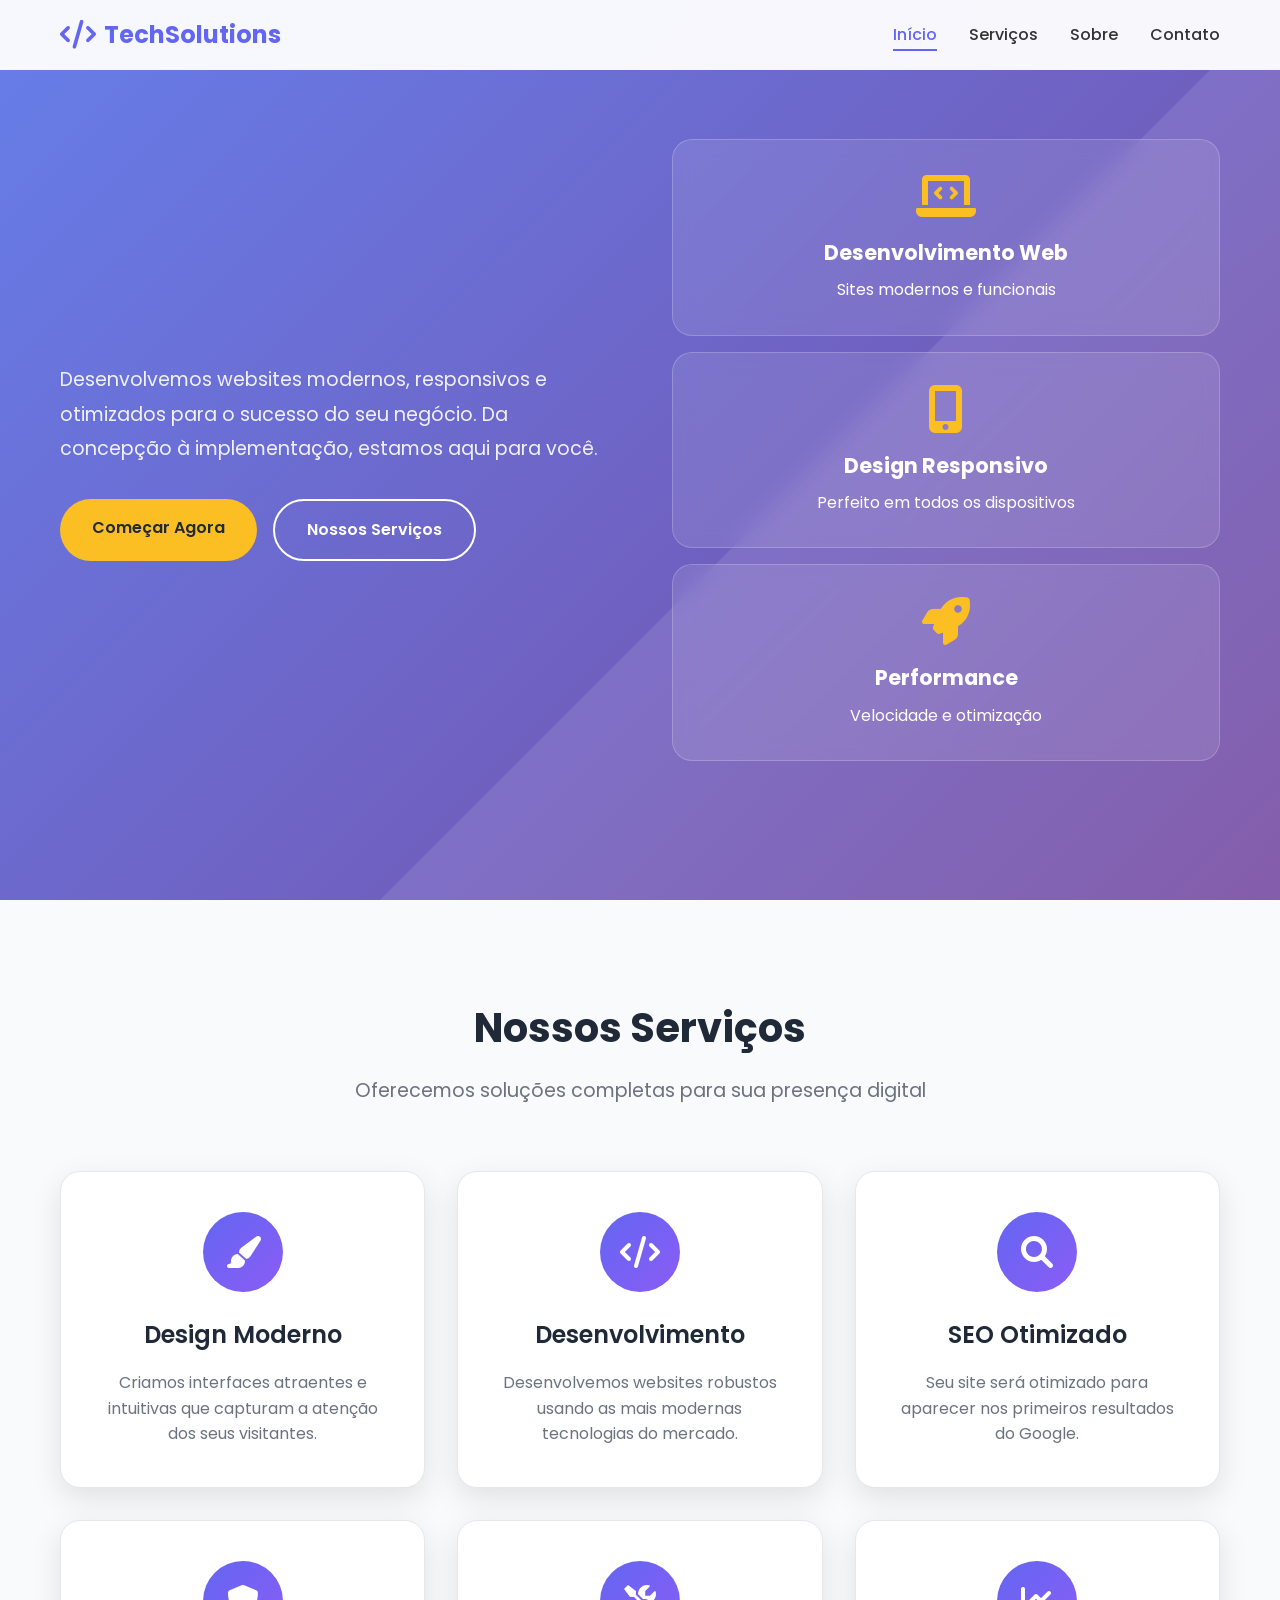
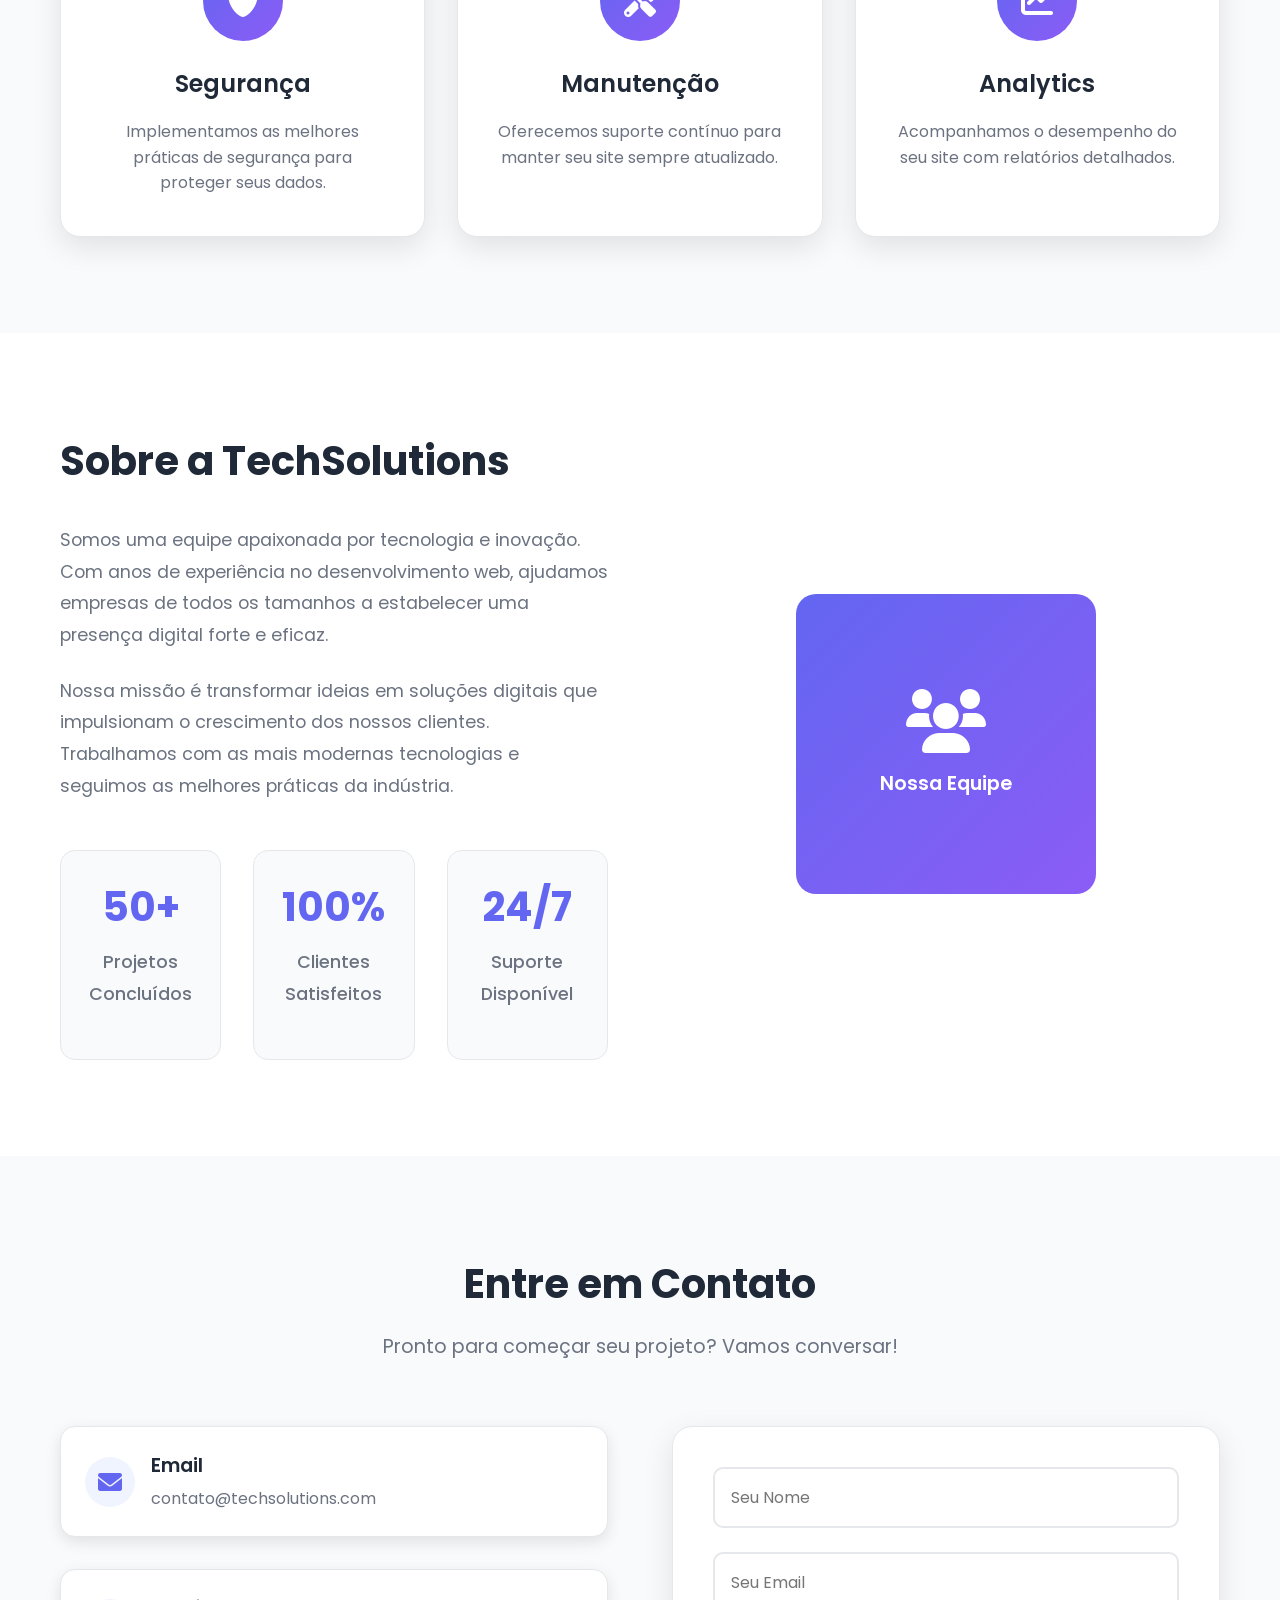
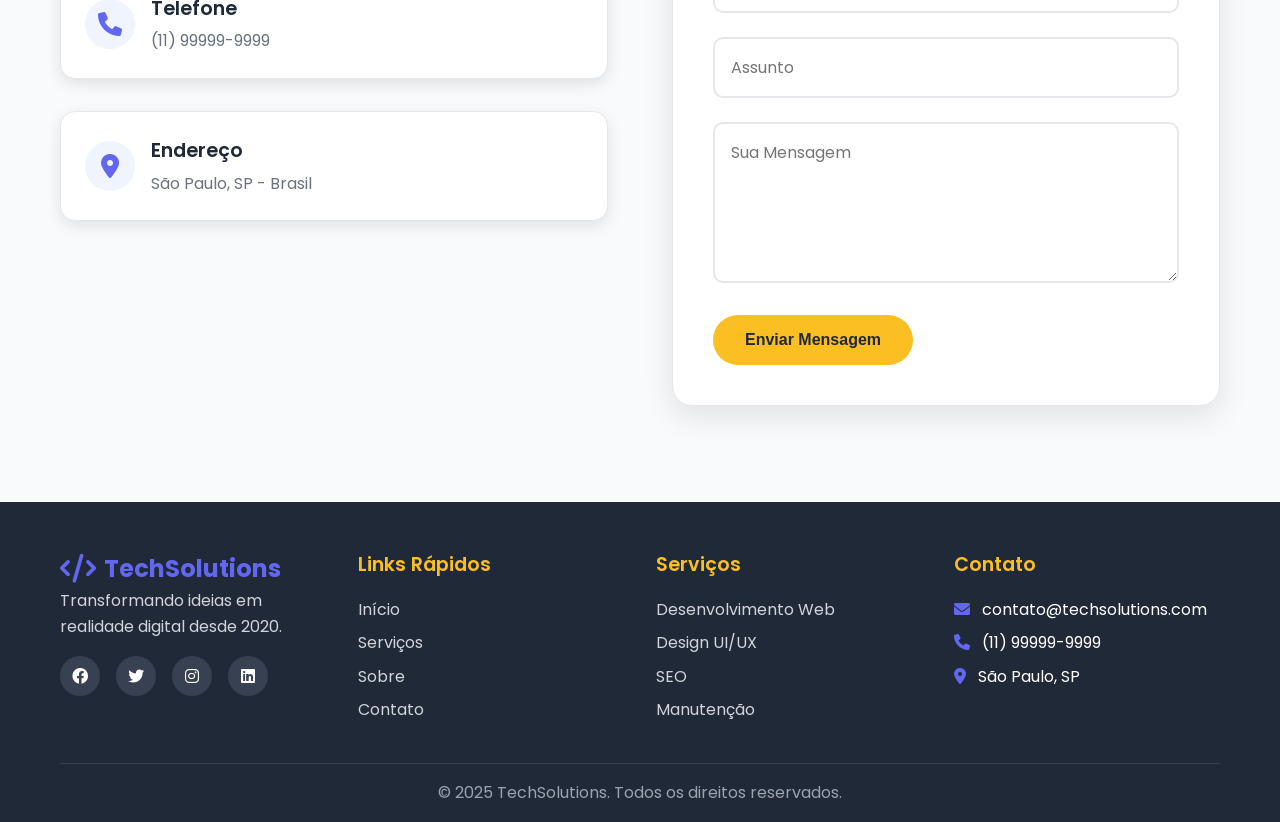
==== index.html @ 88d7b14b "Add files via upload" ====
<!DOCTYPE html>
<html lang="pt-BR">
<head>
    <meta charset="UTF-8">
    <meta name="viewport" content="width=device-width, initial-scale=1.0">
    <title>TechSolutions - Desenvolvimento Web Profissional</title>
    <link rel="stylesheet" href="styles.css">
    <link href="https://cdnjs.cloudflare.com/ajax/libs/font-awesome/6.0.0/css/all.min.css" rel="stylesheet">
    <link href="https://fonts.googleapis.com/css2?family=Poppins:wght@300;400;600;700&display=swap" rel="stylesheet">
</head>
<body>
    <!-- Header -->
    <header class="header">
        <nav class="navbar">
            <div class="nav-container">
                <div class="logo">
                    <i class="fas fa-code"></i>
                    <span>TechSolutions</span>
                </div>
                <ul class="nav-menu">
                    <li><a href="#home">Início</a></li>
                    <li><a href="#services">Serviços</a></li>
                    <li><a href="#about">Sobre</a></li>
                    <li><a href="#contact">Contato</a></li>
                </ul>
                <div class="hamburger">
                    <span></span>
                    <span></span>
                    <span></span>
                </div>
            </div>
        </nav>
    </header>

    <!-- Hero Section -->
    <section id="home" class="hero">
        <div class="hero-container">
            <div class="hero-content">
                <h1 class="hero-title">
                    Transformamos suas <span class="highlight">ideias</span> em realidade digital
                </h1>
                <p class="hero-description">
                    Desenvolvemos websites modernos, responsivos e otimizados para o sucesso do seu negócio. 
                    Da concepção à implementação, estamos aqui para você.
                </p>
                <div class="hero-buttons">
                    <a href="#contact" class="btn btn-primary">Começar Agora</a>
                    <a href="#services" class="btn btn-secondary">Nossos Serviços</a>
                </div>
            </div>
            <div class="hero-image">
                <div class="floating-card">
                    <i class="fas fa-laptop-code"></i>
                    <h3>Desenvolvimento Web</h3>
                    <p>Sites modernos e funcionais</p>
                </div>
                <div class="floating-card">
                    <i class="fas fa-mobile-alt"></i>
                    <h3>Design Responsivo</h3>
                    <p>Perfeito em todos os dispositivos</p>
                </div>
                <div class="floating-card">
                    <i class="fas fa-rocket"></i>
                    <h3>Performance</h3>
                    <p>Velocidade e otimização</p>
                </div>
            </div>
        </div>
    </section>

    <!-- Services Section -->
    <section id="services" class="services">
        <div class="container">
            <div class="section-header">
                <h2>Nossos Serviços</h2>
                <p>Oferecemos soluções completas para sua presença digital</p>
            </div>
            <div class="services-grid">
                <div class="service-card">
                    <div class="service-icon">
                        <i class="fas fa-paint-brush"></i>
                    </div>
                    <h3>Design Moderno</h3>
                    <p>Criamos interfaces atraentes e intuitivas que capturam a atenção dos seus visitantes.</p>
                </div>
                <div class="service-card">
                    <div class="service-icon">
                        <i class="fas fa-code"></i>
                    </div>
                    <h3>Desenvolvimento</h3>
                    <p>Desenvolvemos websites robustos usando as mais modernas tecnologias do mercado.</p>
                </div>
                <div class="service-card">
                    <div class="service-icon">
                        <i class="fas fa-search"></i>
                    </div>
                    <h3>SEO Otimizado</h3>
                    <p>Seu site será otimizado para aparecer nos primeiros resultados do Google.</p>
                </div>
                <div class="service-card">
                    <div class="service-icon">
                        <i class="fas fa-shield-alt"></i>
                    </div>
                    <h3>Segurança</h3>
                    <p>Implementamos as melhores práticas de segurança para proteger seus dados.</p>
                </div>
                <div class="service-card">
                    <div class="service-icon">
                        <i class="fas fa-tools"></i>
                    </div>
                    <h3>Manutenção</h3>
                    <p>Oferecemos suporte contínuo para manter seu site sempre atualizado.</p>
                </div>
                <div class="service-card">
                    <div class="service-icon">
                        <i class="fas fa-chart-line"></i>
                    </div>
                    <h3>Analytics</h3>
                    <p>Acompanhamos o desempenho do seu site com relatórios detalhados.</p>
                </div>
            </div>
        </div>
    </section>

    <!-- About Section -->
    <section id="about" class="about">
        <div class="container">
            <div class="about-content">
                <div class="about-text">
                    <h2>Sobre a TechSolutions</h2>
                    <p>
                        Somos uma equipe apaixonada por tecnologia e inovação. Com anos de experiência 
                        no desenvolvimento web, ajudamos empresas de todos os tamanhos a estabelecer 
                        uma presença digital forte e eficaz.
                    </p>
                    <p>
                        Nossa missão é transformar ideias em soluções digitais que impulsionam o 
                        crescimento dos nossos clientes. Trabalhamos com as mais modernas tecnologias 
                        e seguimos as melhores práticas da indústria.
                    </p>
                    <div class="stats">
                        <div class="stat">
                            <h3>50+</h3>
                            <p>Projetos Concluídos</p>
                        </div>
                        <div class="stat">
                            <h3>100%</h3>
                            <p>Clientes Satisfeitos</p>
                        </div>
                        <div class="stat">
                            <h3>24/7</h3>
                            <p>Suporte Disponível</p>
                        </div>
                    </div>
                </div>
                <div class="about-image">
                    <div class="image-placeholder">
                        <i class="fas fa-users"></i>
                        <p>Nossa Equipe</p>
                    </div>
                </div>
            </div>
        </div>
    </section>

    <!-- Contact Section -->
    <section id="contact" class="contact">
        <div class="container">
            <div class="section-header">
                <h2>Entre em Contato</h2>
                <p>Pronto para começar seu projeto? Vamos conversar!</p>
            </div>
            <div class="contact-content">
                <div class="contact-info">
                    <div class="contact-item">
                        <i class="fas fa-envelope"></i>
                        <div>
                            <h4>Email</h4>
                            <p>contato@techsolutions.com</p>
                        </div>
                    </div>
                    <div class="contact-item">
                        <i class="fas fa-phone"></i>
                        <div>
                            <h4>Telefone</h4>
                            <p>(11) 99999-9999</p>
                        </div>
                    </div>
                    <div class="contact-item">
                        <i class="fas fa-map-marker-alt"></i>
                        <div>
                            <h4>Endereço</h4>
                            <p>São Paulo, SP - Brasil</p>
                        </div>
                    </div>
                </div>
                <form class="contact-form">
                    <div class="form-group">
                        <input type="text" id="name" name="name" placeholder="Seu Nome" required>
                    </div>
                    <div class="form-group">
                        <input type="email" id="email" name="email" placeholder="Seu Email" required>
                    </div>
                    <div class="form-group">
                        <input type="text" id="subject" name="subject" placeholder="Assunto" required>
                    </div>
                    <div class="form-group">
                        <textarea id="message" name="message" placeholder="Sua Mensagem" rows="5" required></textarea>
                    </div>
                    <button type="submit" class="btn btn-primary">Enviar Mensagem</button>
                </form>
            </div>
        </div>
    </section>

    <!-- Footer -->
    <footer class="footer">
        <div class="container">
            <div class="footer-content">
                <div class="footer-section">
                    <div class="logo">
                        <i class="fas fa-code"></i>
                        <span>TechSolutions</span>
                    </div>
                    <p>Transformando ideias em realidade digital desde 2020.</p>
                    <div class="social-links">
                        <a href="#"><i class="fab fa-facebook"></i></a>
                        <a href="#"><i class="fab fa-twitter"></i></a>
                        <a href="#"><i class="fab fa-instagram"></i></a>
                        <a href="#"><i class="fab fa-linkedin"></i></a>
                    </div>
                </div>
                <div class="footer-section">
                    <h4>Links Rápidos</h4>
                    <ul>
                        <li><a href="#home">Início</a></li>
                        <li><a href="#services">Serviços</a></li>
                        <li><a href="#about">Sobre</a></li>
                        <li><a href="#contact">Contato</a></li>
                    </ul>
                </div>
                <div class="footer-section">
                    <h4>Serviços</h4>
                    <ul>
                        <li><a href="#">Desenvolvimento Web</a></li>
                        <li><a href="#">Design UI/UX</a></li>
                        <li><a href="#">SEO</a></li>
                        <li><a href="#">Manutenção</a></li>
                    </ul>
                </div>
                <div class="footer-section">
                    <h4>Contato</h4>
                    <ul>
                        <li><i class="fas fa-envelope"></i> contato@techsolutions.com</li>
                        <li><i class="fas fa-phone"></i> (11) 99999-9999</li>
                        <li><i class="fas fa-map-marker-alt"></i> São Paulo, SP</li>
                    </ul>
                </div>
            </div>
            <div class="footer-bottom">
                <p>&copy; 2025 TechSolutions. Todos os direitos reservados.</p>
            </div>
        </div>
    </footer>

    <script src="script.js"></script>
</body>
</html>
---- styles.css ----
/* Reset e configurações básicas */
* {
    margin: 0;
    padding: 0;
    box-sizing: border-box;
}

body {
    font-family: 'Poppins', sans-serif;
    line-height: 1.6;
    color: #333;
    overflow-x: hidden;
}

.container {
    max-width: 1200px;
    margin: 0 auto;
    padding: 0 20px;
}

/* Header */
.header {
    position: fixed;
    top: 0;
    width: 100%;
    background: rgba(255, 255, 255, 0.95);
    backdrop-filter: blur(10px);
    z-index: 1000;
    transition: all 0.3s ease;
}

.navbar {
    padding: 1rem 0;
}

.nav-container {
    max-width: 1200px;
    margin: 0 auto;
    padding: 0 20px;
    display: flex;
    justify-content: space-between;
    align-items: center;
}

.logo {
    display: flex;
    align-items: center;
    font-size: 1.5rem;
    font-weight: 700;
    color: #6366f1;
}

.logo i {
    margin-right: 0.5rem;
    font-size: 1.8rem;
}

.nav-menu {
    display: flex;
    list-style: none;
    gap: 2rem;
}

.nav-menu a {
    text-decoration: none;
    color: #333;
    font-weight: 500;
    transition: color 0.3s ease;
    position: relative;
}

.nav-menu a:hover {
    color: #6366f1;
}

.nav-menu a::after {
    content: '';
    position: absolute;
    bottom: -5px;
    left: 0;
    width: 0;
    height: 2px;
    background: #6366f1;
    transition: width 0.3s ease;
}

.nav-menu a:hover::after {
    width: 100%;
}

.hamburger {
    display: none;
    flex-direction: column;
    cursor: pointer;
}

.hamburger span {
    width: 25px;
    height: 3px;
    background: #333;
    margin: 3px 0;
    transition: 0.3s;
}

/* Hero Section */
.hero {
    min-height: 100vh;
    display: flex;
    align-items: center;
    background: linear-gradient(135deg, #667eea 0%, #764ba2 100%);
    color: white;
    position: relative;
    overflow: hidden;
}

.hero::before {
    content: '';
    position: absolute;
    top: 0;
    left: 0;
    right: 0;
    bottom: 0;
    background: url('data:image/svg+xml,<svg xmlns="http://www.w3.org/2000/svg" viewBox="0 0 1000 1000"><polygon fill="rgba(255,255,255,0.1)" points="0,1000 1000,0 1000,1000"/></svg>');
    background-size: cover;
}

.hero-container {
    max-width: 1200px;
    margin: 0 auto;
    padding: 0 20px;
    display: grid;
    grid-template-columns: 1fr 1fr;
    gap: 4rem;
    align-items: center;
    position: relative;
    z-index: 2;
}

.hero-content {
    animation: slideInLeft 1s ease-out;
}

.hero-title {
    font-size: 3.5rem;
    font-weight: 700;
    margin-bottom: 1.5rem;
    line-height: 1.2;
}

.highlight {
    color: #fbbf24;
    position: relative;
}

.highlight::after {
    content: '';
    position: absolute;
    bottom: 0;
    left: 0;
    width: 100%;
    height: 3px;
    background: #fbbf24;
    border-radius: 2px;
}

.hero-description {
    font-size: 1.2rem;
    margin-bottom: 2rem;
    opacity: 0.9;
    line-height: 1.8;
}

.hero-buttons {
    display: flex;
    gap: 1rem;
    flex-wrap: wrap;
}

.btn {
    padding: 1rem 2rem;
    border: none;
    border-radius: 50px;
    font-size: 1rem;
    font-weight: 600;
    text-decoration: none;
    display: inline-block;
    transition: all 0.3s ease;
    cursor: pointer;
    position: relative;
    overflow: hidden;
}

.btn-primary {
    background: #fbbf24;
    color: #1f2937;
}

.btn-primary:hover {
    background: #f59e0b;
    transform: translateY(-2px);
    box-shadow: 0 10px 25px rgba(251, 191, 36, 0.3);
}

.btn-secondary {
    background: transparent;
    color: white;
    border: 2px solid white;
}

.btn-secondary:hover {
    background: white;
    color: #6366f1;
    transform: translateY(-2px);
}

.hero-image {
    position: relative;
    animation: slideInRight 1s ease-out;
}

.floating-card {
    background: rgba(255, 255, 255, 0.1);
    backdrop-filter: blur(10px);
    border: 1px solid rgba(255, 255, 255, 0.2);
    border-radius: 20px;
    padding: 2rem;
    margin: 1rem 0;
    text-align: center;
    transition: all 0.3s ease;
    animation: float 3s ease-in-out infinite;
}

.floating-card:nth-child(2) {
    animation-delay: 1s;
}

.floating-card:nth-child(3) {
    animation-delay: 2s;
}

.floating-card:hover {
    transform: translateY(-10px);
    background: rgba(255, 255, 255, 0.2);
}

.floating-card i {
    font-size: 3rem;
    margin-bottom: 1rem;
    color: #fbbf24;
}

.floating-card h3 {
    font-size: 1.3rem;
    margin-bottom: 0.5rem;
}

/* Services Section */
.services {
    padding: 6rem 0;
    background: #f8fafc;
}

.section-header {
    text-align: center;
    margin-bottom: 4rem;
}

.section-header h2 {
    font-size: 2.5rem;
    font-weight: 700;
    color: #1f2937;
    margin-bottom: 1rem;
}

.section-header p {
    font-size: 1.2rem;
    color: #6b7280;
    max-width: 600px;
    margin: 0 auto;
}

.services-grid {
    display: grid;
    grid-template-columns: repeat(auto-fit, minmax(300px, 1fr));
    gap: 2rem;
}

.service-card {
    background: white;
    padding: 2.5rem;
    border-radius: 20px;
    text-align: center;
    box-shadow: 0 10px 30px rgba(0, 0, 0, 0.1);
    transition: all 0.3s ease;
    border: 1px solid #e5e7eb;
}

.service-card:hover {
    transform: translateY(-10px);
    box-shadow: 0 20px 40px rgba(0, 0, 0, 0.15);
}

.service-icon {
    width: 80px;
    height: 80px;
    background: linear-gradient(135deg, #6366f1, #8b5cf6);
    border-radius: 50%;
    display: flex;
    align-items: center;
    justify-content: center;
    margin: 0 auto 1.5rem;
}

.service-icon i {
    font-size: 2rem;
    color: white;
}

.service-card h3 {
    font-size: 1.5rem;
    font-weight: 600;
    margin-bottom: 1rem;
    color: #1f2937;
}

.service-card p {
    color: #6b7280;
    line-height: 1.6;
}

/* About Section */
.about {
    padding: 6rem 0;
    background: white;
}

.about-content {
    display: grid;
    grid-template-columns: 1fr 1fr;
    gap: 4rem;
    align-items: center;
}

.about-text h2 {
    font-size: 2.5rem;
    font-weight: 700;
    color: #1f2937;
    margin-bottom: 2rem;
}

.about-text p {
    font-size: 1.1rem;
    color: #6b7280;
    margin-bottom: 1.5rem;
    line-height: 1.8;
}

.stats {
    display: grid;
    grid-template-columns: repeat(3, 1fr);
    gap: 2rem;
    margin-top: 3rem;
}

.stat {
    text-align: center;
    padding: 1.5rem;
    background: #f8fafc;
    border-radius: 15px;
    border: 1px solid #e5e7eb;
}

.stat h3 {
    font-size: 2.5rem;
    font-weight: 700;
    color: #6366f1;
    margin-bottom: 0.5rem;
}

.stat p {
    color: #6b7280;
    font-weight: 500;
}

.about-image {
    display: flex;
    justify-content: center;
    align-items: center;
}

.image-placeholder {
    width: 300px;
    height: 300px;
    background: linear-gradient(135deg, #6366f1, #8b5cf6);
    border-radius: 20px;
    display: flex;
    flex-direction: column;
    align-items: center;
    justify-content: center;
    color: white;
    text-align: center;
}

.image-placeholder i {
    font-size: 4rem;
    margin-bottom: 1rem;
}

.image-placeholder p {
    font-size: 1.2rem;
    font-weight: 600;
}

/* Contact Section */
.contact {
    padding: 6rem 0;
    background: #f8fafc;
}

.contact-content {
    display: grid;
    grid-template-columns: 1fr 1fr;
    gap: 4rem;
    margin-top: 3rem;
}

.contact-info {
    display: flex;
    flex-direction: column;
    gap: 2rem;
}

.contact-item {
    display: flex;
    align-items: center;
    gap: 1rem;
    padding: 1.5rem;
    background: white;
    border-radius: 15px;
    box-shadow: 0 5px 15px rgba(0, 0, 0, 0.1);
    border: 1px solid #e5e7eb;
}

.contact-item i {
    font-size: 1.5rem;
    color: #6366f1;
    width: 50px;
    height: 50px;
    background: #f0f4ff;
    border-radius: 50%;
    display: flex;
    align-items: center;
    justify-content: center;
}

.contact-item h4 {
    font-size: 1.2rem;
    font-weight: 600;
    color: #1f2937;
    margin-bottom: 0.25rem;
}

.contact-item p {
    color: #6b7280;
}

.contact-form {
    background: white;
    padding: 2.5rem;
    border-radius: 20px;
    box-shadow: 0 10px 30px rgba(0, 0, 0, 0.1);
    border: 1px solid #e5e7eb;
}

.form-group {
    margin-bottom: 1.5rem;
}

.form-group input,
.form-group textarea {
    width: 100%;
    padding: 1rem;
    border: 2px solid #e5e7eb;
    border-radius: 10px;
    font-size: 1rem;
    font-family: inherit;
    transition: border-color 0.3s ease;
}

.form-group input:focus,
.form-group textarea:focus {
    outline: none;
    border-color: #6366f1;
}

.form-group textarea {
    resize: vertical;
    min-height: 120px;
}

/* Footer */
.footer {
    background: #1f2937;
    color: white;
    padding: 3rem 0 1rem;
}

.footer-content {
    display: grid;
    grid-template-columns: repeat(auto-fit, minmax(250px, 1fr));
    gap: 2rem;
    margin-bottom: 2rem;
}

.footer-section h4 {
    font-size: 1.2rem;
    font-weight: 600;
    margin-bottom: 1rem;
    color: #fbbf24;
}

.footer-section p {
    color: #d1d5db;
    margin-bottom: 1rem;
    line-height: 1.6;
}

.footer-section ul {
    list-style: none;
}

.footer-section ul li {
    margin-bottom: 0.5rem;
}

.footer-section ul li a {
    color: #d1d5db;
    text-decoration: none;
    transition: color 0.3s ease;
}

.footer-section ul li a:hover {
    color: #fbbf24;
}

.footer-section ul li i {
    margin-right: 0.5rem;
    color: #6366f1;
}

.social-links {
    display: flex;
    gap: 1rem;
    margin-top: 1rem;
}

.social-links a {
    width: 40px;
    height: 40px;
    background: #374151;
    border-radius: 50%;
    display: flex;
    align-items: center;
    justify-content: center;
    color: white;
    text-decoration: none;
    transition: all 0.3s ease;
}

.social-links a:hover {
    background: #6366f1;
    transform: translateY(-2px);
}

.footer-bottom {
    border-top: 1px solid #374151;
    padding-top: 1rem;
    text-align: center;
    color: #9ca3af;
}

/* Animações */
@keyframes slideInLeft {
    from {
        opacity: 0;
        transform: translateX(-50px);
    }
    to {
        opacity: 1;
        transform: translateX(0);
    }
}

@keyframes slideInRight {
    from {
        opacity: 0;
        transform: translateX(50px);
    }
    to {
        opacity: 1;
        transform: translateX(0);
    }
}

@keyframes float {
    0%, 100% {
        transform: translateY(0px);
    }
    50% {
        transform: translateY(-20px);
    }
}

/* Responsividade */
@media (max-width: 768px) {
    .hamburger {
        display: flex;
    }
    
    .nav-menu {
        position: fixed;
        left: -100%;
        top: 70px;
        flex-direction: column;
        background-color: white;
        width: 100%;
        text-align: center;
        transition: 0.3s;
        box-shadow: 0 10px 27px rgba(0, 0, 0, 0.05);
        padding: 2rem 0;
    }
    
    .nav-menu.active {
        left: 0;
    }
    
    .hero-container {
        grid-template-columns: 1fr;
        text-align: center;
        gap: 2rem;
    }
    
    .hero-title {
        font-size: 2.5rem;
    }
    
    .hero-buttons {
        justify-content: center;
    }
    
    .about-content {
        grid-template-columns: 1fr;
        gap: 2rem;
    }
    
    .contact-content {
        grid-template-columns: 1fr;
        gap: 2rem;
    }
    
    .stats {
        grid-template-columns: 1fr;
        gap: 1rem;
    }
    
    .services-grid {
        grid-template-columns: 1fr;
    }
    
    .footer-content {
        grid-template-columns: 1fr;
        text-align: center;
    }
}

@media (max-width: 480px) {
    .hero-title {
        font-size: 2rem;
    }
    
    .hero-description {
        font-size: 1rem;
    }
    
    .btn {
        padding: 0.8rem 1.5rem;
        font-size: 0.9rem;
    }
    
    .section-header h2 {
        font-size: 2rem;
    }
    
    .service-card {
        padding: 2rem;
    }
    
    .contact-form {
        padding: 2rem;
    }
}
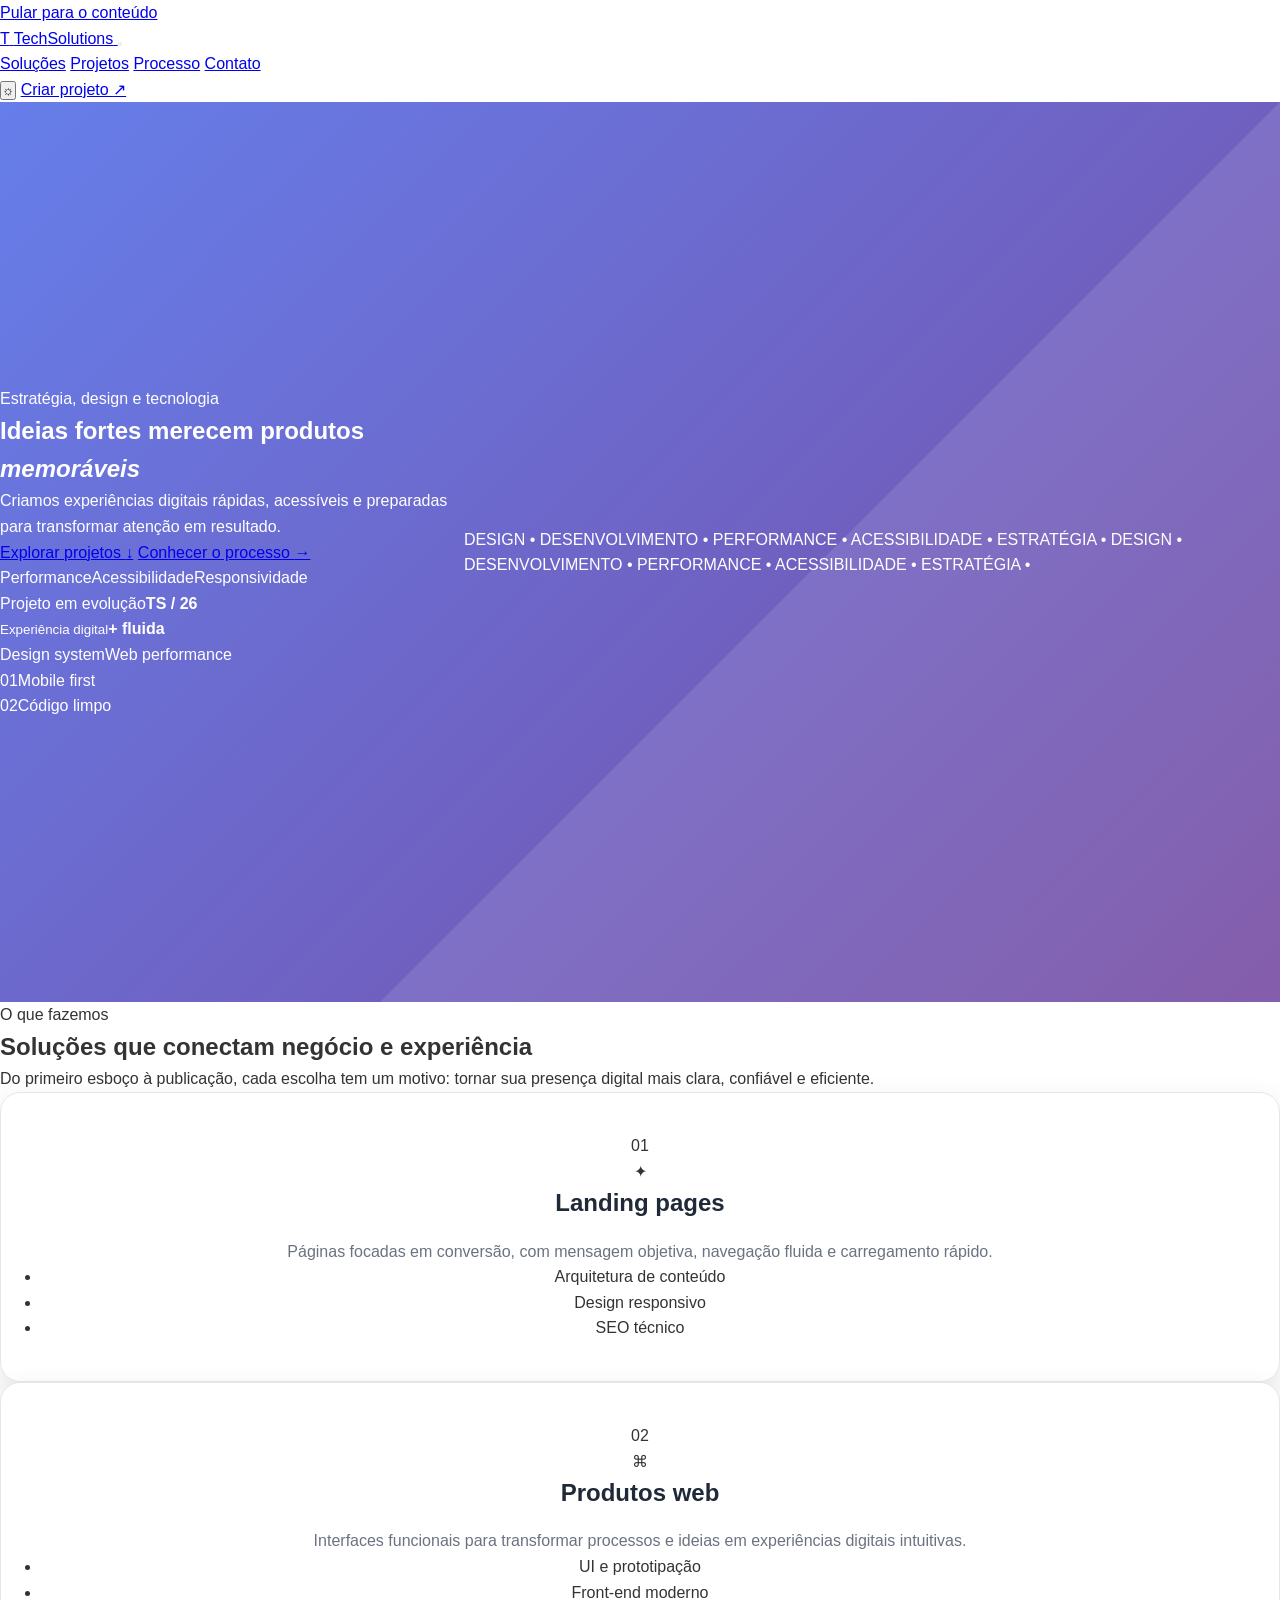
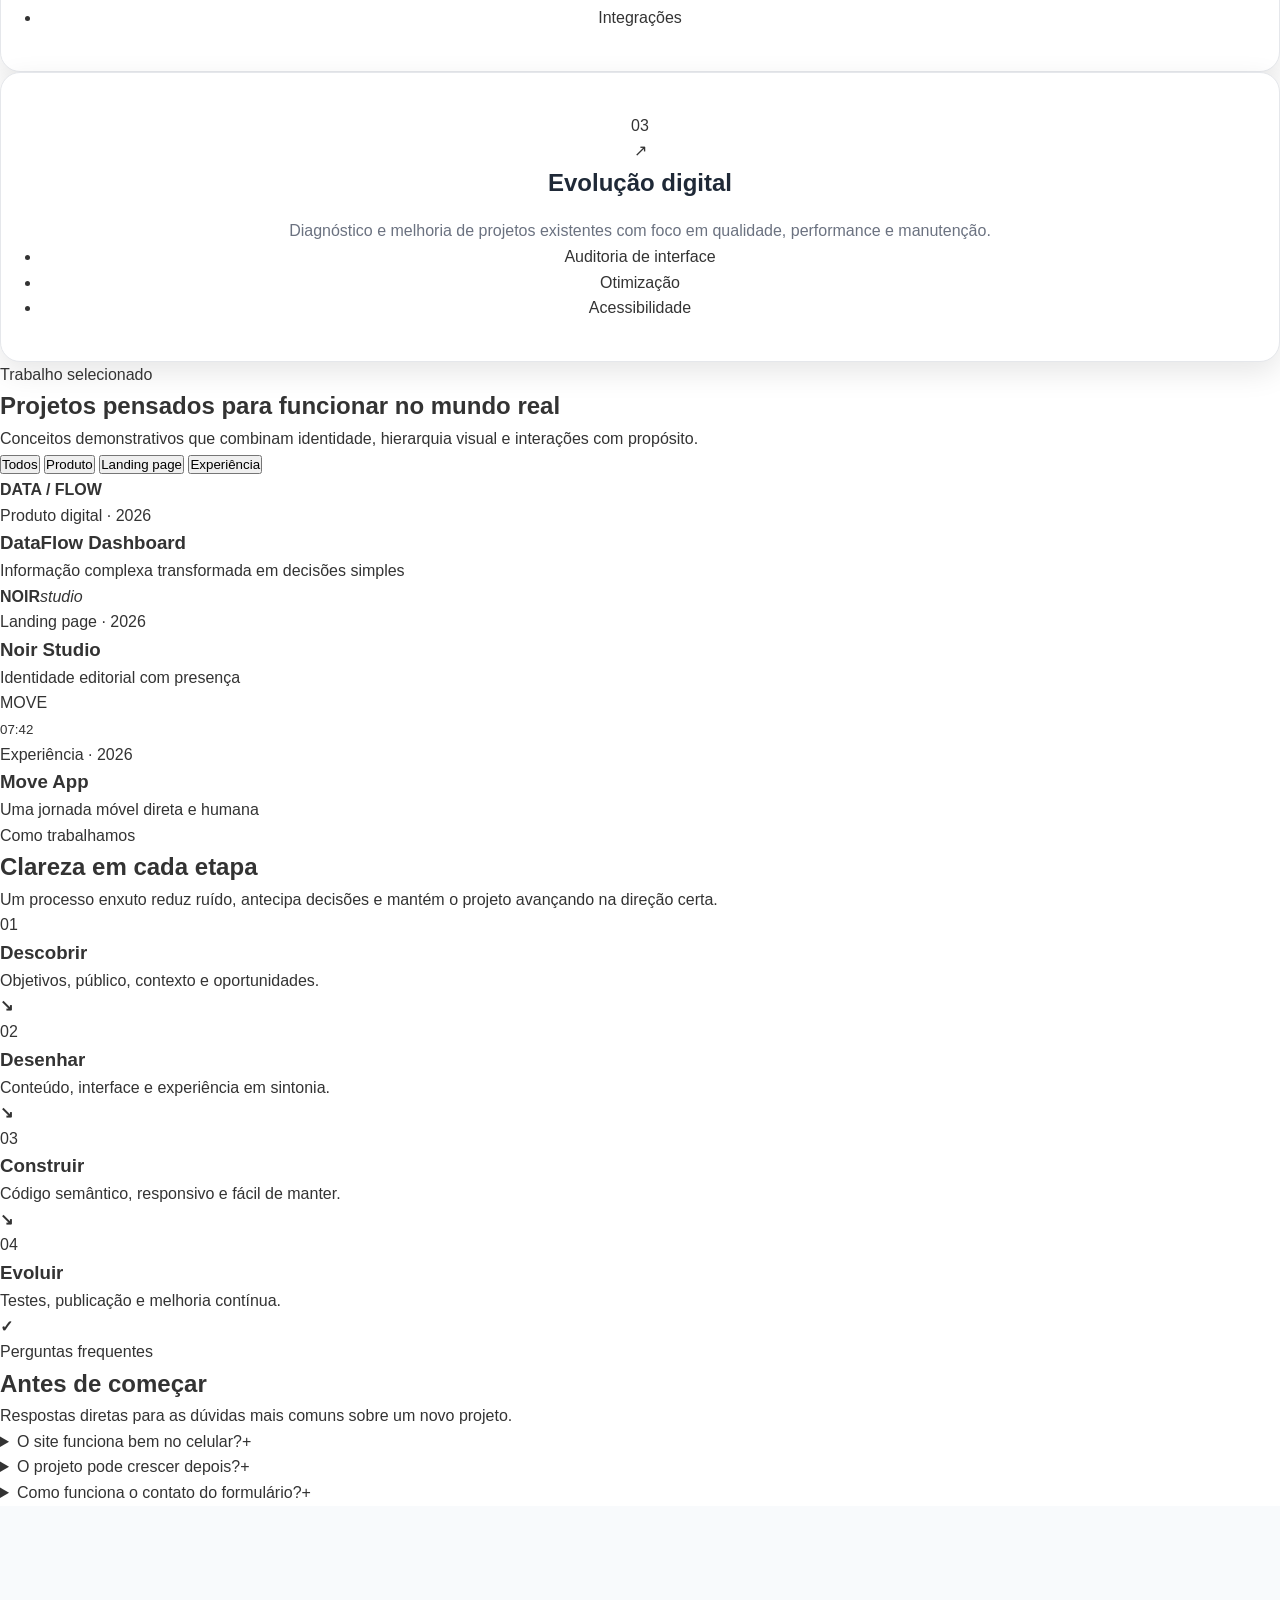
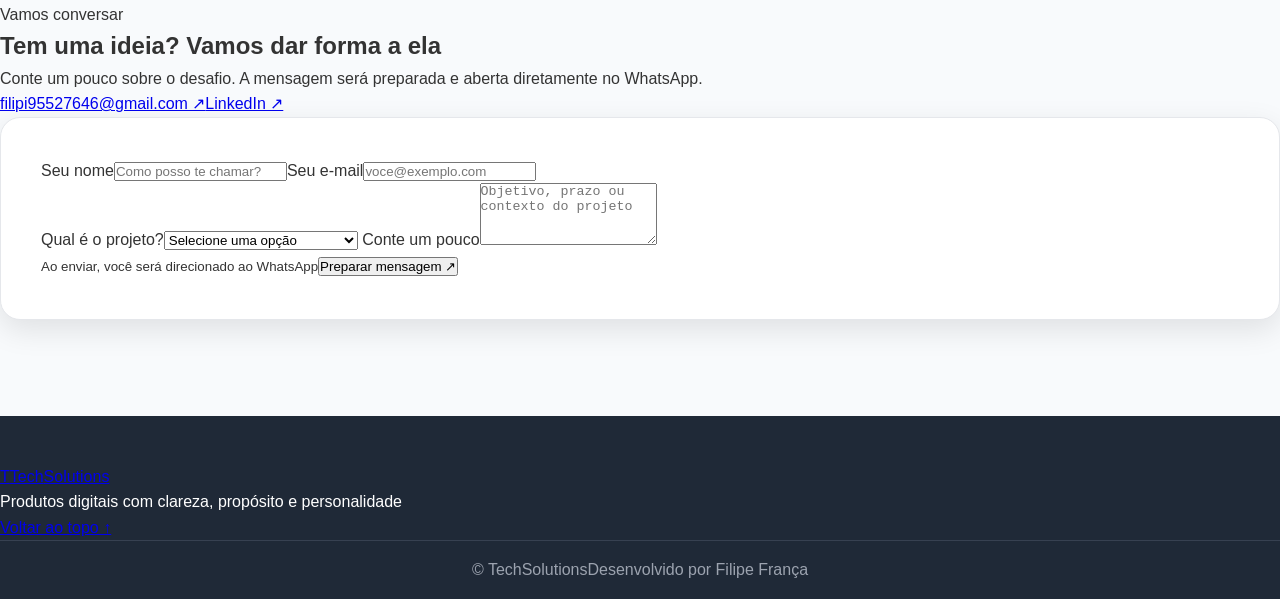
==== commit 501ce8b3: "Moderniza index.html da TechSolutions" ====
--- a/index.html
+++ b/index.html
@@ -1,268 +1,161 @@
-<!DOCTYPE html>
-<html lang="pt-BR">
-<head>
-    <meta charset="UTF-8">
-    <meta name="viewport" content="width=device-width, initial-scale=1.0">
-    <title>TechSolutions - Desenvolvimento Web Profissional</title>
-    <link rel="stylesheet" href="styles.css">
-    <link href="https://cdnjs.cloudflare.com/ajax/libs/font-awesome/6.0.0/css/all.min.css" rel="stylesheet">
-    <link href="https://fonts.googleapis.com/css2?family=Poppins:wght@300;400;600;700&display=swap" rel="stylesheet">
-</head>
-<body>
-    <!-- Header -->
-    <header class="header">
-        <nav class="navbar">
-            <div class="nav-container">
-                <div class="logo">
-                    <i class="fas fa-code"></i>
-                    <span>TechSolutions</span>
-                </div>
-                <ul class="nav-menu">
-                    <li><a href="#home">Início</a></li>
-                    <li><a href="#services">Serviços</a></li>
-                    <li><a href="#about">Sobre</a></li>
-                    <li><a href="#contact">Contato</a></li>
-                </ul>
-                <div class="hamburger">
-                    <span></span>
-                    <span></span>
-                    <span></span>
-                </div>
-            </div>
-        </nav>
-    </header>
-
-    <!-- Hero Section -->
-    <section id="home" class="hero">
-        <div class="hero-container">
-            <div class="hero-content">
-                <h1 class="hero-title">
-                    Transformamos suas <span class="highlight">ideias</span> em realidade digital
-                </h1>
-                <p class="hero-description">
-                    Desenvolvemos websites modernos, responsivos e otimizados para o sucesso do seu negócio. 
-                    Da concepção à implementação, estamos aqui para você.
-                </p>
-                <div class="hero-buttons">
-                    <a href="#contact" class="btn btn-primary">Começar Agora</a>
-                    <a href="#services" class="btn btn-secondary">Nossos Serviços</a>
-                </div>
-            </div>
-            <div class="hero-image">
-                <div class="floating-card">
-                    <i class="fas fa-laptop-code"></i>
-                    <h3>Desenvolvimento Web</h3>
-                    <p>Sites modernos e funcionais</p>
-                </div>
-                <div class="floating-card">
-                    <i class="fas fa-mobile-alt"></i>
-                    <h3>Design Responsivo</h3>
-                    <p>Perfeito em todos os dispositivos</p>
-                </div>
-                <div class="floating-card">
-                    <i class="fas fa-rocket"></i>
-                    <h3>Performance</h3>
-                    <p>Velocidade e otimização</p>
-                </div>
-            </div>
-        </div>
-    </section>
-
-    <!-- Services Section -->
-    <section id="services" class="services">
-        <div class="container">
-            <div class="section-header">
-                <h2>Nossos Serviços</h2>
-                <p>Oferecemos soluções completas para sua presença digital</p>
-            </div>
-            <div class="services-grid">
-                <div class="service-card">
-                    <div class="service-icon">
-                        <i class="fas fa-paint-brush"></i>
-                    </div>
-                    <h3>Design Moderno</h3>
-                    <p>Criamos interfaces atraentes e intuitivas que capturam a atenção dos seus visitantes.</p>
-                </div>
-                <div class="service-card">
-                    <div class="service-icon">
-                        <i class="fas fa-code"></i>
-                    </div>
-                    <h3>Desenvolvimento</h3>
-                    <p>Desenvolvemos websites robustos usando as mais modernas tecnologias do mercado.</p>
-                </div>
-                <div class="service-card">
-                    <div class="service-icon">
-                        <i class="fas fa-search"></i>
-                    </div>
-                    <h3>SEO Otimizado</h3>
-                    <p>Seu site será otimizado para aparecer nos primeiros resultados do Google.</p>
-                </div>
-                <div class="service-card">
-                    <div class="service-icon">
-                        <i class="fas fa-shield-alt"></i>
-                    </div>
-                    <h3>Segurança</h3>
-                    <p>Implementamos as melhores práticas de segurança para proteger seus dados.</p>
-                </div>
-                <div class="service-card">
-                    <div class="service-icon">
-                        <i class="fas fa-tools"></i>
-                    </div>
-                    <h3>Manutenção</h3>
-                    <p>Oferecemos suporte contínuo para manter seu site sempre atualizado.</p>
-                </div>
-                <div class="service-card">
-                    <div class="service-icon">
-                        <i class="fas fa-chart-line"></i>
-                    </div>
-                    <h3>Analytics</h3>
-                    <p>Acompanhamos o desempenho do seu site com relatórios detalhados.</p>
-                </div>
-            </div>
-        </div>
-    </section>
-
-    <!-- About Section -->
-    <section id="about" class="about">
-        <div class="container">
-            <div class="about-content">
-                <div class="about-text">
-                    <h2>Sobre a TechSolutions</h2>
-                    <p>
-                        Somos uma equipe apaixonada por tecnologia e inovação. Com anos de experiência 
-                        no desenvolvimento web, ajudamos empresas de todos os tamanhos a estabelecer 
-                        uma presença digital forte e eficaz.
-                    </p>
-                    <p>
-                        Nossa missão é transformar ideias em soluções digitais que impulsionam o 
-                        crescimento dos nossos clientes. Trabalhamos com as mais modernas tecnologias 
-                        e seguimos as melhores práticas da indústria.
-                    </p>
-                    <div class="stats">
-                        <div class="stat">
-                            <h3>50+</h3>
-                            <p>Projetos Concluídos</p>
-                        </div>
-                        <div class="stat">
-                            <h3>100%</h3>
-                            <p>Clientes Satisfeitos</p>
-                        </div>
-                        <div class="stat">
-                            <h3>24/7</h3>
-                            <p>Suporte Disponível</p>
-                        </div>
-                    </div>
-                </div>
-                <div class="about-image">
-                    <div class="image-placeholder">
-                        <i class="fas fa-users"></i>
-                        <p>Nossa Equipe</p>
-                    </div>
-                </div>
-            </div>
-        </div>
-    </section>
-
-    <!-- Contact Section -->
-    <section id="contact" class="contact">
-        <div class="container">
-            <div class="section-header">
-                <h2>Entre em Contato</h2>
-                <p>Pronto para começar seu projeto? Vamos conversar!</p>
-            </div>
-            <div class="contact-content">
-                <div class="contact-info">
-                    <div class="contact-item">
-                        <i class="fas fa-envelope"></i>
-                        <div>
-                            <h4>Email</h4>
-                            <p>contato@techsolutions.com</p>
-                        </div>
-                    </div>
-                    <div class="contact-item">
-                        <i class="fas fa-phone"></i>
-                        <div>
-                            <h4>Telefone</h4>
-                            <p>(11) 99999-9999</p>
-                        </div>
-                    </div>
-                    <div class="contact-item">
-                        <i class="fas fa-map-marker-alt"></i>
-                        <div>
-                            <h4>Endereço</h4>
-                            <p>São Paulo, SP - Brasil</p>
-                        </div>
-                    </div>
-                </div>
-                <form class="contact-form">
-                    <div class="form-group">
-                        <input type="text" id="name" name="name" placeholder="Seu Nome" required>
-                    </div>
-                    <div class="form-group">
-                        <input type="email" id="email" name="email" placeholder="Seu Email" required>
-                    </div>
-                    <div class="form-group">
-                        <input type="text" id="subject" name="subject" placeholder="Assunto" required>
-                    </div>
-                    <div class="form-group">
-                        <textarea id="message" name="message" placeholder="Sua Mensagem" rows="5" required></textarea>
-                    </div>
-                    <button type="submit" class="btn btn-primary">Enviar Mensagem</button>
-                </form>
-            </div>
-        </div>
-    </section>
-
-    <!-- Footer -->
-    <footer class="footer">
-        <div class="container">
-            <div class="footer-content">
-                <div class="footer-section">
-                    <div class="logo">
-                        <i class="fas fa-code"></i>
-                        <span>TechSolutions</span>
-                    </div>
-                    <p>Transformando ideias em realidade digital desde 2020.</p>
-                    <div class="social-links">
-                        <a href="#"><i class="fab fa-facebook"></i></a>
-                        <a href="#"><i class="fab fa-twitter"></i></a>
-                        <a href="#"><i class="fab fa-instagram"></i></a>
-                        <a href="#"><i class="fab fa-linkedin"></i></a>
-                    </div>
-                </div>
-                <div class="footer-section">
-                    <h4>Links Rápidos</h4>
-                    <ul>
-                        <li><a href="#home">Início</a></li>
-                        <li><a href="#services">Serviços</a></li>
-                        <li><a href="#about">Sobre</a></li>
-                        <li><a href="#contact">Contato</a></li>
-                    </ul>
-                </div>
-                <div class="footer-section">
-                    <h4>Serviços</h4>
-                    <ul>
-                        <li><a href="#">Desenvolvimento Web</a></li>
-                        <li><a href="#">Design UI/UX</a></li>
-                        <li><a href="#">SEO</a></li>
-                        <li><a href="#">Manutenção</a></li>
-                    </ul>
-                </div>
-                <div class="footer-section">
-                    <h4>Contato</h4>
-                    <ul>
-                        <li><i class="fas fa-envelope"></i> contato@techsolutions.com</li>
-                        <li><i class="fas fa-phone"></i> (11) 99999-9999</li>
-                        <li><i class="fas fa-map-marker-alt"></i> São Paulo, SP</li>
-                    </ul>
-                </div>
-            </div>
-            <div class="footer-bottom">
-                <p>&copy; 2025 TechSolutions. Todos os direitos reservados.</p>
-            </div>
-        </div>
-    </footer>
-
-    <script src="script.js"></script>
-</body>
-</html>
+<!doctype html>
+<html lang="pt-BR" data-theme="dark">
+<head>
+  <meta charset="utf-8">
+  <meta name="viewport" content="width=device-width, initial-scale=1">
+  <meta name="description" content="TechSolutions: experiências digitais rápidas, acessíveis e orientadas a resultados.">
+  <meta name="theme-color" content="#080b14">
+  <title>TechSolutions | Produtos digitais que movem negócios</title>
+  <link rel="preconnect" href="https://fonts.googleapis.com">
+  <link rel="preconnect" href="https://fonts.gstatic.com" crossorigin>
+  <link href="https://fonts.googleapis.com/css2?family=Manrope:wght@400;500;600;700;800&family=Space+Grotesk:wght@500;600;700&display=swap" rel="stylesheet">
+  <link rel="stylesheet" href="styles.css">
+  <script src="script.js" defer></script>
+</head>
+<body>
+  <a class="skip-link" href="#conteudo">Pular para o conteúdo</a>
+  <div class="cursor-glow" aria-hidden="true"></div>
+
+  <header class="site-header" data-header>
+    <nav class="nav shell" aria-label="Navegação principal">
+      <a class="brand" href="#inicio" aria-label="TechSolutions — início">
+        <span class="brand-mark" aria-hidden="true">T</span>
+        <span>Tech<span>Solutions</span></span>
+      </a>
+
+      <button class="menu-toggle" type="button" aria-expanded="false" aria-controls="nav-links" aria-label="Abrir menu">
+        <span></span><span></span>
+      </button>
+
+      <div class="nav-links" id="nav-links">
+        <a href="#servicos">Soluções</a>
+        <a href="#projetos">Projetos</a>
+        <a href="#processo">Processo</a>
+        <a href="#contato">Contato</a>
+      </div>
+
+      <div class="nav-actions">
+        <button class="theme-toggle" type="button" aria-label="Alternar tema" title="Alternar tema">
+          <span class="theme-icon" aria-hidden="true">☼</span>
+        </button>
+        <a class="button button-small" href="#contato">Criar projeto <span aria-hidden="true">↗</span></a>
+      </div>
+    </nav>
+  </header>
+
+  <main id="conteudo">
+    <section class="hero" id="inicio">
+      <div class="hero-grid shell">
+        <div class="hero-copy reveal">
+          <p class="eyebrow"><span></span> Estratégia, design e tecnologia</p>
+          <h1>Ideias fortes merecem produtos <em>memoráveis</em></h1>
+          <p class="hero-text">Criamos experiências digitais rápidas, acessíveis e preparadas para transformar atenção em resultado.</p>
+          <div class="hero-actions">
+            <a class="button" href="#projetos">Explorar projetos <span aria-hidden="true">↓</span></a>
+            <a class="text-link" href="#processo">Conhecer o processo <span aria-hidden="true">→</span></a>
+          </div>
+          <div class="trust-row" aria-label="Características da entrega">
+            <span>Performance</span><i></i><span>Acessibilidade</span><i></i><span>Responsividade</span>
+          </div>
+        </div>
+
+        <div class="hero-visual reveal" aria-label="Painel ilustrativo de projeto digital">
+          <div class="orb orb-one"></div><div class="orb orb-two"></div>
+          <div class="dashboard-card">
+            <div class="dash-top"><span class="status-dot"></span><span>Projeto em evolução</span><b>TS / 26</b></div>
+            <div class="metric"><small>Experiência digital</small><strong>+ fluida</strong></div>
+            <div class="chart" aria-hidden="true">
+              <span style="--h:38%"></span><span style="--h:55%"></span><span style="--h:48%"></span><span style="--h:72%"></span><span style="--h:66%"></span><span style="--h:92%"></span>
+            </div>
+            <div class="dash-footer"><span>Design system</span><span>Web performance</span></div>
+          </div>
+          <div class="floating-note note-one"><span>01</span>Mobile first</div>
+          <div class="floating-note note-two"><span>02</span>Código limpo</div>
+        </div>
+      </div>
+      <div class="marquee" aria-hidden="true"><div>DESIGN • DESENVOLVIMENTO • PERFORMANCE • ACESSIBILIDADE • ESTRATÉGIA • DESIGN • DESENVOLVIMENTO • PERFORMANCE • ACESSIBILIDADE • ESTRATÉGIA •</div></div>
+    </section>
+
+    <section class="section shell" id="servicos">
+      <div class="section-heading reveal">
+        <div><p class="eyebrow"><span></span> O que fazemos</p><h2>Soluções que conectam negócio e experiência</h2></div>
+        <p>Do primeiro esboço à publicação, cada escolha tem um motivo: tornar sua presença digital mais clara, confiável e eficiente.</p>
+      </div>
+      <div class="service-grid">
+        <article class="service-card reveal"><span class="card-number">01</span><div class="service-symbol">✦</div><h3>Landing pages</h3><p>Páginas focadas em conversão, com mensagem objetiva, navegação fluida e carregamento rápido.</p><ul><li>Arquitetura de conteúdo</li><li>Design responsivo</li><li>SEO técnico</li></ul></article>
+        <article class="service-card featured reveal"><span class="card-number">02</span><div class="service-symbol">⌘</div><h3>Produtos web</h3><p>Interfaces funcionais para transformar processos e ideias em experiências digitais intuitivas.</p><ul><li>UI e prototipação</li><li>Front-end moderno</li><li>Integrações</li></ul></article>
+        <article class="service-card reveal"><span class="card-number">03</span><div class="service-symbol">↗</div><h3>Evolução digital</h3><p>Diagnóstico e melhoria de projetos existentes com foco em qualidade, performance e manutenção.</p><ul><li>Auditoria de interface</li><li>Otimização</li><li>Acessibilidade</li></ul></article>
+      </div>
+    </section>
+
+    <section class="section projects" id="projetos">
+      <div class="shell">
+        <div class="section-heading reveal">
+          <div><p class="eyebrow"><span></span> Trabalho selecionado</p><h2>Projetos pensados para funcionar no mundo real</h2></div>
+          <p>Conceitos demonstrativos que combinam identidade, hierarquia visual e interações com propósito.</p>
+        </div>
+        <div class="filter-row reveal" role="group" aria-label="Filtrar projetos">
+          <button class="filter active" type="button" data-filter="all">Todos</button>
+          <button class="filter" type="button" data-filter="produto">Produto</button>
+          <button class="filter" type="button" data-filter="landing">Landing page</button>
+          <button class="filter" type="button" data-filter="experiencia">Experiência</button>
+        </div>
+        <div class="project-grid">
+          <article class="project-card project-large reveal" data-category="produto">
+            <div class="project-art art-one"><div class="mock-window"><div></div><strong>DATA / FLOW</strong><span></span><span></span><span></span></div></div>
+            <div class="project-info"><div><span>Produto digital · 2026</span><h3>DataFlow Dashboard</h3></div><p>Informação complexa transformada em decisões simples</p></div>
+          </article>
+          <article class="project-card reveal" data-category="landing">
+            <div class="project-art art-two"><b>NOIR</b><i>studio</i></div>
+            <div class="project-info"><div><span>Landing page · 2026</span><h3>Noir Studio</h3></div><p>Identidade editorial com presença</p></div>
+          </article>
+          <article class="project-card reveal" data-category="experiencia">
+            <div class="project-art art-three"><div class="phone"><span>MOVE</span><div></div><small>07:42</small></div></div>
+            <div class="project-info"><div><span>Experiência · 2026</span><h3>Move App</h3></div><p>Uma jornada móvel direta e humana</p></div>
+          </article>
+        </div>
+      </div>
+    </section>
+
+    <section class="section shell process" id="processo">
+      <div class="section-heading reveal">
+        <div><p class="eyebrow"><span></span> Como trabalhamos</p><h2>Clareza em cada etapa</h2></div>
+        <p>Um processo enxuto reduz ruído, antecipa decisões e mantém o projeto avançando na direção certa.</p>
+      </div>
+      <ol class="process-list">
+        <li class="reveal"><span>01</span><div><h3>Descobrir</h3><p>Objetivos, público, contexto e oportunidades.</p></div><b>↘</b></li>
+        <li class="reveal"><span>02</span><div><h3>Desenhar</h3><p>Conteúdo, interface e experiência em sintonia.</p></div><b>↘</b></li>
+        <li class="reveal"><span>03</span><div><h3>Construir</h3><p>Código semântico, responsivo e fácil de manter.</p></div><b>↘</b></li>
+        <li class="reveal"><span>04</span><div><h3>Evoluir</h3><p>Testes, publicação e melhoria contínua.</p></div><b>✓</b></li>
+      </ol>
+    </section>
+
+    <section class="section shell faq-section">
+      <div class="faq-intro reveal"><p class="eyebrow"><span></span> Perguntas frequentes</p><h2>Antes de começar</h2><p>Respostas diretas para as dúvidas mais comuns sobre um novo projeto.</p></div>
+      <div class="faq-list">
+        <details class="reveal"><summary>O site funciona bem no celular?<span>+</span></summary><p>Sim. A interface é criada com abordagem mobile first e testada em diferentes larguras de tela.</p></details>
+        <details class="reveal"><summary>O projeto pode crescer depois?<span>+</span></summary><p>Sim. A estrutura modular facilita a inclusão de novas páginas, seções e integrações.</p></details>
+        <details class="reveal"><summary>Como funciona o contato do formulário?<span>+</span></summary><p>Ao enviar, a página abre uma mensagem pronta no WhatsApp. Nenhum dado é armazenado no site.</p></details>
+      </div>
+    </section>
+
+    <section class="contact" id="contato">
+      <div class="shell contact-grid">
+        <div class="contact-copy reveal"><p class="eyebrow"><span></span> Vamos conversar</p><h2>Tem uma ideia? Vamos dar forma a ela</h2><p>Conte um pouco sobre o desafio. A mensagem será preparada e aberta diretamente no WhatsApp.</p><div class="direct-links"><a href="mailto:filipi95527646@gmail.com">filipi95527646@gmail.com ↗</a><a href="https://www.linkedin.com/in/filipe-fran%C3%A7a-de-oliveira" target="_blank" rel="noreferrer">LinkedIn ↗</a></div></div>
+        <form class="contact-form reveal" data-contact-form novalidate>
+          <div class="field-row"><label>Seu nome<input name="name" autocomplete="name" required placeholder="Como posso te chamar?"></label><label>Seu e-mail<input type="email" name="email" autocomplete="email" required placeholder="voce@exemplo.com"></label></div>
+          <label>Qual é o projeto?<select name="project" required><option value="">Selecione uma opção</option><option>Landing page</option><option>Site institucional</option><option>Produto web</option><option>Melhoria de projeto existente</option><option>Outro desafio</option></select></label>
+          <label>Conte um pouco<textarea name="message" rows="4" required placeholder="Objetivo, prazo ou contexto do projeto"></textarea></label>
+          <div class="form-footer"><small>Ao enviar, você será direcionado ao WhatsApp</small><button class="button" type="submit">Preparar mensagem <span>↗</span></button></div>
+          <p class="form-status" role="status" aria-live="polite"></p>
+        </form>
+      </div>
+    </section>
+  </main>
+
+  <footer class="footer">
+    <div class="shell footer-top"><a class="brand" href="#inicio"><span class="brand-mark">T</span><span>Tech<span>Solutions</span></span></a><p>Produtos digitais com clareza, propósito e personalidade</p><a href="#inicio">Voltar ao topo ↑</a></div>
+    <div class="shell footer-bottom"><span>© <span data-year></span> TechSolutions</span><span>Desenvolvido por Filipe França</span></div>
+  </footer>
+</body>
+</html>
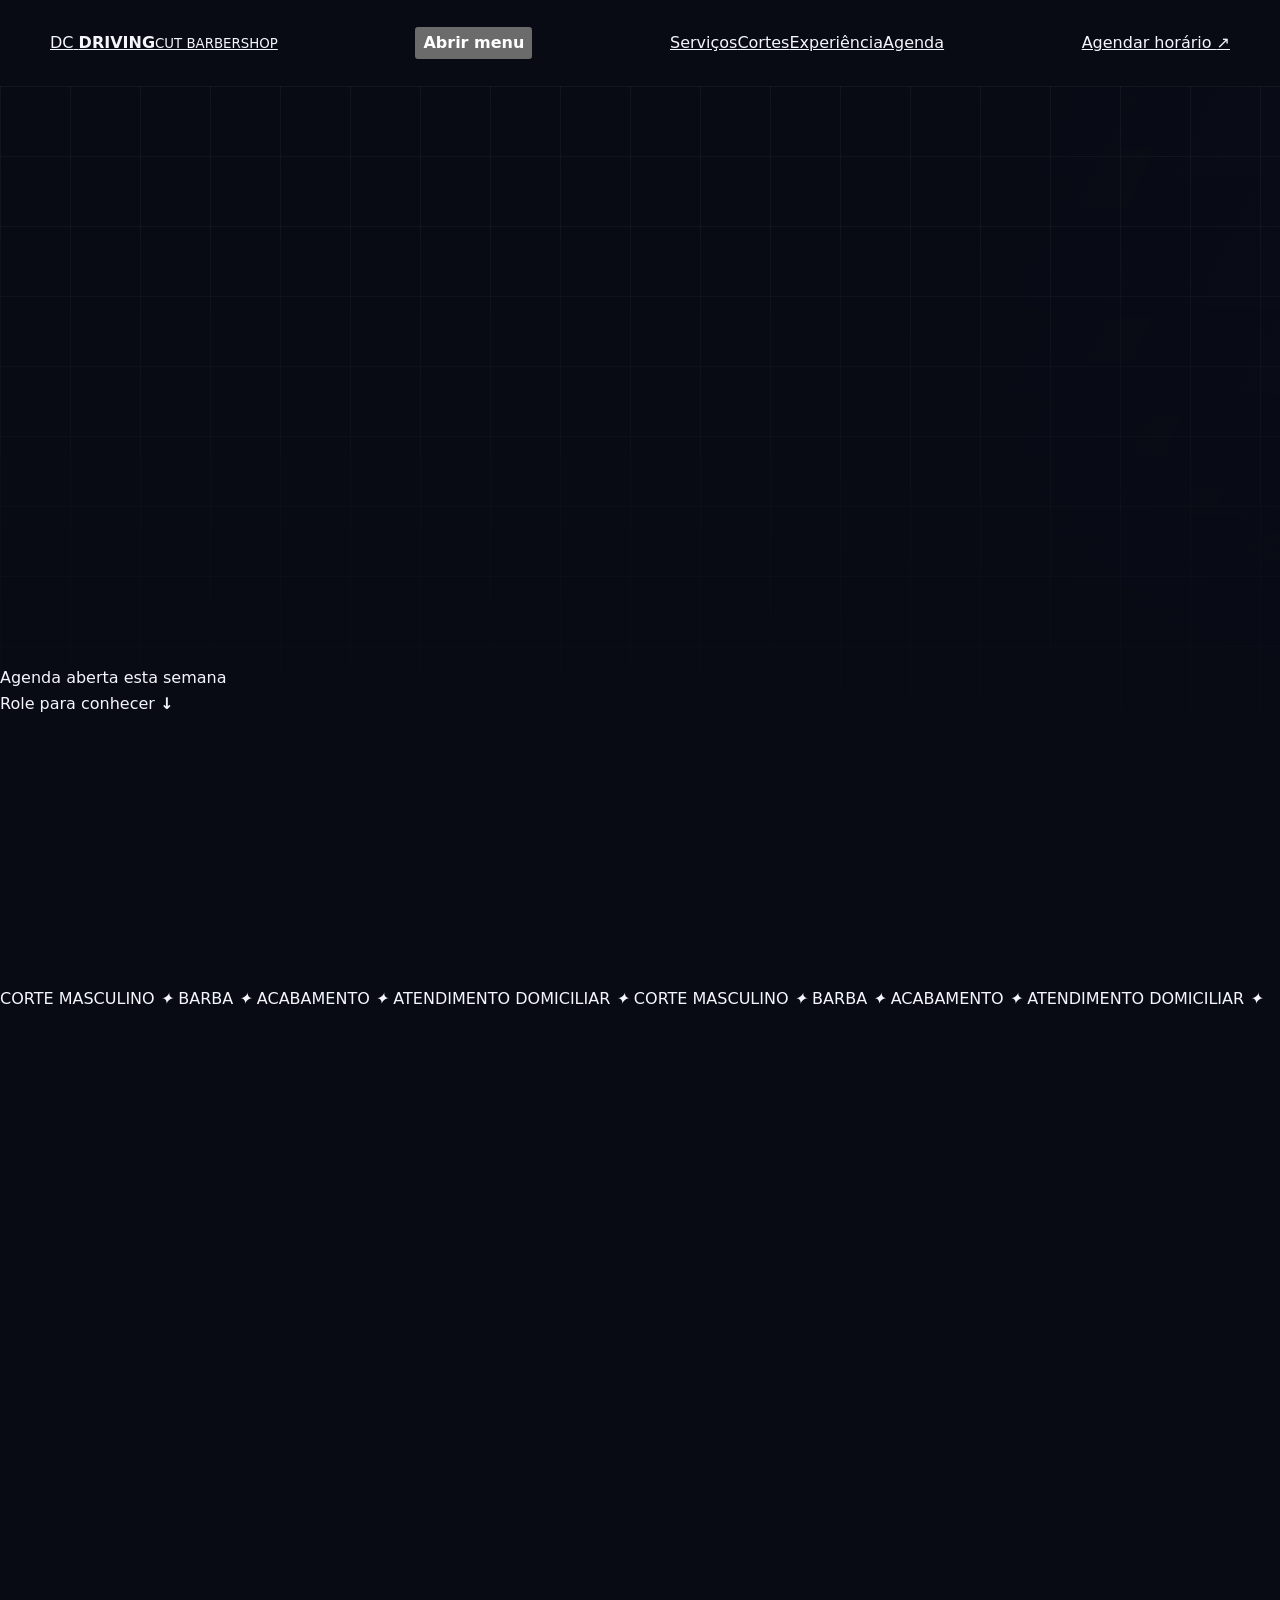
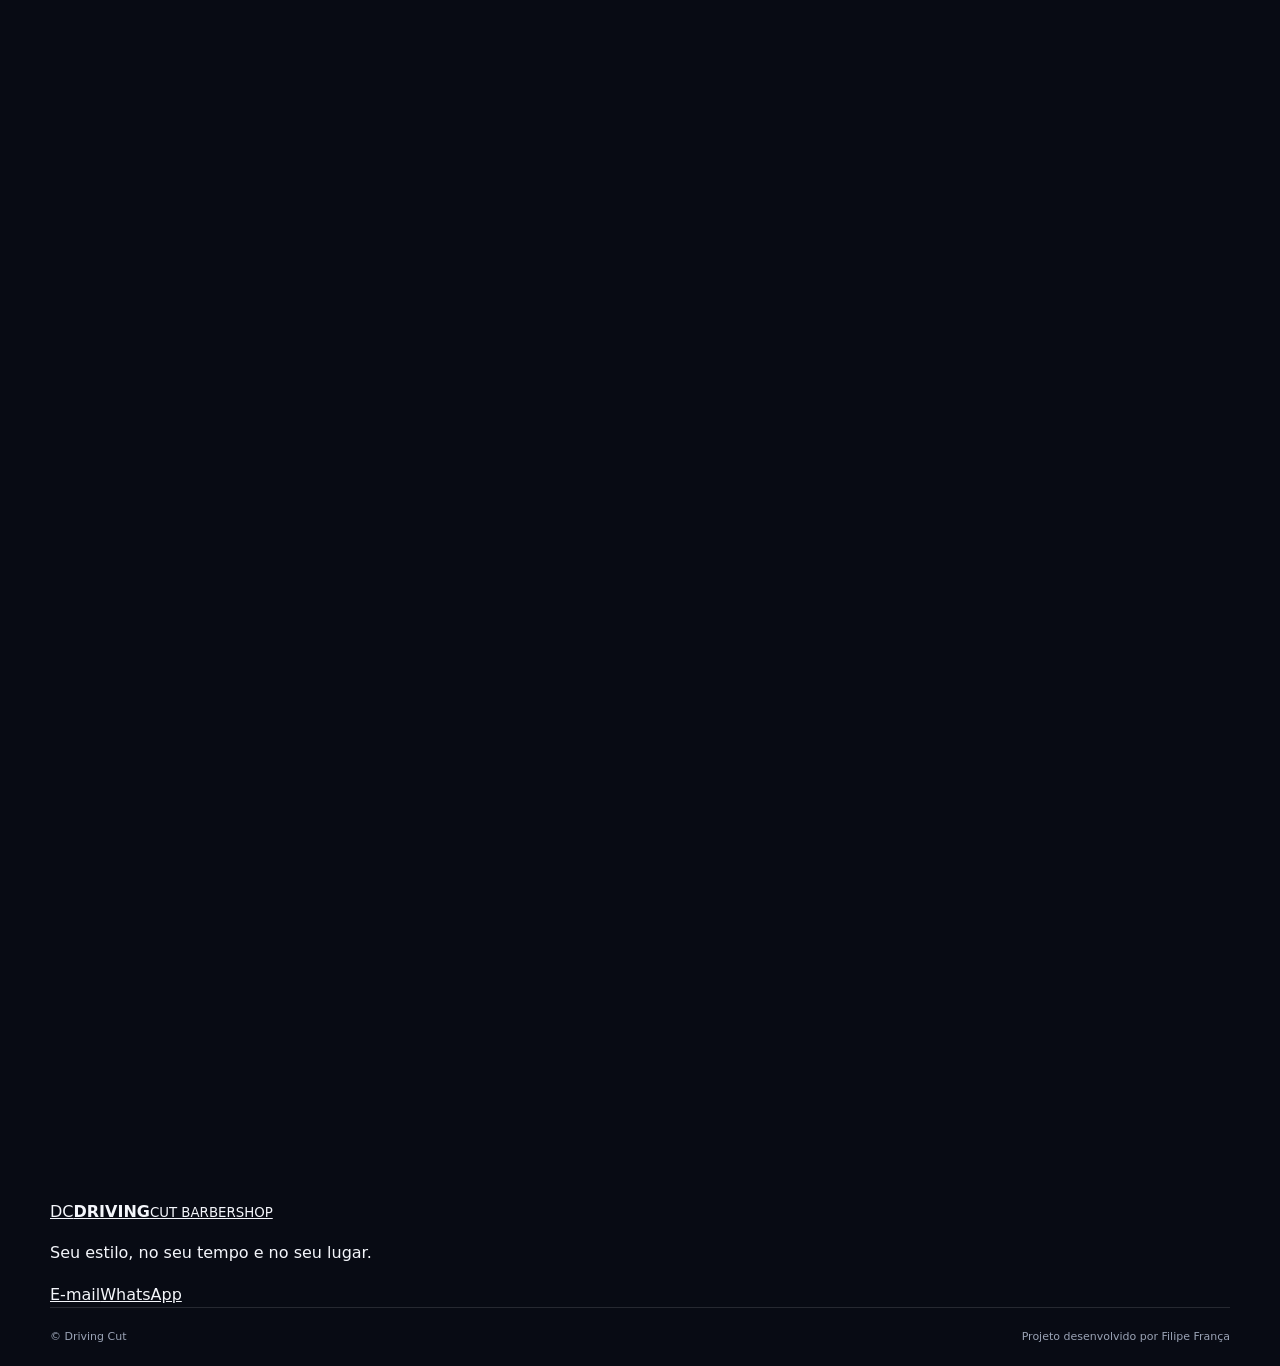
==== commit b41fe68e: "Converte index.html para experiência Driving Cut" ====
--- a/index.html
+++ b/index.html
@@ -1,161 +1,101 @@
 <!doctype html>
-<html lang="pt-BR" data-theme="dark">
+<html lang="pt-BR">
 <head>
   <meta charset="utf-8">
-  <meta name="viewport" content="width=device-width, initial-scale=1">
-  <meta name="description" content="TechSolutions: experiências digitais rápidas, acessíveis e orientadas a resultados.">
-  <meta name="theme-color" content="#080b14">
-  <title>TechSolutions | Produtos digitais que movem negócios</title>
+  <meta name="viewport" content="width=device-width,initial-scale=1">
+  <meta name="description" content="Driving Cut: barbearia móvel no P. Sul, Ceilândia. Escolha seu serviço e agende pelo WhatsApp.">
+  <meta name="theme-color" content="#181612">
+  <title>Driving Cut | Barbearia móvel em Ceilândia</title>
   <link rel="preconnect" href="https://fonts.googleapis.com">
   <link rel="preconnect" href="https://fonts.gstatic.com" crossorigin>
-  <link href="https://fonts.googleapis.com/css2?family=Manrope:wght@400;500;600;700;800&family=Space+Grotesk:wght@500;600;700&display=swap" rel="stylesheet">
+  <link href="https://fonts.googleapis.com/css2?family=DM+Sans:wght@400;500;600;700&family=Oswald:wght@400;500;600;700&display=swap" rel="stylesheet">
   <link rel="stylesheet" href="styles.css">
   <script src="script.js" defer></script>
 </head>
 <body>
   <a class="skip-link" href="#conteudo">Pular para o conteúdo</a>
-  <div class="cursor-glow" aria-hidden="true"></div>
 
-  <header class="site-header" data-header>
+  <header class="header" data-header>
     <nav class="nav shell" aria-label="Navegação principal">
-      <a class="brand" href="#inicio" aria-label="TechSolutions — início">
-        <span class="brand-mark" aria-hidden="true">T</span>
-        <span>Tech<span>Solutions</span></span>
+      <a class="logo" href="#inicio" aria-label="Driving Cut — início">
+        <span class="logo-mark" aria-hidden="true">DC</span>
+        <span><strong>DRIVING</strong><small>CUT BARBERSHOP</small></span>
       </a>
-
-      <button class="menu-toggle" type="button" aria-expanded="false" aria-controls="nav-links" aria-label="Abrir menu">
-        <span></span><span></span>
-      </button>
-
-      <div class="nav-links" id="nav-links">
-        <a href="#servicos">Soluções</a>
-        <a href="#projetos">Projetos</a>
-        <a href="#processo">Processo</a>
-        <a href="#contato">Contato</a>
+      <button class="menu-button" type="button" aria-expanded="false" aria-controls="menu"><span></span><span></span><span></span><b class="sr-only">Abrir menu</b></button>
+      <div class="menu" id="menu">
+        <a href="#servicos">Serviços</a><a href="#galeria">Cortes</a><a href="#experiencia">Experiência</a><a href="#agenda">Agenda</a>
       </div>
-
-      <div class="nav-actions">
-        <button class="theme-toggle" type="button" aria-label="Alternar tema" title="Alternar tema">
-          <span class="theme-icon" aria-hidden="true">☼</span>
-        </button>
-        <a class="button button-small" href="#contato">Criar projeto <span aria-hidden="true">↗</span></a>
-      </div>
+      <a class="nav-cta" href="#agenda">Agendar horário <span>↗</span></a>
     </nav>
   </header>
 
   <main id="conteudo">
     <section class="hero" id="inicio">
-      <div class="hero-grid shell">
-        <div class="hero-copy reveal">
-          <p class="eyebrow"><span></span> Estratégia, design e tecnologia</p>
-          <h1>Ideias fortes merecem produtos <em>memoráveis</em></h1>
-          <p class="hero-text">Criamos experiências digitais rápidas, acessíveis e preparadas para transformar atenção em resultado.</p>
-          <div class="hero-actions">
-            <a class="button" href="#projetos">Explorar projetos <span aria-hidden="true">↓</span></a>
-            <a class="text-link" href="#processo">Conhecer o processo <span aria-hidden="true">→</span></a>
-          </div>
-          <div class="trust-row" aria-label="Características da entrega">
-            <span>Performance</span><i></i><span>Acessibilidade</span><i></i><span>Responsividade</span>
-          </div>
-        </div>
-
-        <div class="hero-visual reveal" aria-label="Painel ilustrativo de projeto digital">
-          <div class="orb orb-one"></div><div class="orb orb-two"></div>
-          <div class="dashboard-card">
-            <div class="dash-top"><span class="status-dot"></span><span>Projeto em evolução</span><b>TS / 26</b></div>
-            <div class="metric"><small>Experiência digital</small><strong>+ fluida</strong></div>
-            <div class="chart" aria-hidden="true">
-              <span style="--h:38%"></span><span style="--h:55%"></span><span style="--h:48%"></span><span style="--h:72%"></span><span style="--h:66%"></span><span style="--h:92%"></span>
-            </div>
-            <div class="dash-footer"><span>Design system</span><span>Web performance</span></div>
-          </div>
-          <div class="floating-note note-one"><span>01</span>Mobile first</div>
-          <div class="floating-note note-two"><span>02</span>Código limpo</div>
+      <div class="hero-media" role="img" aria-label="Corte masculino clássico feito por barbeiro profissional"></div>
+      <div class="hero-shade"></div>
+      <div class="hero-content shell">
+        <p class="kicker reveal">Barbearia móvel · P. Sul, Ceilândia</p>
+        <h1 class="reveal">SEU ESTILO.<br><span>SEU HORÁRIO.</span><br>SEU LUGAR.</h1>
+        <div class="hero-bottom reveal">
+          <p>Corte e barba com atendimento profissional no conforto da sua casa. Você escolhe o serviço e nós levamos a experiência até você.</p>
+          <a class="button" href="#agenda">Reservar meu horário <span>→</span></a>
         </div>
       </div>
-      <div class="marquee" aria-hidden="true"><div>DESIGN • DESENVOLVIMENTO • PERFORMANCE • ACESSIBILIDADE • ESTRATÉGIA • DESIGN • DESENVOLVIMENTO • PERFORMANCE • ACESSIBILIDADE • ESTRATÉGIA •</div></div>
+      <div class="availability"><span></span> Agenda aberta esta semana</div>
+      <div class="scroll-note">Role para conhecer <b>↓</b></div>
     </section>
 
-    <section class="section shell" id="servicos">
-      <div class="section-heading reveal">
-        <div><p class="eyebrow"><span></span> O que fazemos</p><h2>Soluções que conectam negócio e experiência</h2></div>
-        <p>Do primeiro esboço à publicação, cada escolha tem um motivo: tornar sua presença digital mais clara, confiável e eficiente.</p>
-      </div>
-      <div class="service-grid">
-        <article class="service-card reveal"><span class="card-number">01</span><div class="service-symbol">✦</div><h3>Landing pages</h3><p>Páginas focadas em conversão, com mensagem objetiva, navegação fluida e carregamento rápido.</p><ul><li>Arquitetura de conteúdo</li><li>Design responsivo</li><li>SEO técnico</li></ul></article>
-        <article class="service-card featured reveal"><span class="card-number">02</span><div class="service-symbol">⌘</div><h3>Produtos web</h3><p>Interfaces funcionais para transformar processos e ideias em experiências digitais intuitivas.</p><ul><li>UI e prototipação</li><li>Front-end moderno</li><li>Integrações</li></ul></article>
-        <article class="service-card reveal"><span class="card-number">03</span><div class="service-symbol">↗</div><h3>Evolução digital</h3><p>Diagnóstico e melhoria de projetos existentes com foco em qualidade, performance e manutenção.</p><ul><li>Auditoria de interface</li><li>Otimização</li><li>Acessibilidade</li></ul></article>
+    <section class="ticker" aria-hidden="true"><div>CORTE MASCULINO <i>✦</i> BARBA <i>✦</i> ACABAMENTO <i>✦</i> ATENDIMENTO DOMICILIAR <i>✦</i> CORTE MASCULINO <i>✦</i> BARBA <i>✦</i> ACABAMENTO <i>✦</i> ATENDIMENTO DOMICILIAR <i>✦</i></div></section>
+
+    <section class="section services shell" id="servicos">
+      <div class="section-title reveal"><p>01 / Serviços</p><h2>ESCOLHA SEU <span>RITUAL</span></h2><p>Serviços diretos, preços claros e tempo estimado para você organizar o dia sem surpresa.</p></div>
+      <div class="service-list">
+        <article class="service reveal" data-service="Corte masculino" data-price="35" data-duration="30"><div class="service-index">01</div><div><h3>CORTE MASCULINO</h3><p>Consultoria rápida, corte personalizado e finalização.</p></div><div class="service-meta"><span>30 min</span><strong>R$ 35</strong></div><button type="button" class="select-service">Escolher <span>↗</span></button></article>
+        <article class="service reveal" data-service="Barba completa" data-price="25" data-duration="20"><div class="service-index">02</div><div><h3>BARBA COMPLETA</h3><p>Desenho, alinhamento, toalha quente e acabamento.</p></div><div class="service-meta"><span>20 min</span><strong>R$ 25</strong></div><button type="button" class="select-service">Escolher <span>↗</span></button></article>
+        <article class="service highlight reveal" data-service="Corte e barba" data-price="50" data-duration="50"><div class="service-index">03</div><div><h3>CORTE + BARBA</h3><p>Experiência completa para renovar todo o visual.</p><small>Mais escolhido</small></div><div class="service-meta"><span>50 min</span><strong>R$ 50</strong></div><button type="button" class="select-service">Escolher <span>↗</span></button></article>
+        <article class="service reveal" data-service="Corte infantil" data-price="25" data-duration="30"><div class="service-index">04</div><div><h3>CORTE INFANTIL</h3><p>Atendimento paciente e confortável para os pequenos.</p></div><div class="service-meta"><span>30 min</span><strong>R$ 25</strong></div><button type="button" class="select-service">Escolher <span>↗</span></button></article>
       </div>
     </section>
 
-    <section class="section projects" id="projetos">
-      <div class="shell">
-        <div class="section-heading reveal">
-          <div><p class="eyebrow"><span></span> Trabalho selecionado</p><h2>Projetos pensados para funcionar no mundo real</h2></div>
-          <p>Conceitos demonstrativos que combinam identidade, hierarquia visual e interações com propósito.</p>
-        </div>
-        <div class="filter-row reveal" role="group" aria-label="Filtrar projetos">
-          <button class="filter active" type="button" data-filter="all">Todos</button>
-          <button class="filter" type="button" data-filter="produto">Produto</button>
-          <button class="filter" type="button" data-filter="landing">Landing page</button>
-          <button class="filter" type="button" data-filter="experiencia">Experiência</button>
-        </div>
-        <div class="project-grid">
-          <article class="project-card project-large reveal" data-category="produto">
-            <div class="project-art art-one"><div class="mock-window"><div></div><strong>DATA / FLOW</strong><span></span><span></span><span></span></div></div>
-            <div class="project-info"><div><span>Produto digital · 2026</span><h3>DataFlow Dashboard</h3></div><p>Informação complexa transformada em decisões simples</p></div>
-          </article>
-          <article class="project-card reveal" data-category="landing">
-            <div class="project-art art-two"><b>NOIR</b><i>studio</i></div>
-            <div class="project-info"><div><span>Landing page · 2026</span><h3>Noir Studio</h3></div><p>Identidade editorial com presença</p></div>
-          </article>
-          <article class="project-card reveal" data-category="experiencia">
-            <div class="project-art art-three"><div class="phone"><span>MOVE</span><div></div><small>07:42</small></div></div>
-            <div class="project-info"><div><span>Experiência · 2026</span><h3>Move App</h3></div><p>Uma jornada móvel direta e humana</p></div>
-          </article>
-        </div>
+    <section class="section gallery" id="galeria">
+      <div class="shell section-title light reveal"><p>02 / Inspiração</p><h2>ENCONTRE O SEU <span>PRÓXIMO CORTE</span></h2></div>
+      <div class="gallery-track">
+        <figure class="reveal"><img src="Fotos/cortes-cabelo-masculino-classicos-01.webp" alt="Corte masculino social com acabamento clássico" loading="lazy"><figcaption><b>Social clássico</b><span>Elegante e versátil</span></figcaption></figure>
+        <figure class="reveal"><img src="Fotos/cortes-cabelo-masculino-classicos-07.webp" alt="Corte masculino com laterais baixas" loading="lazy"><figcaption><b>Low fade</b><span>Transição suave</span></figcaption></figure>
+        <figure class="reveal"><img src="Fotos/cortes-cabelo-masculino-classicos-13.webp" alt="Corte masculino moderno e texturizado" loading="lazy"><figcaption><b>Texturizado</b><span>Movimento e personalidade</span></figcaption></figure>
+        <figure class="reveal"><img src="Fotos/cortes-cabelo-masculino-classicos-16.webp" alt="Corte masculino premium com acabamento definido" loading="lazy"><figcaption><b>Executivo</b><span>Presença impecável</span></figcaption></figure>
       </div>
     </section>
 
-    <section class="section shell process" id="processo">
-      <div class="section-heading reveal">
-        <div><p class="eyebrow"><span></span> Como trabalhamos</p><h2>Clareza em cada etapa</h2></div>
-        <p>Um processo enxuto reduz ruído, antecipa decisões e mantém o projeto avançando na direção certa.</p>
-      </div>
-      <ol class="process-list">
-        <li class="reveal"><span>01</span><div><h3>Descobrir</h3><p>Objetivos, público, contexto e oportunidades.</p></div><b>↘</b></li>
-        <li class="reveal"><span>02</span><div><h3>Desenhar</h3><p>Conteúdo, interface e experiência em sintonia.</p></div><b>↘</b></li>
-        <li class="reveal"><span>03</span><div><h3>Construir</h3><p>Código semântico, responsivo e fácil de manter.</p></div><b>↘</b></li>
-        <li class="reveal"><span>04</span><div><h3>Evoluir</h3><p>Testes, publicação e melhoria contínua.</p></div><b>✓</b></li>
-      </ol>
+    <section class="section experience shell" id="experiencia">
+      <div class="experience-image reveal"><img src="Fotos/cortes-cabelo-masculino-classicos-04.webp" alt="Detalhe de corte masculino realizado pela Driving Cut" loading="lazy"><span>ATENDIMENTO<br>ONDE VOCÊ ESTIVER</span></div>
+      <div class="experience-copy reveal"><p class="chapter">03 / A experiência</p><h2>A BARBEARIA VAI ATÉ VOCÊ</h2><p>A Driving Cut nasceu para quem valoriza o próprio tempo sem abrir mão de um serviço bem-feito. Levamos equipamentos higienizados, técnica e cuidado até sua casa.</p><ul><li><span>01</span><div><b>Escolha seu serviço</b><small>Veja preço e duração antes de reservar.</small></div></li><li><span>02</span><div><b>Defina data e horário</b><small>Selecione a melhor opção para sua rotina.</small></div></li><li><span>03</span><div><b>Confirme pelo WhatsApp</b><small>Enviamos todos os detalhes em uma mensagem pronta.</small></div></li></ul><a href="#agenda">Quero agendar <span>→</span></a></div>
     </section>
 
-    <section class="section shell faq-section">
-      <div class="faq-intro reveal"><p class="eyebrow"><span></span> Perguntas frequentes</p><h2>Antes de começar</h2><p>Respostas diretas para as dúvidas mais comuns sobre um novo projeto.</p></div>
-      <div class="faq-list">
-        <details class="reveal"><summary>O site funciona bem no celular?<span>+</span></summary><p>Sim. A interface é criada com abordagem mobile first e testada em diferentes larguras de tela.</p></details>
-        <details class="reveal"><summary>O projeto pode crescer depois?<span>+</span></summary><p>Sim. A estrutura modular facilita a inclusão de novas páginas, seções e integrações.</p></details>
-        <details class="reveal"><summary>Como funciona o contato do formulário?<span>+</span></summary><p>Ao enviar, a página abre uma mensagem pronta no WhatsApp. Nenhum dado é armazenado no site.</p></details>
-      </div>
-    </section>
-
-    <section class="contact" id="contato">
-      <div class="shell contact-grid">
-        <div class="contact-copy reveal"><p class="eyebrow"><span></span> Vamos conversar</p><h2>Tem uma ideia? Vamos dar forma a ela</h2><p>Conte um pouco sobre o desafio. A mensagem será preparada e aberta diretamente no WhatsApp.</p><div class="direct-links"><a href="mailto:filipi95527646@gmail.com">filipi95527646@gmail.com ↗</a><a href="https://www.linkedin.com/in/filipe-fran%C3%A7a-de-oliveira" target="_blank" rel="noreferrer">LinkedIn ↗</a></div></div>
-        <form class="contact-form reveal" data-contact-form novalidate>
-          <div class="field-row"><label>Seu nome<input name="name" autocomplete="name" required placeholder="Como posso te chamar?"></label><label>Seu e-mail<input type="email" name="email" autocomplete="email" required placeholder="voce@exemplo.com"></label></div>
-          <label>Qual é o projeto?<select name="project" required><option value="">Selecione uma opção</option><option>Landing page</option><option>Site institucional</option><option>Produto web</option><option>Melhoria de projeto existente</option><option>Outro desafio</option></select></label>
-          <label>Conte um pouco<textarea name="message" rows="4" required placeholder="Objetivo, prazo ou contexto do projeto"></textarea></label>
-          <div class="form-footer"><small>Ao enviar, você será direcionado ao WhatsApp</small><button class="button" type="submit">Preparar mensagem <span>↗</span></button></div>
+    <section class="booking" id="agenda">
+      <div class="shell booking-grid">
+        <div class="booking-copy reveal"><p>04 / Agendamento</p><h2>RESERVE SEM<br>COMPLICAÇÃO</h2><p>Preencha seus dados, escolha o serviço e envie o pedido diretamente para o WhatsApp.</p><div class="booking-note"><span>⌖</span><div><b>Área de atendimento</b><small>P. Sul, Ceilândia e regiões próximas</small></div></div><div class="booking-note"><span>◷</span><div><b>Horários</b><small>Segunda a sábado, das 8h às 18h</small></div></div></div>
+        <form class="booking-card reveal" data-booking-form novalidate>
+          <div class="form-step"><span>PASSO 1</span><b>Escolha o serviço</b></div>
+          <div class="service-options">
+            <label><input type="radio" name="service" value="Corte masculino|35|30" required><span><b>Corte</b><small>30 min · R$ 35</small></span></label>
+            <label><input type="radio" name="service" value="Barba completa|25|20"><span><b>Barba</b><small>20 min · R$ 25</small></span></label>
+            <label><input type="radio" name="service" value="Corte e barba|50|50"><span><b>Corte + barba</b><small>50 min · R$ 50</small></span></label>
+            <label><input type="radio" name="service" value="Corte infantil|25|30"><span><b>Infantil</b><small>30 min · R$ 25</small></span></label>
+          </div>
+          <div class="form-step"><span>PASSO 2</span><b>Quando você prefere?</b></div>
+          <div class="date-row"><label>Data<input type="date" name="date" required></label><label>Horário<select name="time" required><option value="">Selecione</option><option>08:00</option><option>09:00</option><option>10:00</option><option>11:00</option><option>13:00</option><option>14:00</option><option>15:00</option><option>16:00</option><option>17:00</option></select></label></div>
+          <div class="form-step"><span>PASSO 3</span><b>Seus dados</b></div>
+          <div class="date-row"><label>Nome<input name="name" autocomplete="name" placeholder="Seu nome" required></label><label>Telefone<input name="phone" autocomplete="tel" inputmode="tel" placeholder="(61) 99999-9999" required></label></div>
+          <label>Endereço do atendimento<input name="address" autocomplete="street-address" placeholder="Quadra, conjunto e número" required></label>
+          <div class="booking-summary" aria-live="polite"><div><span>Serviço selecionado</span><b data-summary-service>Nenhum</b></div><strong data-summary-price>R$ 0</strong></div>
+          <button class="submit-button" type="submit">Finalizar pelo WhatsApp <span>↗</span></button>
           <p class="form-status" role="status" aria-live="polite"></p>
         </form>
       </div>
     </section>
   </main>
 
-  <footer class="footer">
-    <div class="shell footer-top"><a class="brand" href="#inicio"><span class="brand-mark">T</span><span>Tech<span>Solutions</span></span></a><p>Produtos digitais com clareza, propósito e personalidade</p><a href="#inicio">Voltar ao topo ↑</a></div>
-    <div class="shell footer-bottom"><span>© <span data-year></span> TechSolutions</span><span>Desenvolvido por Filipe França</span></div>
-  </footer>
+  <footer class="footer"><div class="shell footer-main"><a class="logo" href="#inicio"><span class="logo-mark">DC</span><span><strong>DRIVING</strong><small>CUT BARBERSHOP</small></span></a><p>Seu estilo, no seu tempo e no seu lugar.</p><div><a href="mailto:filipi95527646@gmail.com">E-mail</a><a href="https://wa.me/5561992087470" target="_blank" rel="noreferrer">WhatsApp</a></div></div><div class="shell footer-bottom"><span>© <span data-year></span> Driving Cut</span><span>Projeto desenvolvido por Filipe França</span></div></footer>
 </body>
 </html>
--- a/styles.css
+++ b/styles.css
@@ -1,701 +1,16 @@
-/* Reset e configurações básicas */
-* {
-    margin: 0;
-    padding: 0;
-    box-sizing: border-box;
-}
-
-body {
-    font-family: 'Poppins', sans-serif;
-    line-height: 1.6;
-    color: #333;
-    overflow-x: hidden;
-}
-
-.container {
-    max-width: 1200px;
-    margin: 0 auto;
-    padding: 0 20px;
-}
-
-/* Header */
-.header {
-    position: fixed;
-    top: 0;
-    width: 100%;
-    background: rgba(255, 255, 255, 0.95);
-    backdrop-filter: blur(10px);
-    z-index: 1000;
-    transition: all 0.3s ease;
-}
-
-.navbar {
-    padding: 1rem 0;
-}
-
-.nav-container {
-    max-width: 1200px;
-    margin: 0 auto;
-    padding: 0 20px;
-    display: flex;
-    justify-content: space-between;
-    align-items: center;
-}
-
-.logo {
-    display: flex;
-    align-items: center;
-    font-size: 1.5rem;
-    font-weight: 700;
-    color: #6366f1;
-}
-
-.logo i {
-    margin-right: 0.5rem;
-    font-size: 1.8rem;
-}
-
-.nav-menu {
-    display: flex;
-    list-style: none;
-    gap: 2rem;
-}
-
-.nav-menu a {
-    text-decoration: none;
-    color: #333;
-    font-weight: 500;
-    transition: color 0.3s ease;
-    position: relative;
-}
-
-.nav-menu a:hover {
-    color: #6366f1;
-}
-
-.nav-menu a::after {
-    content: '';
-    position: absolute;
-    bottom: -5px;
-    left: 0;
-    width: 0;
-    height: 2px;
-    background: #6366f1;
-    transition: width 0.3s ease;
-}
-
-.nav-menu a:hover::after {
-    width: 100%;
-}
-
-.hamburger {
-    display: none;
-    flex-direction: column;
-    cursor: pointer;
-}
-
-.hamburger span {
-    width: 25px;
-    height: 3px;
-    background: #333;
-    margin: 3px 0;
-    transition: 0.3s;
-}
-
-/* Hero Section */
-.hero {
-    min-height: 100vh;
-    display: flex;
-    align-items: center;
-    background: linear-gradient(135deg, #667eea 0%, #764ba2 100%);
-    color: white;
-    position: relative;
-    overflow: hidden;
-}
-
-.hero::before {
-    content: '';
-    position: absolute;
-    top: 0;
-    left: 0;
-    right: 0;
-    bottom: 0;
-    background: url('data:image/svg+xml,<svg xmlns="http://www.w3.org/2000/svg" viewBox="0 0 1000 1000"><polygon fill="rgba(255,255,255,0.1)" points="0,1000 1000,0 1000,1000"/></svg>');
-    background-size: cover;
-}
-
-.hero-container {
-    max-width: 1200px;
-    margin: 0 auto;
-    padding: 0 20px;
-    display: grid;
-    grid-template-columns: 1fr 1fr;
-    gap: 4rem;
-    align-items: center;
-    position: relative;
-    z-index: 2;
-}
-
-.hero-content {
-    animation: slideInLeft 1s ease-out;
-}
-
-.hero-title {
-    font-size: 3.5rem;
-    font-weight: 700;
-    margin-bottom: 1.5rem;
-    line-height: 1.2;
-}
-
-.highlight {
-    color: #fbbf24;
-    position: relative;
-}
-
-.highlight::after {
-    content: '';
-    position: absolute;
-    bottom: 0;
-    left: 0;
-    width: 100%;
-    height: 3px;
-    background: #fbbf24;
-    border-radius: 2px;
-}
-
-.hero-description {
-    font-size: 1.2rem;
-    margin-bottom: 2rem;
-    opacity: 0.9;
-    line-height: 1.8;
-}
-
-.hero-buttons {
-    display: flex;
-    gap: 1rem;
-    flex-wrap: wrap;
-}
-
-.btn {
-    padding: 1rem 2rem;
-    border: none;
-    border-radius: 50px;
-    font-size: 1rem;
-    font-weight: 600;
-    text-decoration: none;
-    display: inline-block;
-    transition: all 0.3s ease;
-    cursor: pointer;
-    position: relative;
-    overflow: hidden;
-}
-
-.btn-primary {
-    background: #fbbf24;
-    color: #1f2937;
-}
-
-.btn-primary:hover {
-    background: #f59e0b;
-    transform: translateY(-2px);
-    box-shadow: 0 10px 25px rgba(251, 191, 36, 0.3);
-}
-
-.btn-secondary {
-    background: transparent;
-    color: white;
-    border: 2px solid white;
-}
-
-.btn-secondary:hover {
-    background: white;
-    color: #6366f1;
-    transform: translateY(-2px);
-}
-
-.hero-image {
-    position: relative;
-    animation: slideInRight 1s ease-out;
-}
-
-.floating-card {
-    background: rgba(255, 255, 255, 0.1);
-    backdrop-filter: blur(10px);
-    border: 1px solid rgba(255, 255, 255, 0.2);
-    border-radius: 20px;
-    padding: 2rem;
-    margin: 1rem 0;
-    text-align: center;
-    transition: all 0.3s ease;
-    animation: float 3s ease-in-out infinite;
-}
-
-.floating-card:nth-child(2) {
-    animation-delay: 1s;
-}
-
-.floating-card:nth-child(3) {
-    animation-delay: 2s;
-}
-
-.floating-card:hover {
-    transform: translateY(-10px);
-    background: rgba(255, 255, 255, 0.2);
-}
-
-.floating-card i {
-    font-size: 3rem;
-    margin-bottom: 1rem;
-    color: #fbbf24;
-}
-
-.floating-card h3 {
-    font-size: 1.3rem;
-    margin-bottom: 0.5rem;
-}
-
-/* Services Section */
-.services {
-    padding: 6rem 0;
-    background: #f8fafc;
-}
-
-.section-header {
-    text-align: center;
-    margin-bottom: 4rem;
-}
-
-.section-header h2 {
-    font-size: 2.5rem;
-    font-weight: 700;
-    color: #1f2937;
-    margin-bottom: 1rem;
-}
-
-.section-header p {
-    font-size: 1.2rem;
-    color: #6b7280;
-    max-width: 600px;
-    margin: 0 auto;
-}
-
-.services-grid {
-    display: grid;
-    grid-template-columns: repeat(auto-fit, minmax(300px, 1fr));
-    gap: 2rem;
-}
-
-.service-card {
-    background: white;
-    padding: 2.5rem;
-    border-radius: 20px;
-    text-align: center;
-    box-shadow: 0 10px 30px rgba(0, 0, 0, 0.1);
-    transition: all 0.3s ease;
-    border: 1px solid #e5e7eb;
-}
-
-.service-card:hover {
-    transform: translateY(-10px);
-    box-shadow: 0 20px 40px rgba(0, 0, 0, 0.15);
-}
-
-.service-icon {
-    width: 80px;
-    height: 80px;
-    background: linear-gradient(135deg, #6366f1, #8b5cf6);
-    border-radius: 50%;
-    display: flex;
-    align-items: center;
-    justify-content: center;
-    margin: 0 auto 1.5rem;
-}
-
-.service-icon i {
-    font-size: 2rem;
-    color: white;
-}
-
-.service-card h3 {
-    font-size: 1.5rem;
-    font-weight: 600;
-    margin-bottom: 1rem;
-    color: #1f2937;
-}
-
-.service-card p {
-    color: #6b7280;
-    line-height: 1.6;
-}
-
-/* About Section */
-.about {
-    padding: 6rem 0;
-    background: white;
-}
-
-.about-content {
-    display: grid;
-    grid-template-columns: 1fr 1fr;
-    gap: 4rem;
-    align-items: center;
-}
-
-.about-text h2 {
-    font-size: 2.5rem;
-    font-weight: 700;
-    color: #1f2937;
-    margin-bottom: 2rem;
-}
-
-.about-text p {
-    font-size: 1.1rem;
-    color: #6b7280;
-    margin-bottom: 1.5rem;
-    line-height: 1.8;
-}
-
-.stats {
-    display: grid;
-    grid-template-columns: repeat(3, 1fr);
-    gap: 2rem;
-    margin-top: 3rem;
-}
-
-.stat {
-    text-align: center;
-    padding: 1.5rem;
-    background: #f8fafc;
-    border-radius: 15px;
-    border: 1px solid #e5e7eb;
-}
-
-.stat h3 {
-    font-size: 2.5rem;
-    font-weight: 700;
-    color: #6366f1;
-    margin-bottom: 0.5rem;
-}
-
-.stat p {
-    color: #6b7280;
-    font-weight: 500;
-}
-
-.about-image {
-    display: flex;
-    justify-content: center;
-    align-items: center;
-}
-
-.image-placeholder {
-    width: 300px;
-    height: 300px;
-    background: linear-gradient(135deg, #6366f1, #8b5cf6);
-    border-radius: 20px;
-    display: flex;
-    flex-direction: column;
-    align-items: center;
-    justify-content: center;
-    color: white;
-    text-align: center;
-}
-
-.image-placeholder i {
-    font-size: 4rem;
-    margin-bottom: 1rem;
-}
-
-.image-placeholder p {
-    font-size: 1.2rem;
-    font-weight: 600;
-}
-
-/* Contact Section */
-.contact {
-    padding: 6rem 0;
-    background: #f8fafc;
-}
-
-.contact-content {
-    display: grid;
-    grid-template-columns: 1fr 1fr;
-    gap: 4rem;
-    margin-top: 3rem;
-}
-
-.contact-info {
-    display: flex;
-    flex-direction: column;
-    gap: 2rem;
-}
-
-.contact-item {
-    display: flex;
-    align-items: center;
-    gap: 1rem;
-    padding: 1.5rem;
-    background: white;
-    border-radius: 15px;
-    box-shadow: 0 5px 15px rgba(0, 0, 0, 0.1);
-    border: 1px solid #e5e7eb;
-}
-
-.contact-item i {
-    font-size: 1.5rem;
-    color: #6366f1;
-    width: 50px;
-    height: 50px;
-    background: #f0f4ff;
-    border-radius: 50%;
-    display: flex;
-    align-items: center;
-    justify-content: center;
-}
-
-.contact-item h4 {
-    font-size: 1.2rem;
-    font-weight: 600;
-    color: #1f2937;
-    margin-bottom: 0.25rem;
-}
-
-.contact-item p {
-    color: #6b7280;
-}
-
-.contact-form {
-    background: white;
-    padding: 2.5rem;
-    border-radius: 20px;
-    box-shadow: 0 10px 30px rgba(0, 0, 0, 0.1);
-    border: 1px solid #e5e7eb;
-}
-
-.form-group {
-    margin-bottom: 1.5rem;
-}
-
-.form-group input,
-.form-group textarea {
-    width: 100%;
-    padding: 1rem;
-    border: 2px solid #e5e7eb;
-    border-radius: 10px;
-    font-size: 1rem;
-    font-family: inherit;
-    transition: border-color 0.3s ease;
-}
-
-.form-group input:focus,
-.form-group textarea:focus {
-    outline: none;
-    border-color: #6366f1;
-}
-
-.form-group textarea {
-    resize: vertical;
-    min-height: 120px;
-}
-
-/* Footer */
-.footer {
-    background: #1f2937;
-    color: white;
-    padding: 3rem 0 1rem;
-}
-
-.footer-content {
-    display: grid;
-    grid-template-columns: repeat(auto-fit, minmax(250px, 1fr));
-    gap: 2rem;
-    margin-bottom: 2rem;
-}
-
-.footer-section h4 {
-    font-size: 1.2rem;
-    font-weight: 600;
-    margin-bottom: 1rem;
-    color: #fbbf24;
-}
-
-.footer-section p {
-    color: #d1d5db;
-    margin-bottom: 1rem;
-    line-height: 1.6;
-}
-
-.footer-section ul {
-    list-style: none;
-}
-
-.footer-section ul li {
-    margin-bottom: 0.5rem;
-}
-
-.footer-section ul li a {
-    color: #d1d5db;
-    text-decoration: none;
-    transition: color 0.3s ease;
-}
-
-.footer-section ul li a:hover {
-    color: #fbbf24;
-}
-
-.footer-section ul li i {
-    margin-right: 0.5rem;
-    color: #6366f1;
-}
-
-.social-links {
-    display: flex;
-    gap: 1rem;
-    margin-top: 1rem;
-}
-
-.social-links a {
-    width: 40px;
-    height: 40px;
-    background: #374151;
-    border-radius: 50%;
-    display: flex;
-    align-items: center;
-    justify-content: center;
-    color: white;
-    text-decoration: none;
-    transition: all 0.3s ease;
-}
-
-.social-links a:hover {
-    background: #6366f1;
-    transform: translateY(-2px);
-}
-
-.footer-bottom {
-    border-top: 1px solid #374151;
-    padding-top: 1rem;
-    text-align: center;
-    color: #9ca3af;
-}
-
-/* Animações */
-@keyframes slideInLeft {
-    from {
-        opacity: 0;
-        transform: translateX(-50px);
-    }
-    to {
-        opacity: 1;
-        transform: translateX(0);
-    }
-}
-
-@keyframes slideInRight {
-    from {
-        opacity: 0;
-        transform: translateX(50px);
-    }
-    to {
-        opacity: 1;
-        transform: translateX(0);
-    }
-}
-
-@keyframes float {
-    0%, 100% {
-        transform: translateY(0px);
-    }
-    50% {
-        transform: translateY(-20px);
-    }
-}
-
-/* Responsividade */
-@media (max-width: 768px) {
-    .hamburger {
-        display: flex;
-    }
-    
-    .nav-menu {
-        position: fixed;
-        left: -100%;
-        top: 70px;
-        flex-direction: column;
-        background-color: white;
-        width: 100%;
-        text-align: center;
-        transition: 0.3s;
-        box-shadow: 0 10px 27px rgba(0, 0, 0, 0.05);
-        padding: 2rem 0;
-    }
-    
-    .nav-menu.active {
-        left: 0;
-    }
-    
-    .hero-container {
-        grid-template-columns: 1fr;
-        text-align: center;
-        gap: 2rem;
-    }
-    
-    .hero-title {
-        font-size: 2.5rem;
-    }
-    
-    .hero-buttons {
-        justify-content: center;
-    }
-    
-    .about-content {
-        grid-template-columns: 1fr;
-        gap: 2rem;
-    }
-    
-    .contact-content {
-        grid-template-columns: 1fr;
-        gap: 2rem;
-    }
-    
-    .stats {
-        grid-template-columns: 1fr;
-        gap: 1rem;
-    }
-    
-    .services-grid {
-        grid-template-columns: 1fr;
-    }
-    
-    .footer-content {
-        grid-template-columns: 1fr;
-        text-align: center;
-    }
-}
-
-@media (max-width: 480px) {
-    .hero-title {
-        font-size: 2rem;
-    }
-    
-    .hero-description {
-        font-size: 1rem;
-    }
-    
-    .btn {
-        padding: 0.8rem 1.5rem;
-        font-size: 0.9rem;
-    }
-    
-    .section-header h2 {
-        font-size: 2rem;
-    }
-    
-    .service-card {
-        padding: 2rem;
-    }
-    
-    .contact-form {
-        padding: 2rem;
-    }
-}
+:root{--bg:#080b14;--surface:#0e1320;--surface-2:#141a28;--text:#f4f6fb;--muted:#9aa3b5;--line:rgba(255,255,255,.12);--accent:#c7ff38;--accent-2:#7657ff;--shadow:0 24px 80px rgba(0,0,0,.35);--radius:24px;--shell:min(1180px,calc(100% - 40px));color-scheme:dark}
+html[data-theme="light"]{--bg:#f5f3ed;--surface:#fff;--surface-2:#ebe8df;--text:#10131b;--muted:#616775;--line:rgba(16,19,27,.14);--shadow:0 24px 70px rgba(20,20,30,.11);color-scheme:light}
+*{box-sizing:border-box}html{scroll-behavior:smooth}body{margin:0;background:var(--bg);color:var(--text);font-family:Manrope,system-ui,sans-serif;line-height:1.6;overflow-x:hidden}button,input,textarea,select{font:inherit}a{color:inherit}.shell{width:var(--shell);margin-inline:auto}.skip-link{position:fixed;left:16px;top:-60px;background:var(--accent);color:#10131b;padding:12px 16px;z-index:1000;border-radius:10px}.skip-link:focus{top:16px}.cursor-glow{position:fixed;width:420px;height:420px;border-radius:50%;background:radial-gradient(circle,rgba(118,87,255,.15),transparent 68%);pointer-events:none;transform:translate(-50%,-50%);z-index:-1;transition:opacity .2s}
+.site-header{position:fixed;inset:0 0 auto;z-index:100;background:linear-gradient(to bottom,rgba(8,11,20,.86),transparent);transition:.3s}.site-header.scrolled{background:color-mix(in srgb,var(--bg) 82%,transparent);backdrop-filter:blur(18px);border-bottom:1px solid var(--line)}.nav{height:86px;display:flex;align-items:center;justify-content:space-between;gap:26px}.brand{display:flex;gap:10px;align-items:center;font:700 19px Space Grotesk;text-decoration:none;white-space:nowrap}.brand>span:last-child span{color:var(--accent)}.brand-mark{display:grid;place-items:center;width:34px;height:34px;border-radius:10px;background:var(--accent);color:#10131b;font-weight:800;transform:rotate(-7deg)}.nav-links{display:flex;align-items:center;gap:28px}.nav-links a{text-decoration:none;color:var(--muted);font-size:14px;font-weight:600;transition:.2s}.nav-links a:hover,.nav-links a.active{color:var(--text)}.nav-actions{display:flex;gap:10px;align-items:center}.theme-toggle{width:43px;height:43px;border:1px solid var(--line);border-radius:50%;background:var(--surface);color:var(--text);cursor:pointer}.menu-toggle{display:none;background:none;border:0;width:42px;height:42px;padding:10px}.menu-toggle span{display:block;height:2px;background:var(--text);margin:7px 0;transition:.25s}
+.button{display:inline-flex;align-items:center;justify-content:center;gap:22px;min-height:52px;padding:0 22px;border:1px solid var(--accent);border-radius:14px;background:var(--accent);color:#10131b;text-decoration:none;font-weight:800;cursor:pointer;transition:transform .2s,box-shadow .2s}.button:hover{transform:translateY(-3px);box-shadow:0 12px 30px rgba(199,255,56,.18)}.button-small{min-height:43px;padding:0 17px;font-size:13px}.text-link{font-weight:700;text-underline-offset:5px}.eyebrow{display:flex;align-items:center;gap:10px;margin:0 0 20px;color:var(--muted);font-size:12px;letter-spacing:.17em;text-transform:uppercase;font-weight:800}.eyebrow span{width:8px;height:8px;border-radius:50%;background:var(--accent);box-shadow:0 0 18px var(--accent)}
+.hero{min-height:100vh;padding:154px 0 0;position:relative}.hero:before{content:"";position:absolute;inset:0;background:linear-gradient(115deg,transparent 55%,rgba(118,87,255,.08)),linear-gradient(var(--line) 1px,transparent 1px),linear-gradient(90deg,var(--line) 1px,transparent 1px);background-size:auto,70px 70px,70px 70px;mask-image:linear-gradient(to bottom,black,transparent 82%);opacity:.34;pointer-events:none}.hero-grid{display:grid;grid-template-columns:1.08fr .92fr;align-items:center;gap:70px;min-height:660px;position:relative}.hero h1,.section-heading h2,.contact h2,.faq-intro h2{font-family:Space Grotesk,sans-serif;letter-spacing:-.055em;line-height:.96;margin:0}.hero h1{font-size:clamp(58px,7vw,102px);max-width:780px}.hero h1 em{font-style:normal;color:transparent;-webkit-text-stroke:1.5px var(--accent)}.hero-text{max-width:650px;color:var(--muted);font-size:18px;margin:28px 0}.hero-actions{display:flex;align-items:center;gap:30px}.trust-row{display:flex;align-items:center;gap:14px;margin-top:52px;color:var(--muted);font-size:12px;text-transform:uppercase;letter-spacing:.08em}.trust-row i{width:4px;height:4px;border-radius:50%;background:var(--accent)}
+.hero-visual{position:relative;min-height:520px;display:grid;place-items:center}.dashboard-card{position:relative;width:min(100%,470px);padding:26px;border:1px solid var(--line);border-radius:30px;background:linear-gradient(145deg,color-mix(in srgb,var(--surface) 92%,transparent),color-mix(in srgb,var(--surface-2) 78%,transparent));box-shadow:var(--shadow);backdrop-filter:blur(18px);transform:rotate(2deg)}.dash-top,.dash-footer{display:flex;align-items:center;gap:9px;color:var(--muted);font-size:11px;text-transform:uppercase;letter-spacing:.1em}.dash-top b{margin-left:auto;color:var(--text)}.status-dot{width:8px;height:8px;border-radius:50%;background:var(--accent)}.metric{display:flex;flex-direction:column;margin:70px 0 26px}.metric small{color:var(--muted)}.metric strong{font:700 clamp(54px,7vw,82px) Space Grotesk;color:var(--text);letter-spacing:-.06em}.chart{height:145px;border-bottom:1px solid var(--line);display:flex;align-items:flex-end;gap:9px}.chart span{height:var(--h);flex:1;border-radius:8px 8px 0 0;background:linear-gradient(var(--accent),color-mix(in srgb,var(--accent) 20%,transparent));animation:bars 1.1s ease both}.dash-footer{justify-content:space-between;margin-top:18px}.floating-note{position:absolute;display:flex;align-items:center;gap:10px;padding:12px 16px;background:var(--surface);border:1px solid var(--line);border-radius:14px;box-shadow:var(--shadow);font-weight:700;font-size:12px}.floating-note span{color:var(--accent)}.note-one{left:-10px;top:100px}.note-two{right:-18px;bottom:85px}.orb{position:absolute;border-radius:50%;filter:blur(2px)}.orb-one{width:220px;height:220px;background:rgba(118,87,255,.25);right:-50px;top:10px}.orb-two{width:160px;height:160px;border:1px solid rgba(199,255,56,.28);left:10px;bottom:25px}.marquee{margin-top:50px;border-block:1px solid var(--line);overflow:hidden;padding:13px 0;color:var(--accent);font:700 12px Space Grotesk;letter-spacing:.14em;white-space:nowrap}.marquee div{width:max-content;animation:marquee 24s linear infinite}
+.section{padding:120px 0}.section-heading{display:grid;grid-template-columns:1.2fr .8fr;gap:80px;align-items:end;margin-bottom:58px}.section-heading h2,.contact h2,.faq-intro h2{font-size:clamp(42px,5.8vw,74px)}.section-heading>p{color:var(--muted);max-width:500px;margin:0}.service-grid{display:grid;grid-template-columns:repeat(3,1fr);gap:16px}.service-card{position:relative;min-height:430px;padding:28px;border:1px solid var(--line);border-radius:var(--radius);background:var(--surface);transition:.3s;overflow:hidden}.service-card:hover{transform:translateY(-8px);border-color:color-mix(in srgb,var(--accent) 55%,var(--line))}.service-card.featured{background:var(--accent);color:#10131b}.service-card.featured p,.service-card.featured .card-number{color:#343b23}.card-number{color:var(--muted);font-size:11px}.service-symbol{font:600 54px Space Grotesk;margin:54px 0 34px;color:var(--accent)}.featured .service-symbol{color:#10131b}.service-card h3{font:700 28px Space Grotesk;margin:0 0 14px}.service-card p{color:var(--muted);font-size:14px}.service-card ul{list-style:none;padding:0;margin:28px 0 0;border-top:1px solid currentColor}.service-card li{padding:9px 0;border-bottom:1px solid var(--line);font-size:12px}.featured li{border-color:rgba(16,19,27,.15)}
+.projects{background:var(--surface)}.filter-row{display:flex;gap:8px;margin-bottom:24px}.filter{border:1px solid var(--line);background:transparent;color:var(--muted);border-radius:999px;padding:9px 15px;cursor:pointer}.filter.active,.filter:hover{background:var(--accent);border-color:var(--accent);color:#10131b}.project-grid{display:grid;grid-template-columns:repeat(2,1fr);gap:20px}.project-card{transition:.35s}.project-card.hidden{display:none}.project-large{grid-column:1/-1}.project-art{height:410px;border-radius:var(--radius);overflow:hidden;display:grid;place-items:center;position:relative}.project-large .project-art{height:540px}.art-one{background:linear-gradient(130deg,#7657ff,#2c194e)}.mock-window{width:70%;height:65%;border-radius:16px;background:#0d1120;padding:28px;transform:rotate(-4deg);box-shadow:var(--shadow);display:grid;grid-template-columns:repeat(3,1fr);gap:12px}.mock-window div{grid-column:1/-1;height:8px;width:34%;border-radius:9px;background:#c7ff38}.mock-window strong{grid-column:1/-1;color:#fff;font:700 clamp(26px,5vw,66px) Space Grotesk;align-self:center}.mock-window span{background:linear-gradient(#252d43,#121726);border-radius:8px}.art-two{background:#ded8ca;color:#111}.art-two b{font:700 clamp(72px,12vw,150px) Space Grotesk;letter-spacing:-.09em}.art-two i{position:absolute;color:#7657ff;font:500 36px serif}.art-three{background:radial-gradient(circle at 30% 25%,#ca5c43,#5e1824)}.phone{width:180px;height:350px;border:6px solid #111;border-radius:34px;background:#f5ece6;color:#111;padding:24px;display:flex;flex-direction:column;box-shadow:var(--shadow);transform:rotate(7deg)}.phone span{font:700 30px Space Grotesk}.phone div{margin:auto;width:100%;aspect-ratio:1;border-radius:50%;background:linear-gradient(45deg,#c7ff38,#7657ff)}.phone small{font-weight:800}.project-info{display:flex;justify-content:space-between;gap:30px;padding:22px 5px 35px}.project-info span,.project-info p{font-size:12px;color:var(--muted);margin:0}.project-info h3{font:700 28px Space Grotesk;margin:5px 0}.project-info p{align-self:end}
+.process-list{list-style:none;padding:0;margin:0}.process-list li{display:grid;grid-template-columns:70px 1fr auto;align-items:center;padding:30px 4px;border-top:1px solid var(--line);transition:.25s}.process-list li:last-child{border-bottom:1px solid var(--line)}.process-list li:hover{padding-left:18px;color:var(--accent)}.process-list span{color:var(--muted);font-size:12px}.process-list h3{font:700 32px Space Grotesk;margin:0}.process-list p{color:var(--muted);margin:3px 0}.process-list b{font-size:30px}.faq-section{display:grid;grid-template-columns:.8fr 1.2fr;gap:90px}.faq-intro>p:last-child{color:var(--muted)}.faq-list details{border-top:1px solid var(--line);padding:23px 0}.faq-list details:last-child{border-bottom:1px solid var(--line)}.faq-list summary{cursor:pointer;list-style:none;display:flex;justify-content:space-between;gap:20px;font-weight:800}.faq-list summary::-webkit-details-marker{display:none}.faq-list summary span{font-size:22px;transition:.2s}.faq-list details[open] summary span{transform:rotate(45deg)}.faq-list details p{color:var(--muted);max-width:650px}
+.contact{padding:120px 0;background:linear-gradient(125deg,#7657ff,#24184b);color:white}.contact-grid{display:grid;grid-template-columns:.8fr 1.2fr;gap:80px}.contact-copy>p{color:#d7d0ef}.direct-links{display:flex;flex-direction:column;gap:8px;margin-top:40px}.direct-links a{width:max-content}.contact-form{background:#0d1120;padding:32px;border-radius:var(--radius);box-shadow:var(--shadow)}.field-row{display:grid;grid-template-columns:1fr 1fr;gap:15px}.contact-form label{display:flex;flex-direction:column;gap:8px;margin-bottom:17px;font-size:12px;font-weight:700;color:#c8cede}.contact-form input,.contact-form select,.contact-form textarea{width:100%;border:1px solid rgba(255,255,255,.16);background:#151b2a;color:white;border-radius:11px;padding:13px 14px;outline:none}.contact-form textarea{resize:vertical}.contact-form input:focus,.contact-form select:focus,.contact-form textarea:focus{border-color:var(--accent);box-shadow:0 0 0 3px rgba(199,255,56,.1)}.contact-form .invalid{border-color:#ff6c6c}.form-footer{display:flex;align-items:center;justify-content:space-between;gap:20px}.form-footer small{color:#8e98ad;max-width:220px}.form-status{min-height:20px;margin:14px 0 0;color:#ffb1b1;font-size:13px}
+.footer{padding:38px 0 20px}.footer-top,.footer-bottom{display:flex;align-items:center;justify-content:space-between;gap:25px}.footer-top{padding-bottom:35px}.footer-top p{color:var(--muted)}.footer-bottom{border-top:1px solid var(--line);padding-top:20px;color:var(--muted);font-size:11px}.reveal{opacity:0;transform:translateY(24px);transition:opacity .7s ease,transform .7s ease}.reveal.visible{opacity:1;transform:none}
+@keyframes bars{from{height:0}}@keyframes marquee{to{transform:translateX(-50%)}}
+@media(max-width:900px){.nav-links{position:fixed;top:86px;left:20px;right:20px;display:none;flex-direction:column;align-items:stretch;padding:24px;background:var(--surface);border:1px solid var(--line);border-radius:18px;box-shadow:var(--shadow)}.nav-links.open{display:flex}.menu-toggle{display:block}.nav-actions .button{display:none}.hero-grid,.section-heading,.faq-section,.contact-grid{grid-template-columns:1fr}.hero-grid{gap:10px}.hero-copy{padding-top:20px}.section-heading{gap:25px}.hero-visual{min-height:480px}.service-grid{grid-template-columns:1fr}.service-card{min-height:auto}.project-grid{grid-template-columns:1fr}.project-large{grid-column:auto}.project-large .project-art,.project-art{height:430px}.faq-section,.contact-grid{gap:45px}}
+@media(max-width:600px){:root{--shell:min(100% - 28px,1180px)}.nav{height:74px}.nav-links{top:74px}.nav-actions{margin-left:auto}.hero{padding-top:110px}.hero h1{font-size:clamp(49px,15vw,72px)}.hero-grid{min-height:auto}.hero-actions{align-items:flex-start;flex-direction:column}.trust-row{flex-wrap:wrap}.hero-visual{min-height:420px}.dashboard-card{padding:20px}.note-one{left:-3px;top:42px}.note-two{right:-3px;bottom:38px}.section{padding:84px 0}.section-heading h2,.contact h2,.faq-intro h2{font-size:43px}.project-large .project-art,.project-art{height:330px}.mock-window{width:84%;height:72%;padding:18px}.project-info{display:block}.project-info p{margin-top:8px}.field-row{grid-template-columns:1fr}.form-footer{align-items:stretch;flex-direction:column}.form-footer .button{width:100%}.contact{padding:84px 0}.contact-form{padding:22px}.footer-top,.footer-bottom{align-items:flex-start;flex-direction:column}.cursor-glow{display:none}}
+@media(prefers-reduced-motion:reduce){html{scroll-behavior:auto}*,*:before,*:after{animation:none!important;transition:none!important}.reveal{opacity:1;transform:none}}
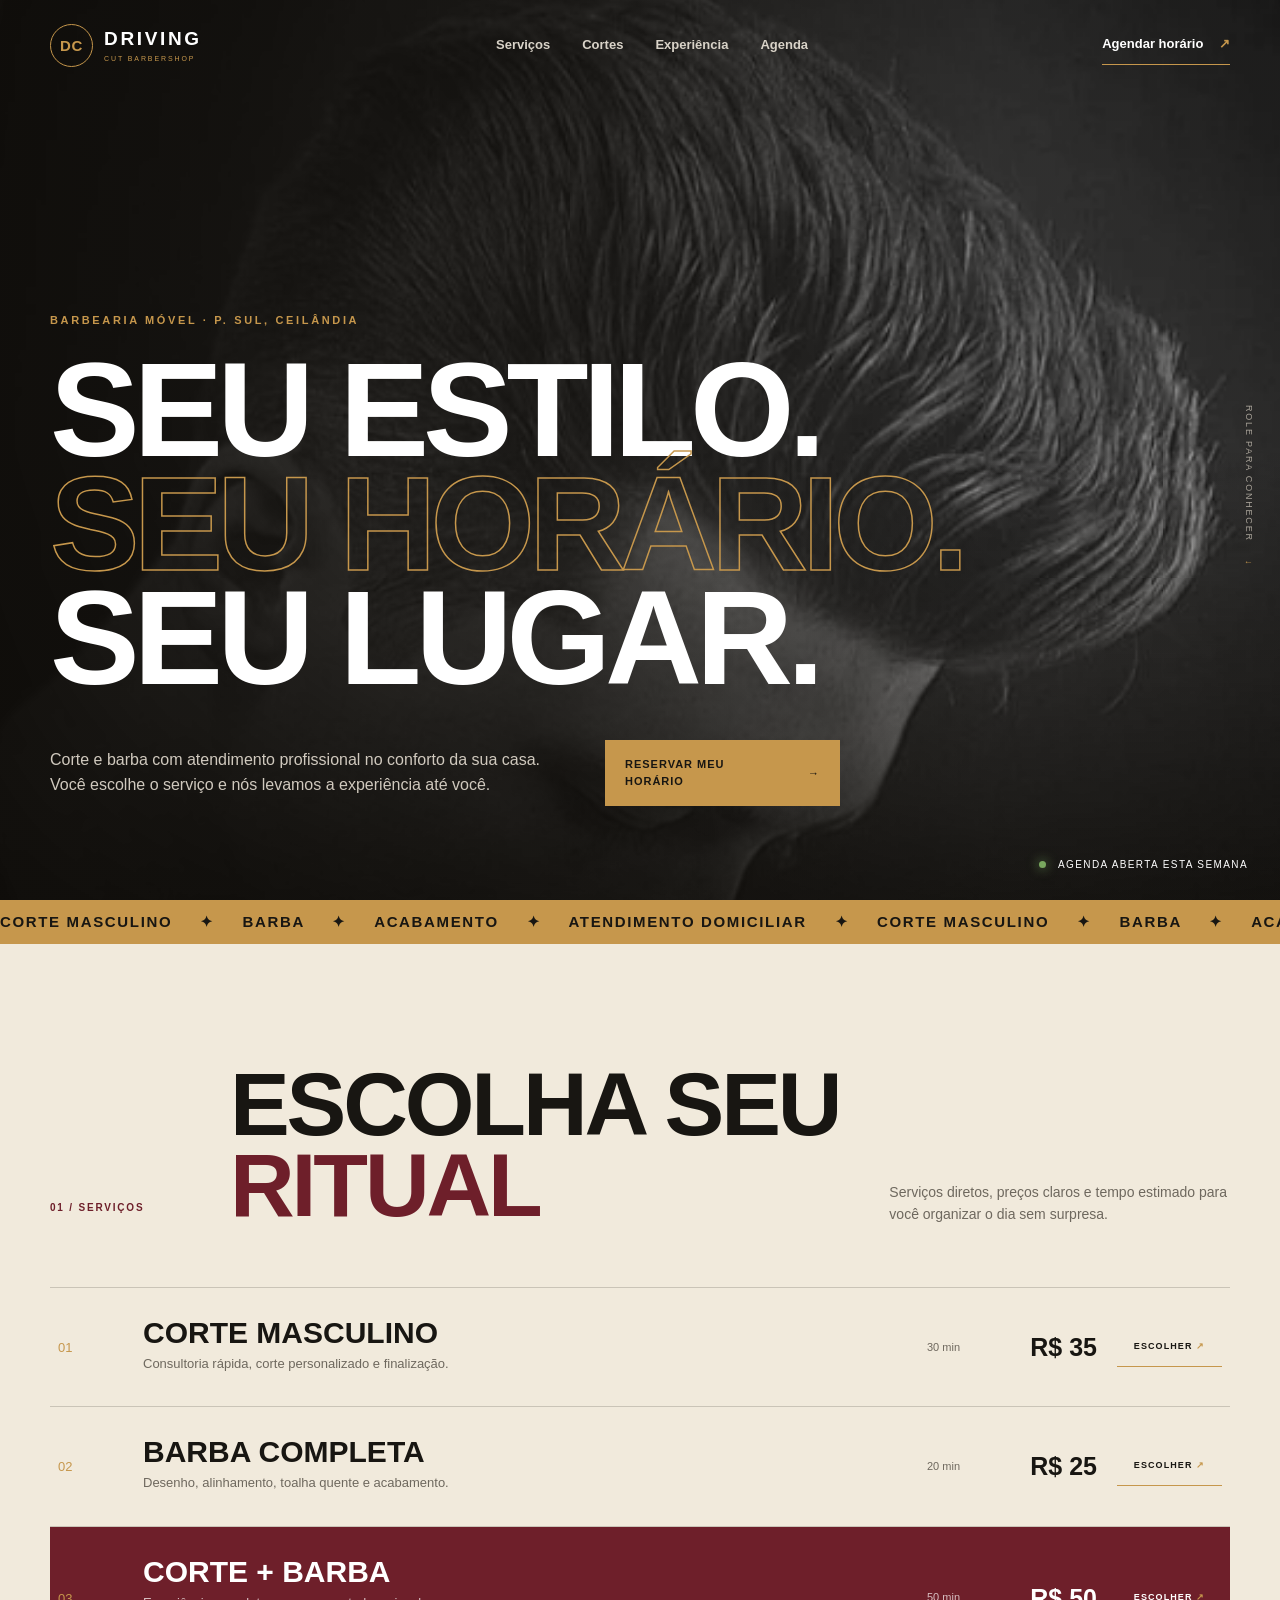
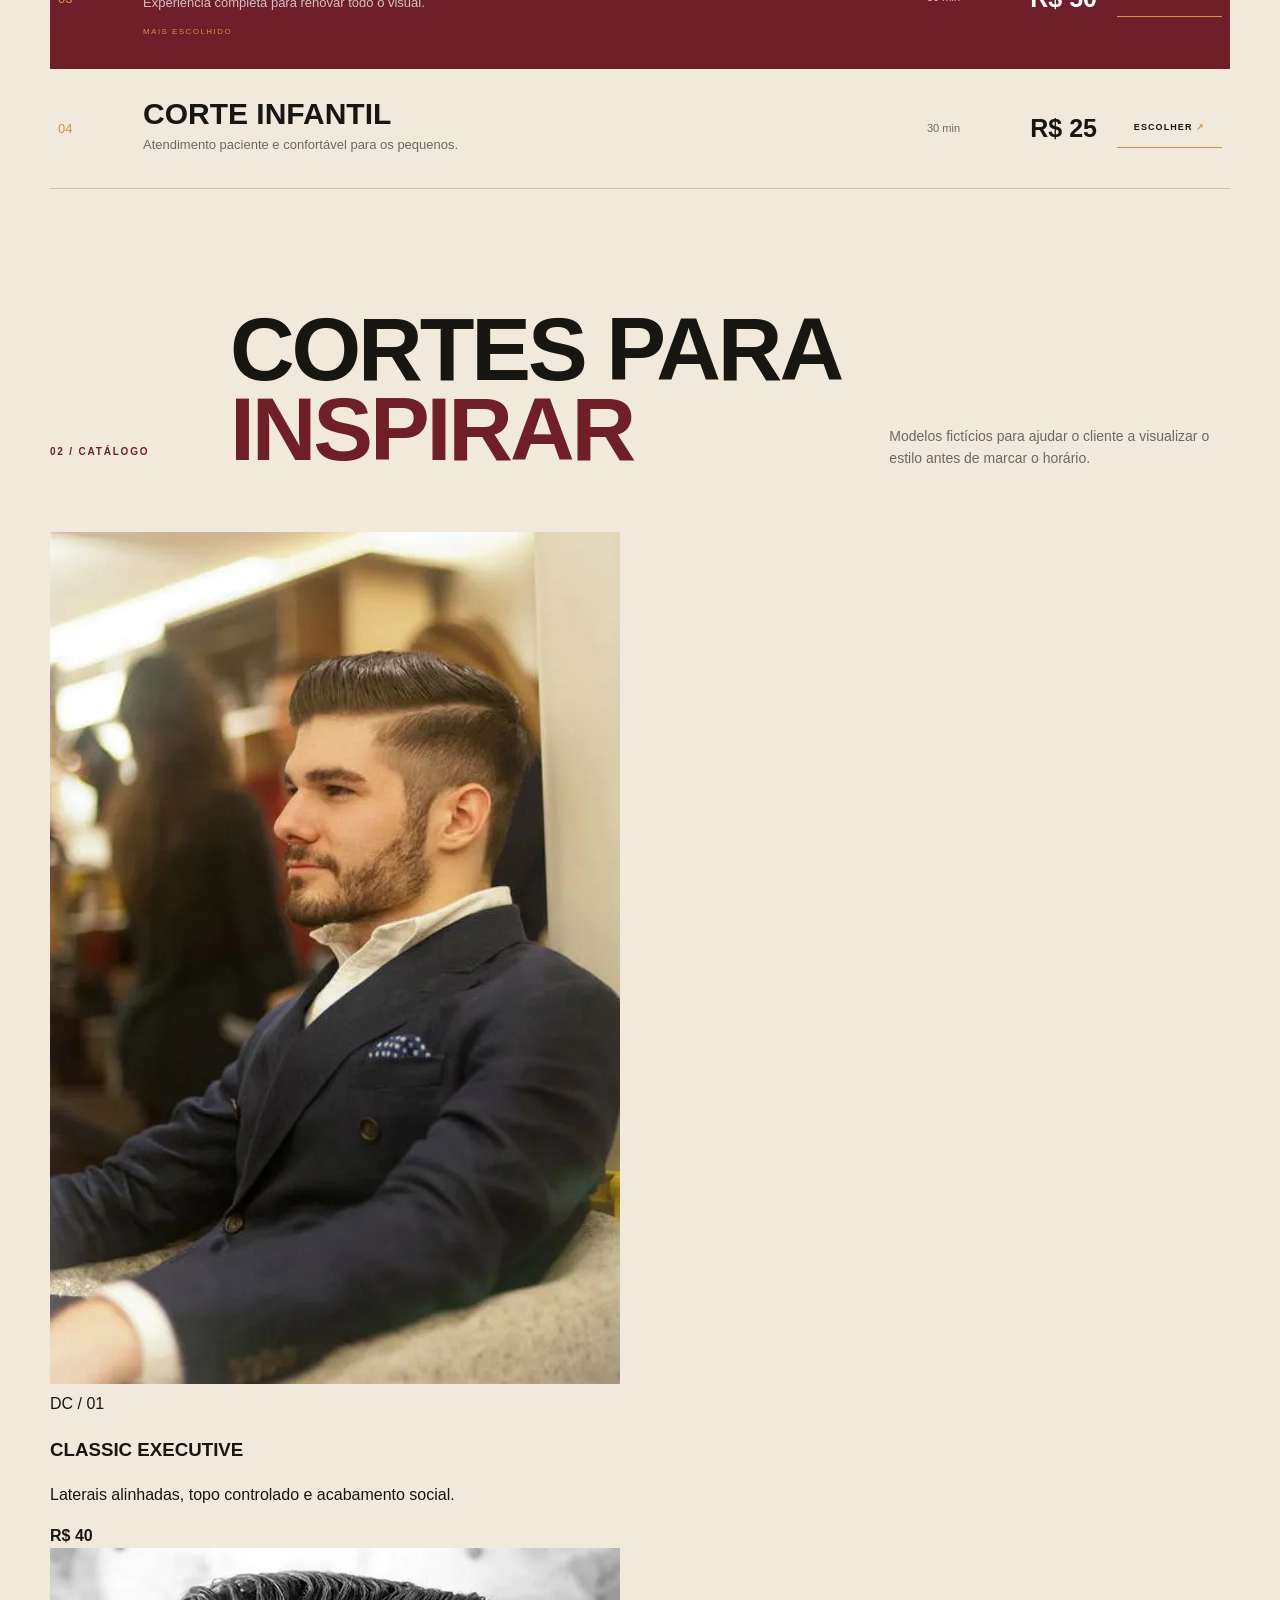
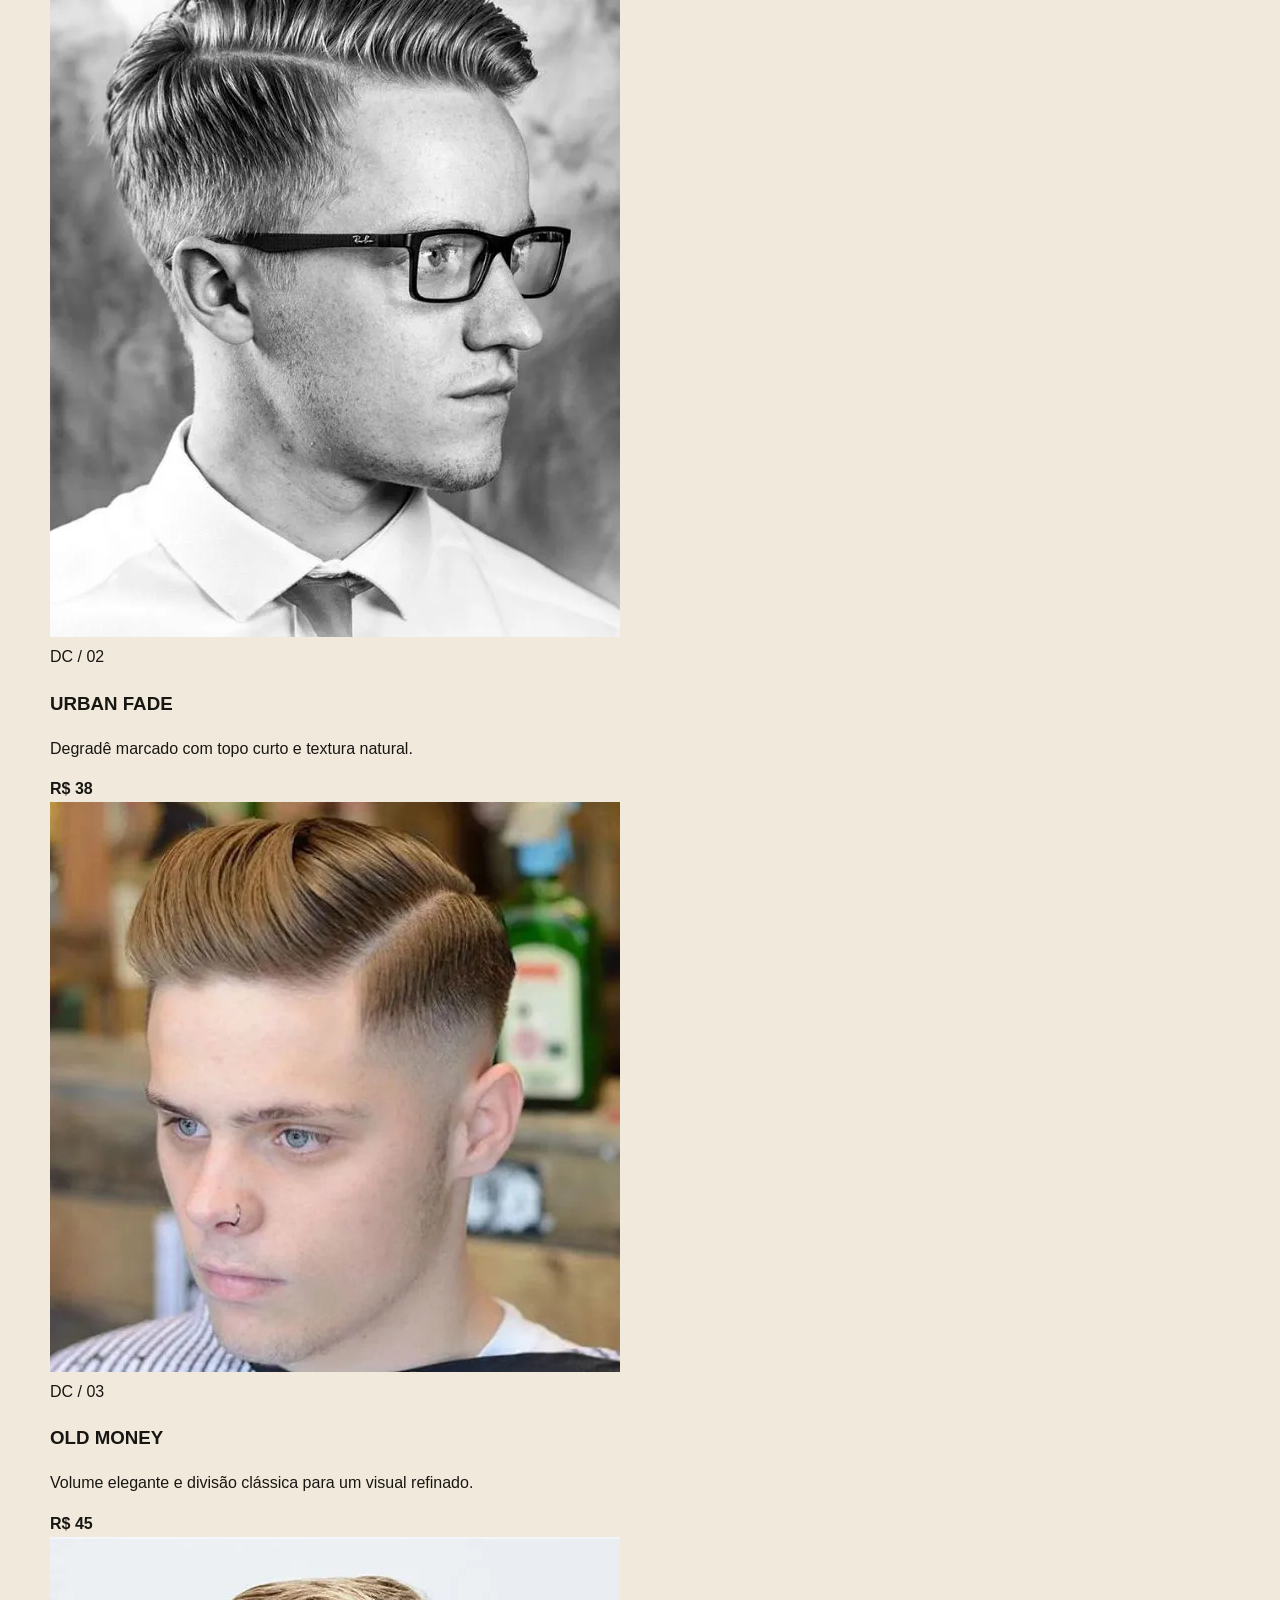
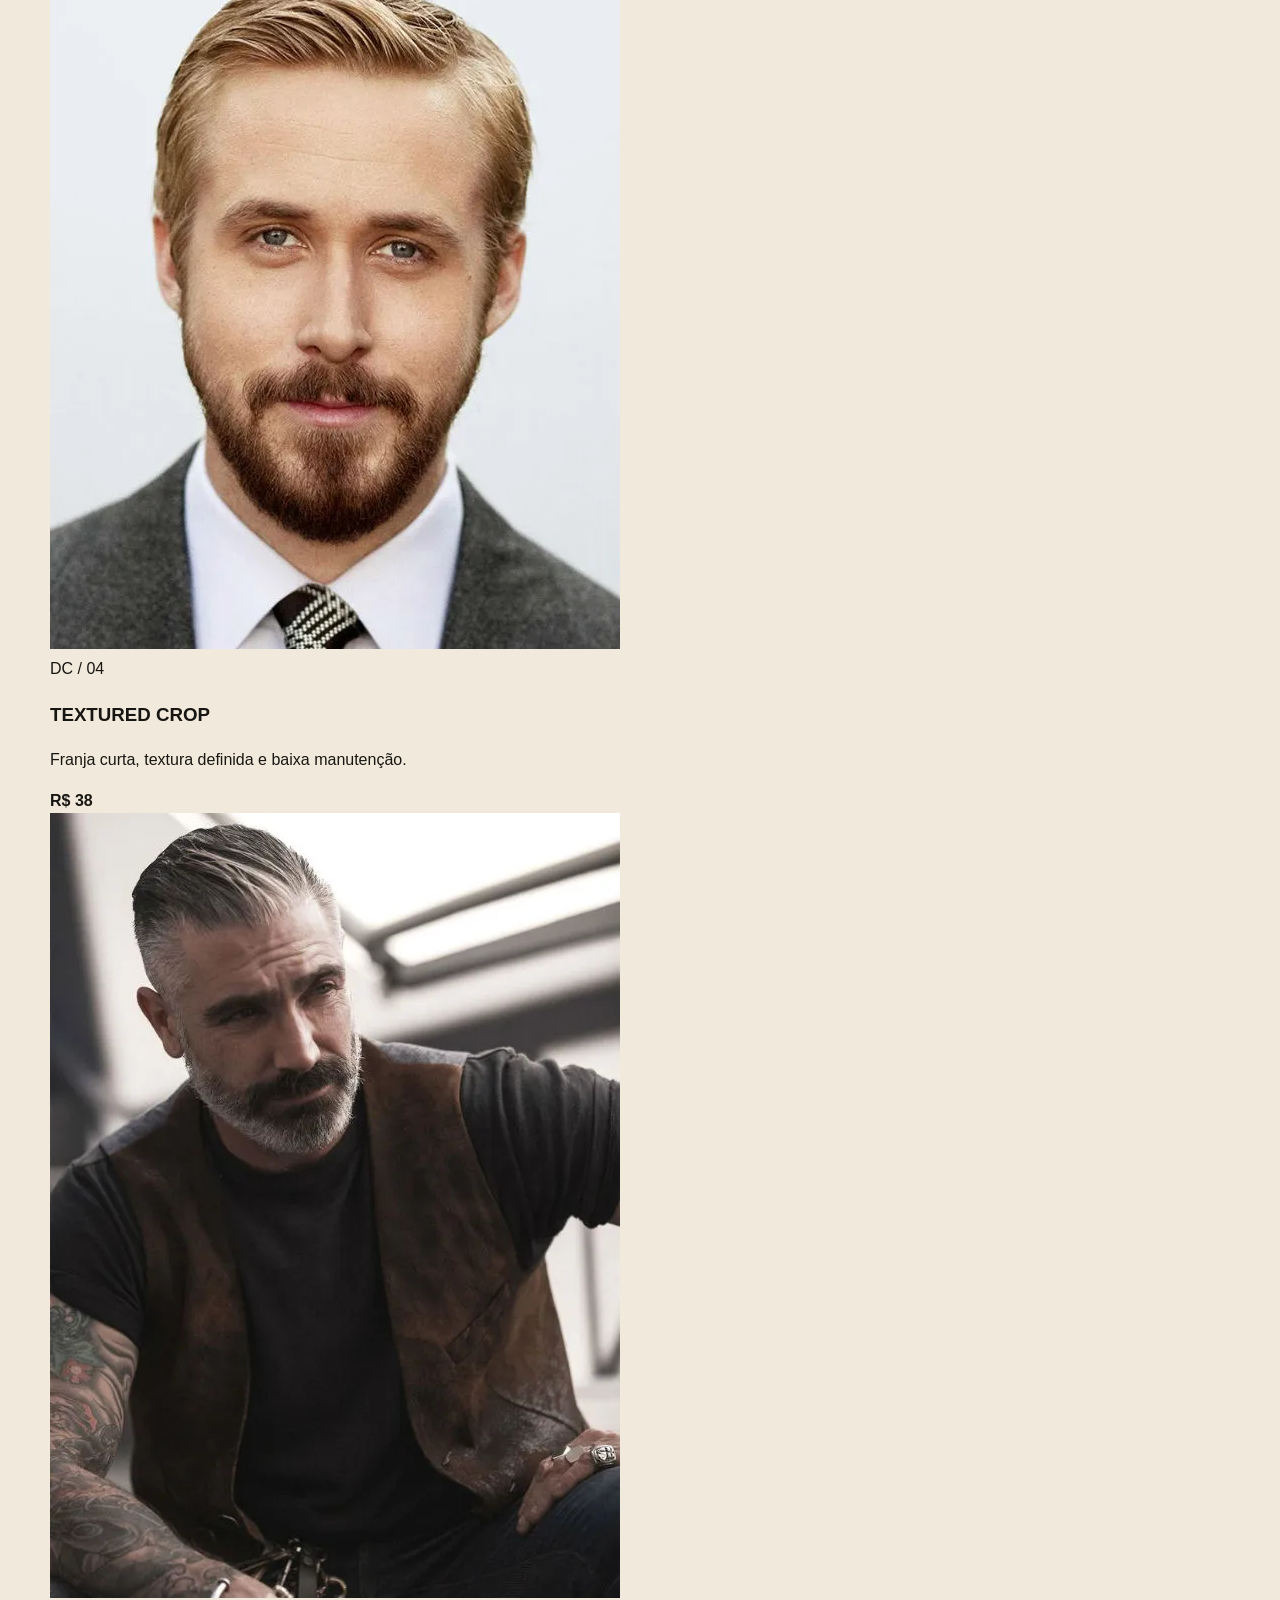
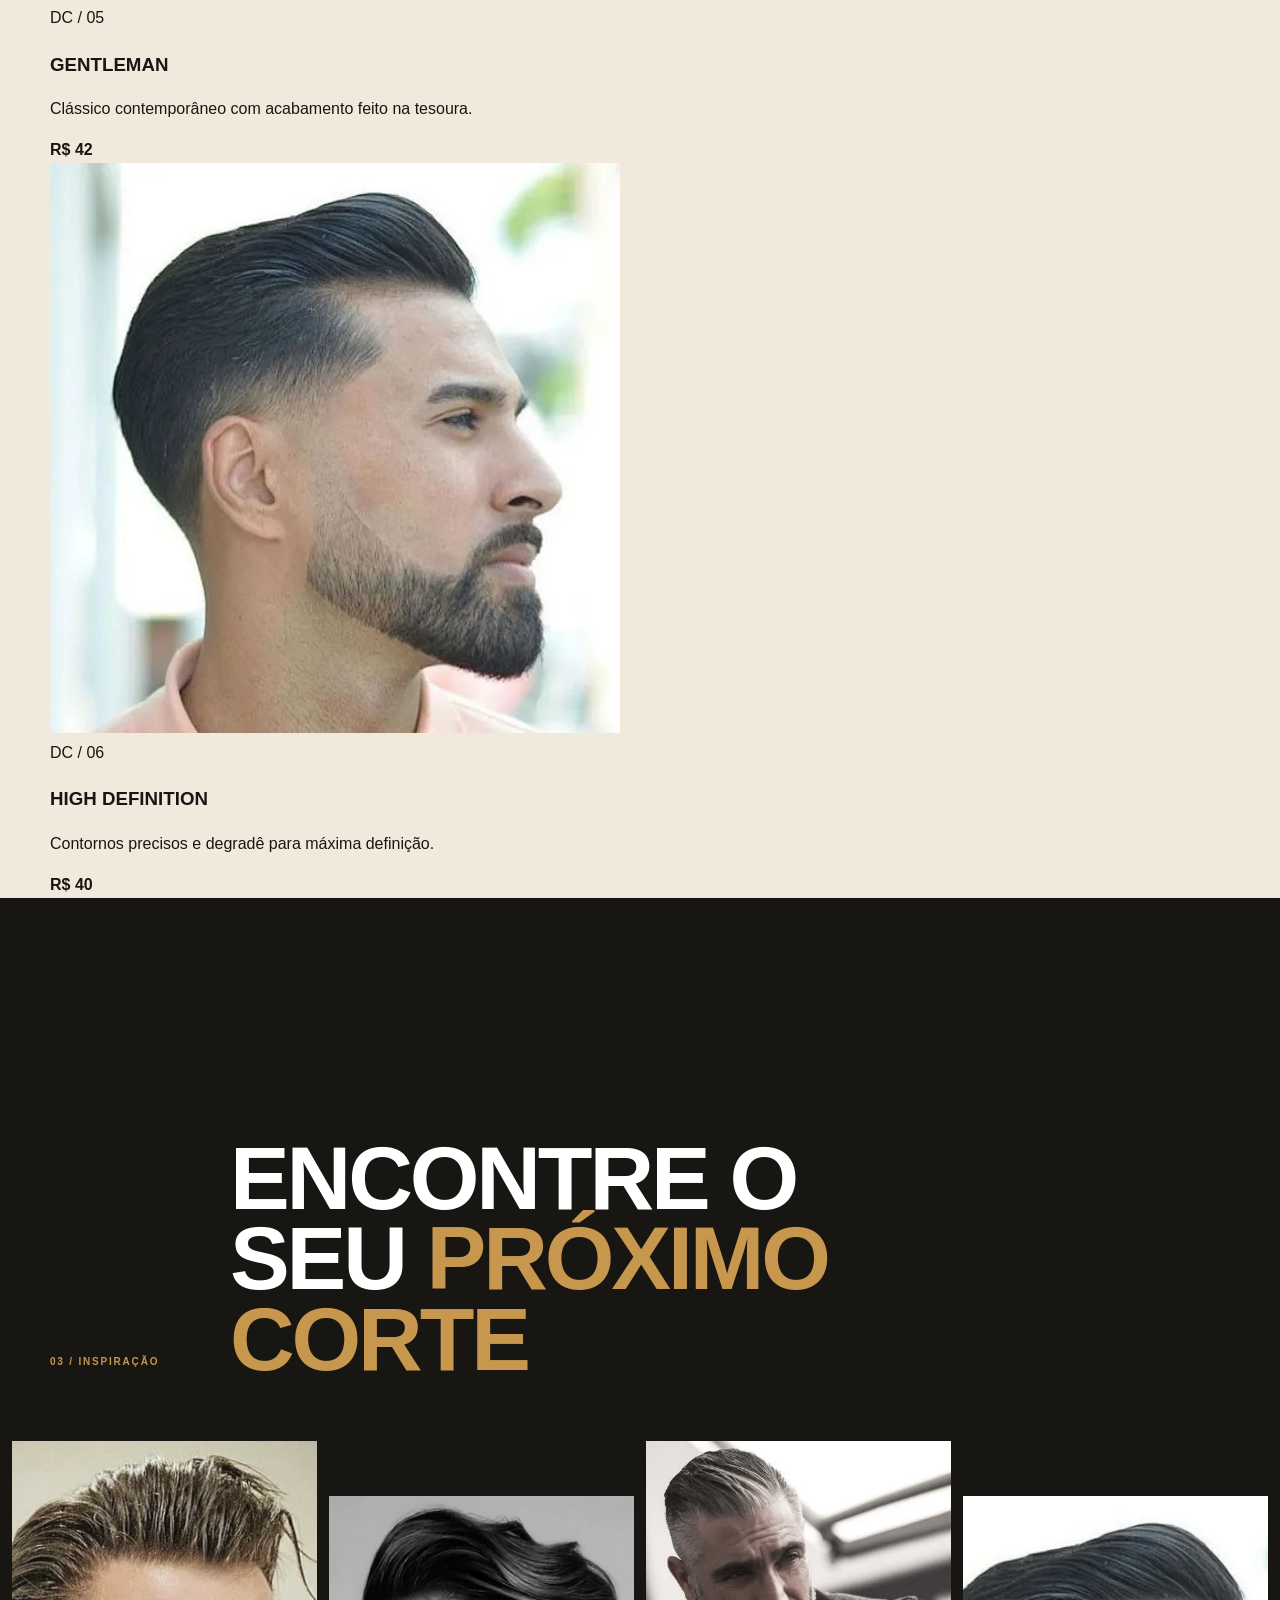
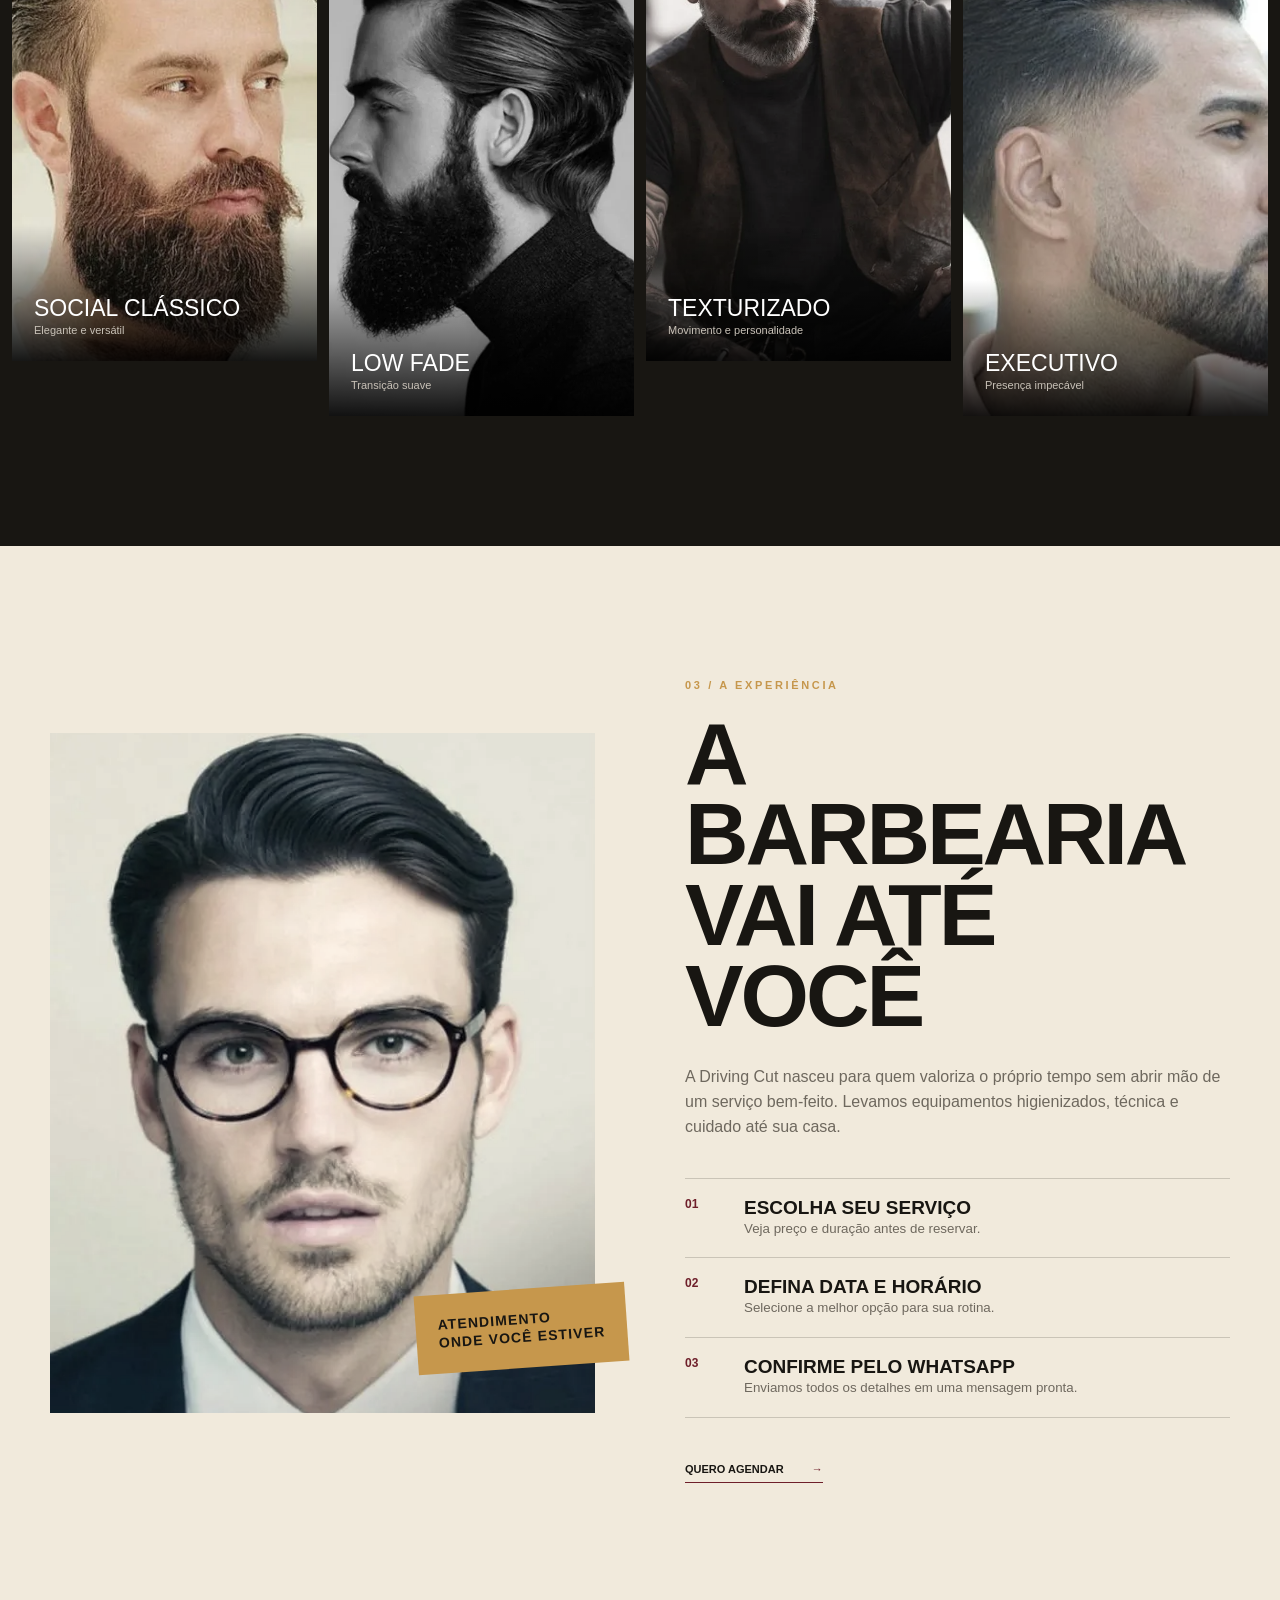
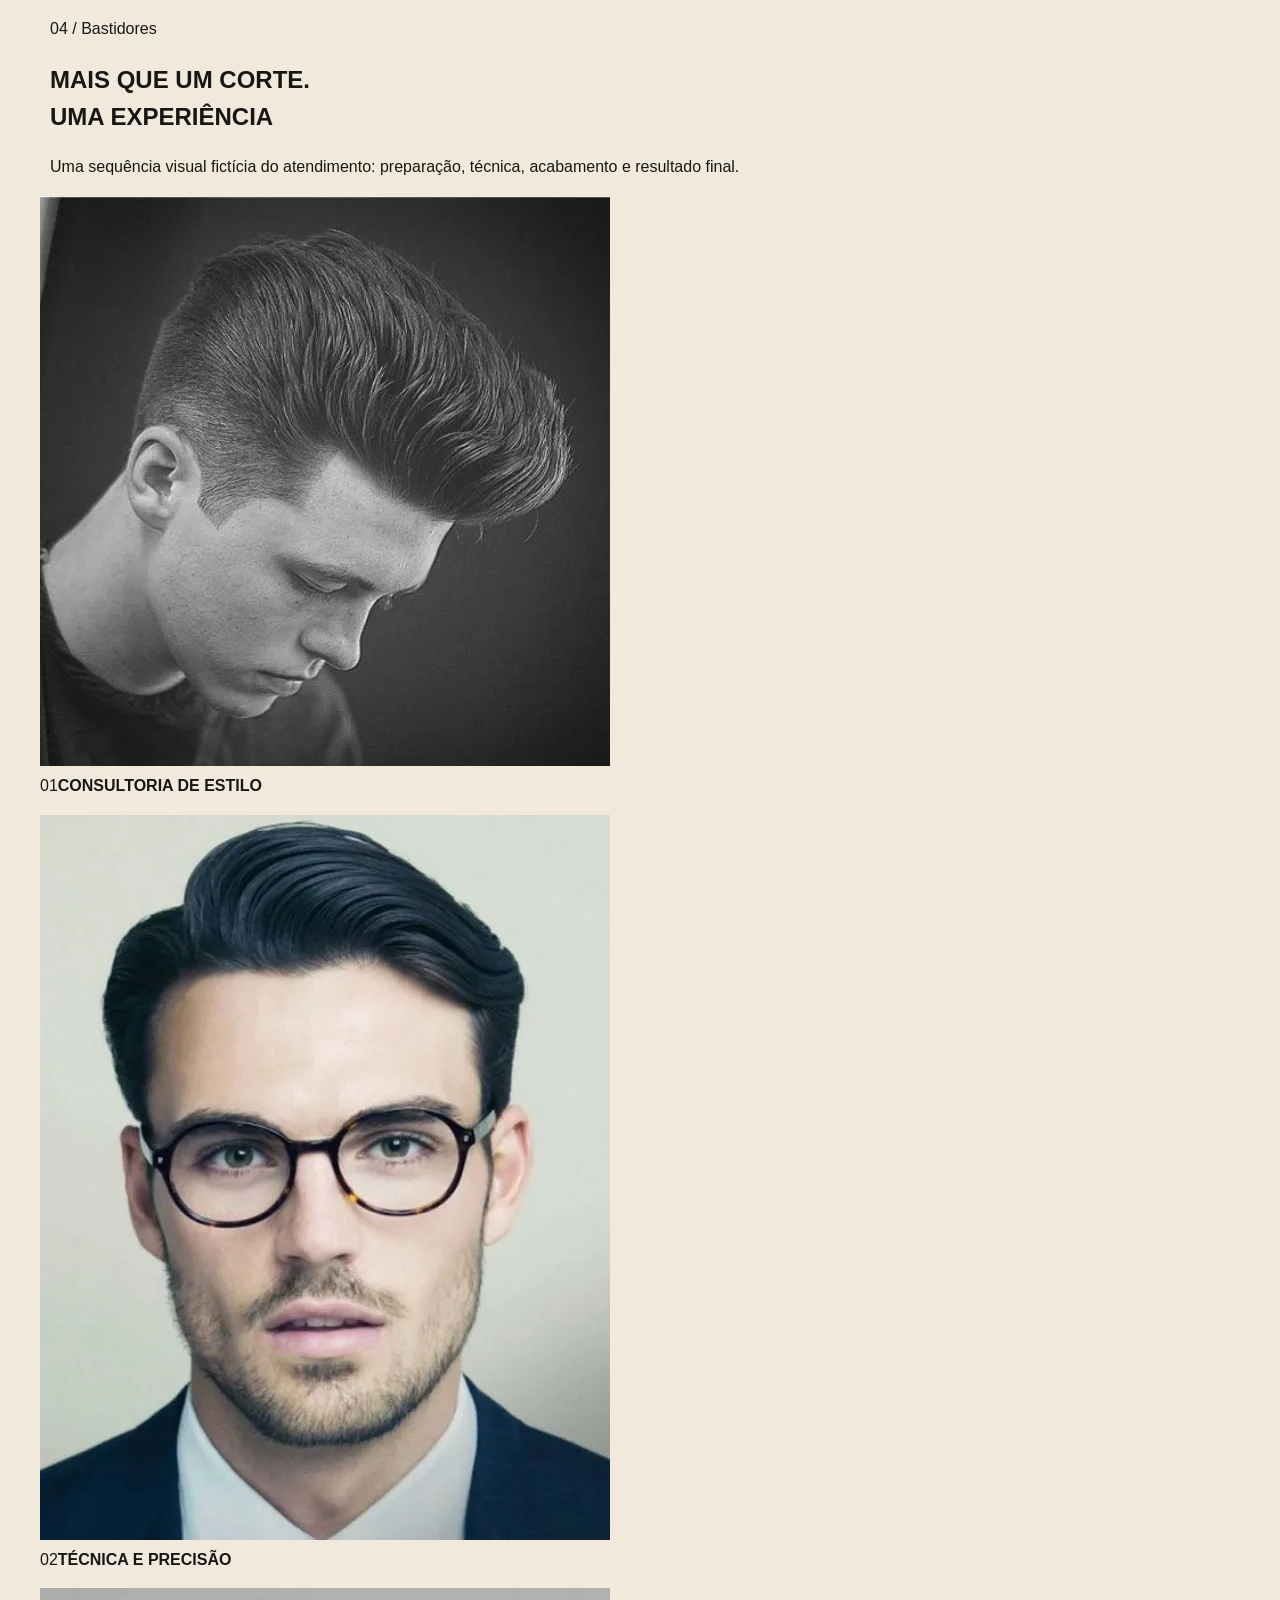
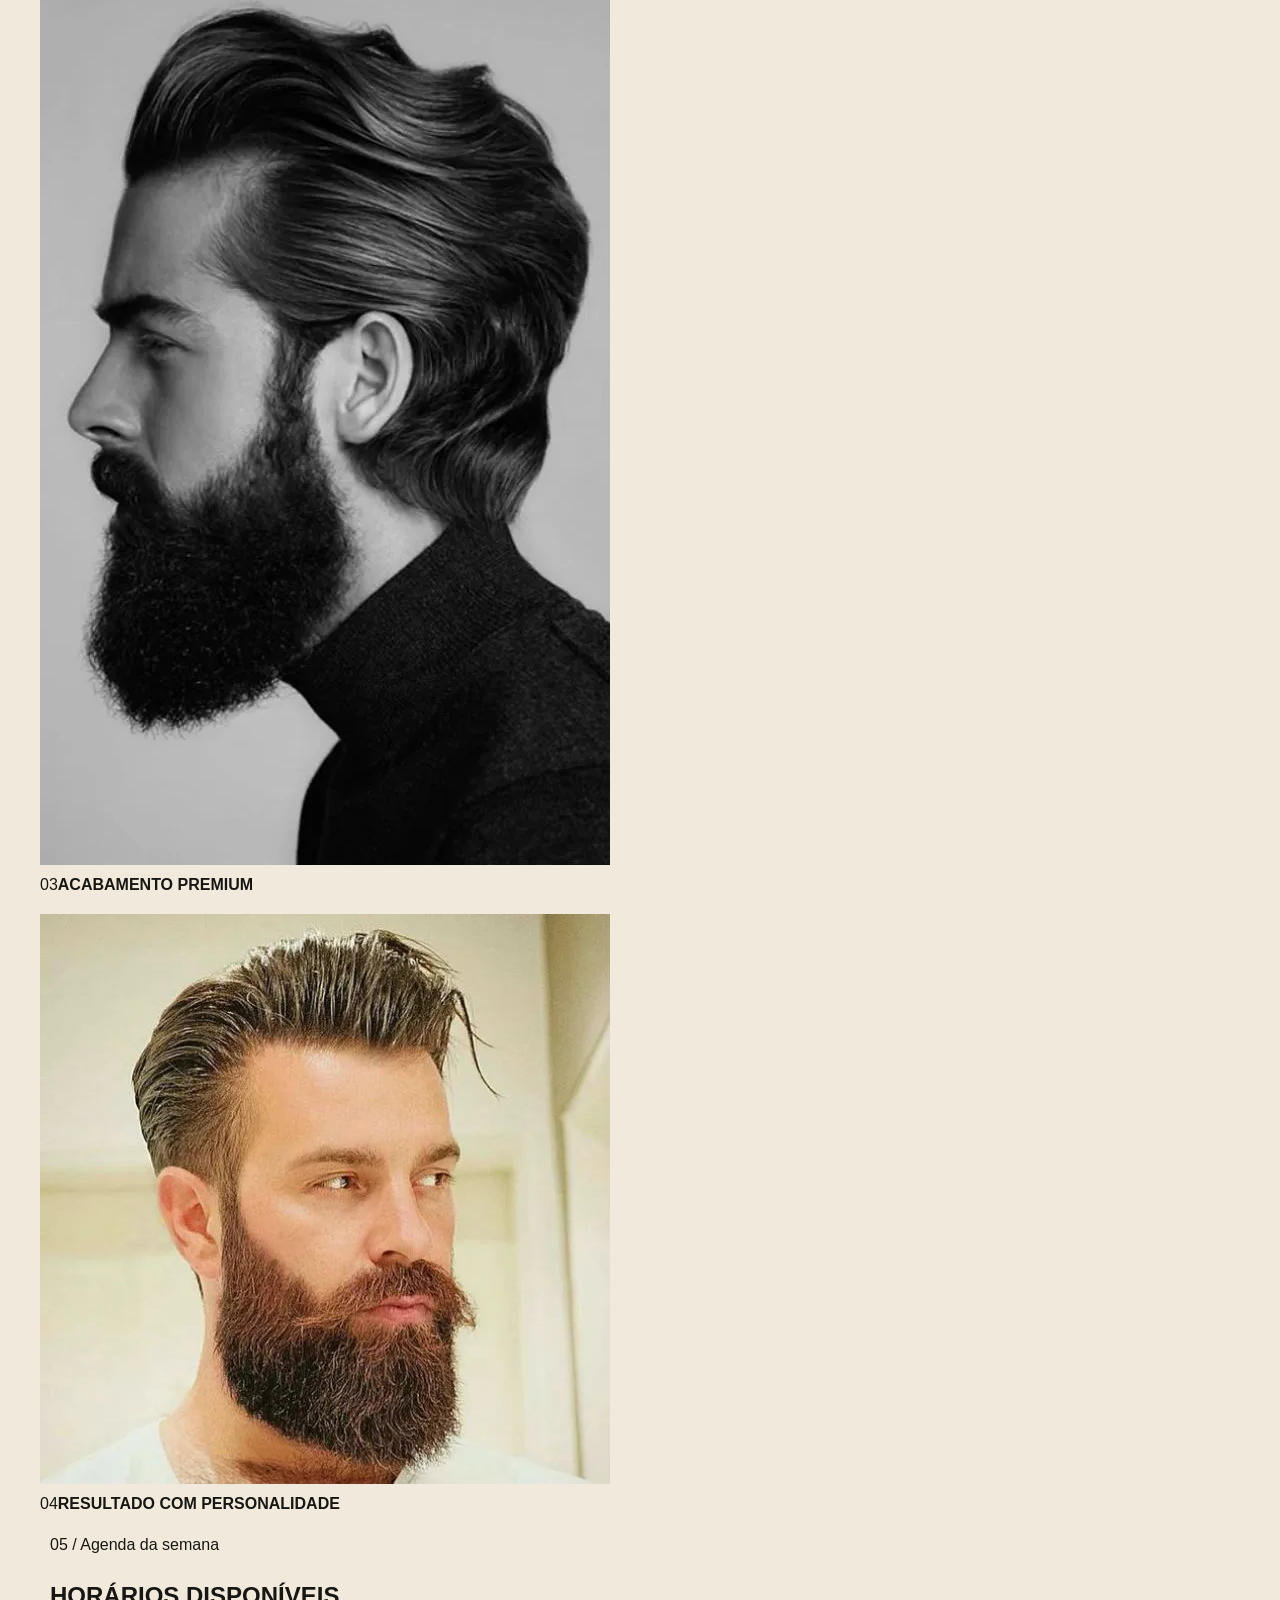
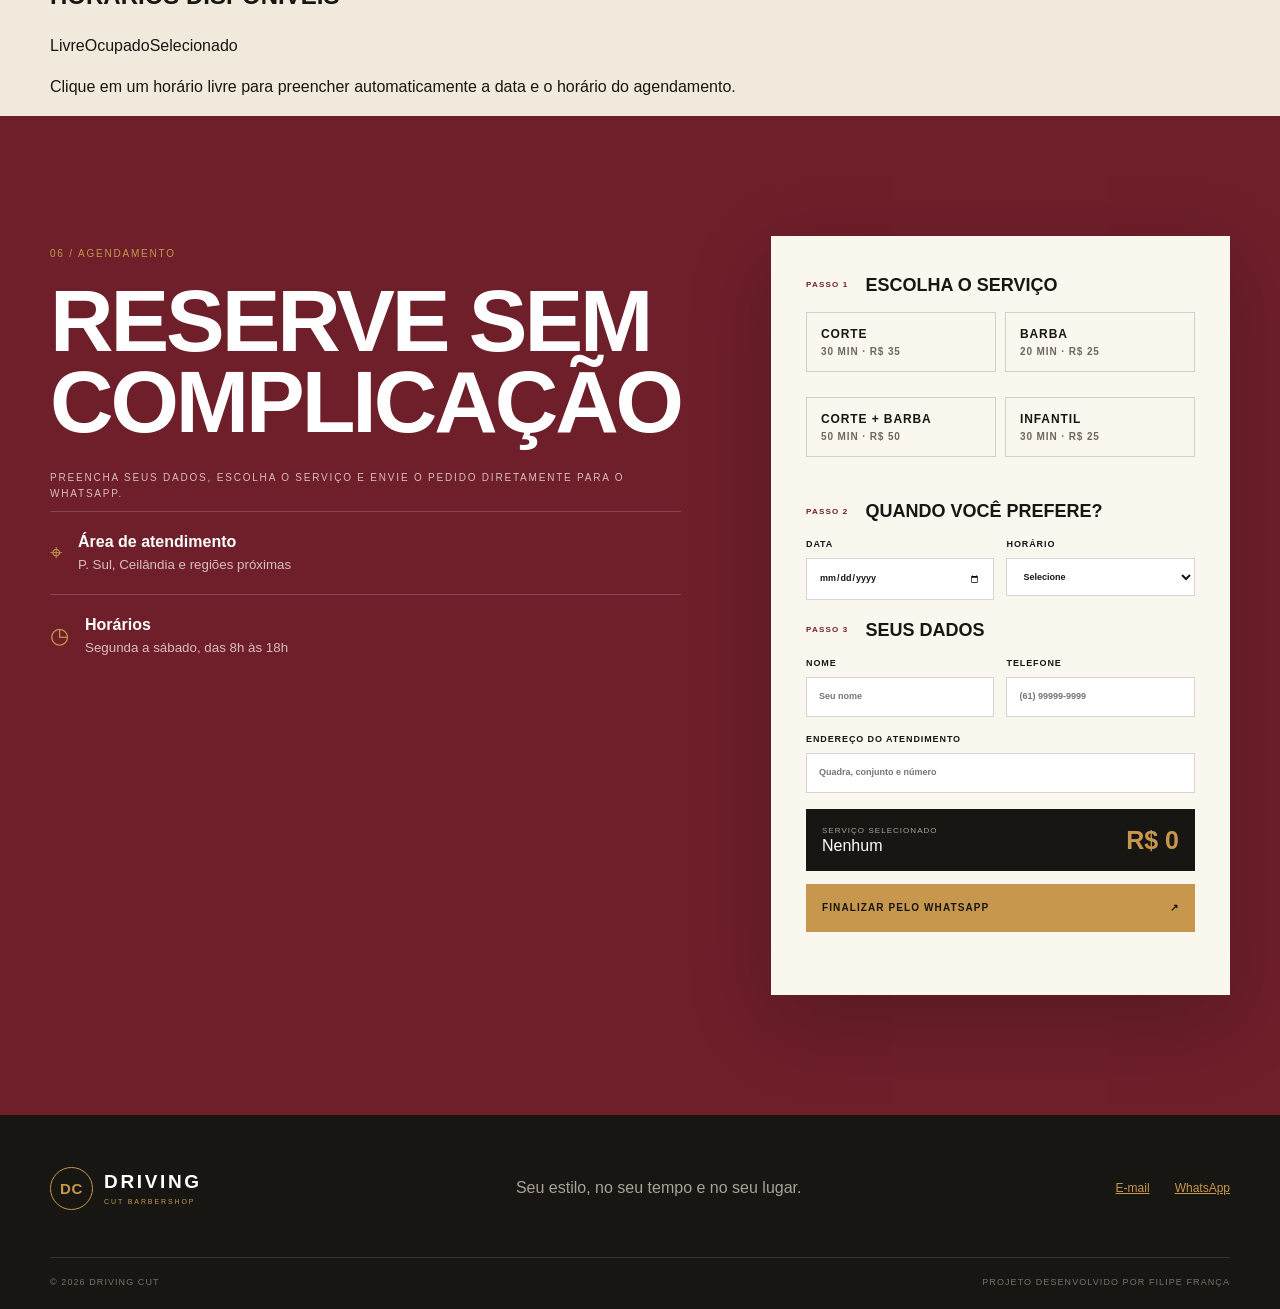
==== commit 050b7b77: "Adiciona agenda e experiência em index.html" ====
--- a/index.html
+++ b/index.html
@@ -57,8 +57,22 @@
       </div>
     </section>
 
+    <section class="cut-menu" id="catalogo">
+      <div class="shell">
+        <div class="section-title reveal"><p>02 / Catálogo</p><h2>CORTES PARA <span>INSPIRAR</span></h2><p>Modelos fictícios para ajudar o cliente a visualizar o estilo antes de marcar o horário.</p></div>
+        <div class="cut-grid">
+          <article class="cut-card reveal"><img src="Fotos/cortes-cabelo-masculino-classicos-02.webp" alt="Corte fictício Classic Executive" loading="lazy"><div><span>DC / 01</span><h3>CLASSIC EXECUTIVE</h3><p>Laterais alinhadas, topo controlado e acabamento social.</p><b>R$ 40</b></div></article>
+          <article class="cut-card reveal"><img src="Fotos/cortes-cabelo-masculino-classicos-08.webp" alt="Corte fictício Urban Fade" loading="lazy"><div><span>DC / 02</span><h3>URBAN FADE</h3><p>Degradê marcado com topo curto e textura natural.</p><b>R$ 38</b></div></article>
+          <article class="cut-card reveal"><img src="Fotos/cortes-cabelo-masculino-classicos-09.webp" alt="Corte fictício Old Money" loading="lazy"><div><span>DC / 03</span><h3>OLD MONEY</h3><p>Volume elegante e divisão clássica para um visual refinado.</p><b>R$ 45</b></div></article>
+          <article class="cut-card reveal"><img src="Fotos/cortes-cabelo-masculino-classicos-12.webp" alt="Corte fictício Textured Crop" loading="lazy"><div><span>DC / 04</span><h3>TEXTURED CROP</h3><p>Franja curta, textura definida e baixa manutenção.</p><b>R$ 38</b></div></article>
+          <article class="cut-card reveal"><img src="Fotos/cortes-cabelo-masculino-classicos-13.webp" alt="Corte fictício Gentleman" loading="lazy"><div><span>DC / 05</span><h3>GENTLEMAN</h3><p>Clássico contemporâneo com acabamento feito na tesoura.</p><b>R$ 42</b></div></article>
+          <article class="cut-card reveal"><img src="Fotos/cortes-cabelo-masculino-classicos-16.webp" alt="Corte fictício High Definition" loading="lazy"><div><span>DC / 06</span><h3>HIGH DEFINITION</h3><p>Contornos precisos e degradê para máxima definição.</p><b>R$ 40</b></div></article>
+        </div>
+      </div>
+    </section>
+
     <section class="section gallery" id="galeria">
-      <div class="shell section-title light reveal"><p>02 / Inspiração</p><h2>ENCONTRE O SEU <span>PRÓXIMO CORTE</span></h2></div>
+      <div class="shell section-title light reveal"><p>03 / Inspiração</p><h2>ENCONTRE O SEU <span>PRÓXIMO CORTE</span></h2></div>
       <div class="gallery-track">
         <figure class="reveal"><img src="Fotos/cortes-cabelo-masculino-classicos-01.webp" alt="Corte masculino social com acabamento clássico" loading="lazy"><figcaption><b>Social clássico</b><span>Elegante e versátil</span></figcaption></figure>
         <figure class="reveal"><img src="Fotos/cortes-cabelo-masculino-classicos-07.webp" alt="Corte masculino com laterais baixas" loading="lazy"><figcaption><b>Low fade</b><span>Transição suave</span></figcaption></figure>
@@ -72,9 +86,27 @@
       <div class="experience-copy reveal"><p class="chapter">03 / A experiência</p><h2>A BARBEARIA VAI ATÉ VOCÊ</h2><p>A Driving Cut nasceu para quem valoriza o próprio tempo sem abrir mão de um serviço bem-feito. Levamos equipamentos higienizados, técnica e cuidado até sua casa.</p><ul><li><span>01</span><div><b>Escolha seu serviço</b><small>Veja preço e duração antes de reservar.</small></div></li><li><span>02</span><div><b>Defina data e horário</b><small>Selecione a melhor opção para sua rotina.</small></div></li><li><span>03</span><div><b>Confirme pelo WhatsApp</b><small>Enviamos todos os detalhes em uma mensagem pronta.</small></div></li></ul><a href="#agenda">Quero agendar <span>→</span></a></div>
     </section>
 
+    <section class="experience-gallery">
+      <div class="shell experience-gallery-head reveal"><p>04 / Bastidores</p><h2>MAIS QUE UM CORTE.<br>UMA <span>EXPERIÊNCIA</span></h2><p>Uma sequência visual fictícia do atendimento: preparação, técnica, acabamento e resultado final.</p></div>
+      <div class="experience-mosaic">
+        <figure class="xp-main reveal"><img src="Fotos/cortes-cabelo-masculino-classicos-15.webp" alt="Experiência Driving Cut: resultado de corte masculino" loading="lazy"><figcaption><span>01</span><b>CONSULTORIA DE ESTILO</b></figcaption></figure>
+        <figure class="reveal"><img src="Fotos/cortes-cabelo-masculino-classicos-04.webp" alt="Experiência Driving Cut: execução do corte" loading="lazy"><figcaption><span>02</span><b>TÉCNICA E PRECISÃO</b></figcaption></figure>
+        <figure class="reveal"><img src="Fotos/cortes-cabelo-masculino-classicos-07.webp" alt="Experiência Driving Cut: acabamento do corte" loading="lazy"><figcaption><span>03</span><b>ACABAMENTO PREMIUM</b></figcaption></figure>
+        <figure class="xp-wide reveal"><img src="Fotos/cortes-cabelo-masculino-classicos-01.webp" alt="Experiência Driving Cut: visual final" loading="lazy"><figcaption><span>04</span><b>RESULTADO COM PERSONALIDADE</b></figcaption></figure>
+      </div>
+    </section>
+
+    <section class="weekly-schedule" aria-labelledby="agenda-semanal">
+      <div class="shell">
+        <div class="schedule-heading reveal"><div><p>05 / Agenda da semana</p><h2 id="agenda-semanal">HORÁRIOS <span>DISPONÍVEIS</span></h2></div><div class="schedule-legend"><span><i class="free"></i>Livre</span><span><i class="busy"></i>Ocupado</span><span><i class="chosen"></i>Selecionado</span></div></div>
+        <div class="week-board reveal" data-week-board aria-live="polite"></div>
+        <p class="schedule-help">Clique em um horário livre para preencher automaticamente a data e o horário do agendamento.</p>
+      </div>
+    </section>
+
     <section class="booking" id="agenda">
       <div class="shell booking-grid">
-        <div class="booking-copy reveal"><p>04 / Agendamento</p><h2>RESERVE SEM<br>COMPLICAÇÃO</h2><p>Preencha seus dados, escolha o serviço e envie o pedido diretamente para o WhatsApp.</p><div class="booking-note"><span>⌖</span><div><b>Área de atendimento</b><small>P. Sul, Ceilândia e regiões próximas</small></div></div><div class="booking-note"><span>◷</span><div><b>Horários</b><small>Segunda a sábado, das 8h às 18h</small></div></div></div>
+        <div class="booking-copy reveal"><p>06 / Agendamento</p><h2>RESERVE SEM<br>COMPLICAÇÃO</h2><p>Preencha seus dados, escolha o serviço e envie o pedido diretamente para o WhatsApp.</p><div class="booking-note"><span>⌖</span><div><b>Área de atendimento</b><small>P. Sul, Ceilândia e regiões próximas</small></div></div><div class="booking-note"><span>◷</span><div><b>Horários</b><small>Segunda a sábado, das 8h às 18h</small></div></div></div>
         <form class="booking-card reveal" data-booking-form novalidate>
           <div class="form-step"><span>PASSO 1</span><b>Escolha o serviço</b></div>
           <div class="service-options">
--- a/styles.css
+++ b/styles.css
@@ -1,16 +1,12 @@
-:root{--bg:#080b14;--surface:#0e1320;--surface-2:#141a28;--text:#f4f6fb;--muted:#9aa3b5;--line:rgba(255,255,255,.12);--accent:#c7ff38;--accent-2:#7657ff;--shadow:0 24px 80px rgba(0,0,0,.35);--radius:24px;--shell:min(1180px,calc(100% - 40px));color-scheme:dark}
-html[data-theme="light"]{--bg:#f5f3ed;--surface:#fff;--surface-2:#ebe8df;--text:#10131b;--muted:#616775;--line:rgba(16,19,27,.14);--shadow:0 24px 70px rgba(20,20,30,.11);color-scheme:light}
-*{box-sizing:border-box}html{scroll-behavior:smooth}body{margin:0;background:var(--bg);color:var(--text);font-family:Manrope,system-ui,sans-serif;line-height:1.6;overflow-x:hidden}button,input,textarea,select{font:inherit}a{color:inherit}.shell{width:var(--shell);margin-inline:auto}.skip-link{position:fixed;left:16px;top:-60px;background:var(--accent);color:#10131b;padding:12px 16px;z-index:1000;border-radius:10px}.skip-link:focus{top:16px}.cursor-glow{position:fixed;width:420px;height:420px;border-radius:50%;background:radial-gradient(circle,rgba(118,87,255,.15),transparent 68%);pointer-events:none;transform:translate(-50%,-50%);z-index:-1;transition:opacity .2s}
-.site-header{position:fixed;inset:0 0 auto;z-index:100;background:linear-gradient(to bottom,rgba(8,11,20,.86),transparent);transition:.3s}.site-header.scrolled{background:color-mix(in srgb,var(--bg) 82%,transparent);backdrop-filter:blur(18px);border-bottom:1px solid var(--line)}.nav{height:86px;display:flex;align-items:center;justify-content:space-between;gap:26px}.brand{display:flex;gap:10px;align-items:center;font:700 19px Space Grotesk;text-decoration:none;white-space:nowrap}.brand>span:last-child span{color:var(--accent)}.brand-mark{display:grid;place-items:center;width:34px;height:34px;border-radius:10px;background:var(--accent);color:#10131b;font-weight:800;transform:rotate(-7deg)}.nav-links{display:flex;align-items:center;gap:28px}.nav-links a{text-decoration:none;color:var(--muted);font-size:14px;font-weight:600;transition:.2s}.nav-links a:hover,.nav-links a.active{color:var(--text)}.nav-actions{display:flex;gap:10px;align-items:center}.theme-toggle{width:43px;height:43px;border:1px solid var(--line);border-radius:50%;background:var(--surface);color:var(--text);cursor:pointer}.menu-toggle{display:none;background:none;border:0;width:42px;height:42px;padding:10px}.menu-toggle span{display:block;height:2px;background:var(--text);margin:7px 0;transition:.25s}
-.button{display:inline-flex;align-items:center;justify-content:center;gap:22px;min-height:52px;padding:0 22px;border:1px solid var(--accent);border-radius:14px;background:var(--accent);color:#10131b;text-decoration:none;font-weight:800;cursor:pointer;transition:transform .2s,box-shadow .2s}.button:hover{transform:translateY(-3px);box-shadow:0 12px 30px rgba(199,255,56,.18)}.button-small{min-height:43px;padding:0 17px;font-size:13px}.text-link{font-weight:700;text-underline-offset:5px}.eyebrow{display:flex;align-items:center;gap:10px;margin:0 0 20px;color:var(--muted);font-size:12px;letter-spacing:.17em;text-transform:uppercase;font-weight:800}.eyebrow span{width:8px;height:8px;border-radius:50%;background:var(--accent);box-shadow:0 0 18px var(--accent)}
-.hero{min-height:100vh;padding:154px 0 0;position:relative}.hero:before{content:"";position:absolute;inset:0;background:linear-gradient(115deg,transparent 55%,rgba(118,87,255,.08)),linear-gradient(var(--line) 1px,transparent 1px),linear-gradient(90deg,var(--line) 1px,transparent 1px);background-size:auto,70px 70px,70px 70px;mask-image:linear-gradient(to bottom,black,transparent 82%);opacity:.34;pointer-events:none}.hero-grid{display:grid;grid-template-columns:1.08fr .92fr;align-items:center;gap:70px;min-height:660px;position:relative}.hero h1,.section-heading h2,.contact h2,.faq-intro h2{font-family:Space Grotesk,sans-serif;letter-spacing:-.055em;line-height:.96;margin:0}.hero h1{font-size:clamp(58px,7vw,102px);max-width:780px}.hero h1 em{font-style:normal;color:transparent;-webkit-text-stroke:1.5px var(--accent)}.hero-text{max-width:650px;color:var(--muted);font-size:18px;margin:28px 0}.hero-actions{display:flex;align-items:center;gap:30px}.trust-row{display:flex;align-items:center;gap:14px;margin-top:52px;color:var(--muted);font-size:12px;text-transform:uppercase;letter-spacing:.08em}.trust-row i{width:4px;height:4px;border-radius:50%;background:var(--accent)}
-.hero-visual{position:relative;min-height:520px;display:grid;place-items:center}.dashboard-card{position:relative;width:min(100%,470px);padding:26px;border:1px solid var(--line);border-radius:30px;background:linear-gradient(145deg,color-mix(in srgb,var(--surface) 92%,transparent),color-mix(in srgb,var(--surface-2) 78%,transparent));box-shadow:var(--shadow);backdrop-filter:blur(18px);transform:rotate(2deg)}.dash-top,.dash-footer{display:flex;align-items:center;gap:9px;color:var(--muted);font-size:11px;text-transform:uppercase;letter-spacing:.1em}.dash-top b{margin-left:auto;color:var(--text)}.status-dot{width:8px;height:8px;border-radius:50%;background:var(--accent)}.metric{display:flex;flex-direction:column;margin:70px 0 26px}.metric small{color:var(--muted)}.metric strong{font:700 clamp(54px,7vw,82px) Space Grotesk;color:var(--text);letter-spacing:-.06em}.chart{height:145px;border-bottom:1px solid var(--line);display:flex;align-items:flex-end;gap:9px}.chart span{height:var(--h);flex:1;border-radius:8px 8px 0 0;background:linear-gradient(var(--accent),color-mix(in srgb,var(--accent) 20%,transparent));animation:bars 1.1s ease both}.dash-footer{justify-content:space-between;margin-top:18px}.floating-note{position:absolute;display:flex;align-items:center;gap:10px;padding:12px 16px;background:var(--surface);border:1px solid var(--line);border-radius:14px;box-shadow:var(--shadow);font-weight:700;font-size:12px}.floating-note span{color:var(--accent)}.note-one{left:-10px;top:100px}.note-two{right:-18px;bottom:85px}.orb{position:absolute;border-radius:50%;filter:blur(2px)}.orb-one{width:220px;height:220px;background:rgba(118,87,255,.25);right:-50px;top:10px}.orb-two{width:160px;height:160px;border:1px solid rgba(199,255,56,.28);left:10px;bottom:25px}.marquee{margin-top:50px;border-block:1px solid var(--line);overflow:hidden;padding:13px 0;color:var(--accent);font:700 12px Space Grotesk;letter-spacing:.14em;white-space:nowrap}.marquee div{width:max-content;animation:marquee 24s linear infinite}
-.section{padding:120px 0}.section-heading{display:grid;grid-template-columns:1.2fr .8fr;gap:80px;align-items:end;margin-bottom:58px}.section-heading h2,.contact h2,.faq-intro h2{font-size:clamp(42px,5.8vw,74px)}.section-heading>p{color:var(--muted);max-width:500px;margin:0}.service-grid{display:grid;grid-template-columns:repeat(3,1fr);gap:16px}.service-card{position:relative;min-height:430px;padding:28px;border:1px solid var(--line);border-radius:var(--radius);background:var(--surface);transition:.3s;overflow:hidden}.service-card:hover{transform:translateY(-8px);border-color:color-mix(in srgb,var(--accent) 55%,var(--line))}.service-card.featured{background:var(--accent);color:#10131b}.service-card.featured p,.service-card.featured .card-number{color:#343b23}.card-number{color:var(--muted);font-size:11px}.service-symbol{font:600 54px Space Grotesk;margin:54px 0 34px;color:var(--accent)}.featured .service-symbol{color:#10131b}.service-card h3{font:700 28px Space Grotesk;margin:0 0 14px}.service-card p{color:var(--muted);font-size:14px}.service-card ul{list-style:none;padding:0;margin:28px 0 0;border-top:1px solid currentColor}.service-card li{padding:9px 0;border-bottom:1px solid var(--line);font-size:12px}.featured li{border-color:rgba(16,19,27,.15)}
-.projects{background:var(--surface)}.filter-row{display:flex;gap:8px;margin-bottom:24px}.filter{border:1px solid var(--line);background:transparent;color:var(--muted);border-radius:999px;padding:9px 15px;cursor:pointer}.filter.active,.filter:hover{background:var(--accent);border-color:var(--accent);color:#10131b}.project-grid{display:grid;grid-template-columns:repeat(2,1fr);gap:20px}.project-card{transition:.35s}.project-card.hidden{display:none}.project-large{grid-column:1/-1}.project-art{height:410px;border-radius:var(--radius);overflow:hidden;display:grid;place-items:center;position:relative}.project-large .project-art{height:540px}.art-one{background:linear-gradient(130deg,#7657ff,#2c194e)}.mock-window{width:70%;height:65%;border-radius:16px;background:#0d1120;padding:28px;transform:rotate(-4deg);box-shadow:var(--shadow);display:grid;grid-template-columns:repeat(3,1fr);gap:12px}.mock-window div{grid-column:1/-1;height:8px;width:34%;border-radius:9px;background:#c7ff38}.mock-window strong{grid-column:1/-1;color:#fff;font:700 clamp(26px,5vw,66px) Space Grotesk;align-self:center}.mock-window span{background:linear-gradient(#252d43,#121726);border-radius:8px}.art-two{background:#ded8ca;color:#111}.art-two b{font:700 clamp(72px,12vw,150px) Space Grotesk;letter-spacing:-.09em}.art-two i{position:absolute;color:#7657ff;font:500 36px serif}.art-three{background:radial-gradient(circle at 30% 25%,#ca5c43,#5e1824)}.phone{width:180px;height:350px;border:6px solid #111;border-radius:34px;background:#f5ece6;color:#111;padding:24px;display:flex;flex-direction:column;box-shadow:var(--shadow);transform:rotate(7deg)}.phone span{font:700 30px Space Grotesk}.phone div{margin:auto;width:100%;aspect-ratio:1;border-radius:50%;background:linear-gradient(45deg,#c7ff38,#7657ff)}.phone small{font-weight:800}.project-info{display:flex;justify-content:space-between;gap:30px;padding:22px 5px 35px}.project-info span,.project-info p{font-size:12px;color:var(--muted);margin:0}.project-info h3{font:700 28px Space Grotesk;margin:5px 0}.project-info p{align-self:end}
-.process-list{list-style:none;padding:0;margin:0}.process-list li{display:grid;grid-template-columns:70px 1fr auto;align-items:center;padding:30px 4px;border-top:1px solid var(--line);transition:.25s}.process-list li:last-child{border-bottom:1px solid var(--line)}.process-list li:hover{padding-left:18px;color:var(--accent)}.process-list span{color:var(--muted);font-size:12px}.process-list h3{font:700 32px Space Grotesk;margin:0}.process-list p{color:var(--muted);margin:3px 0}.process-list b{font-size:30px}.faq-section{display:grid;grid-template-columns:.8fr 1.2fr;gap:90px}.faq-intro>p:last-child{color:var(--muted)}.faq-list details{border-top:1px solid var(--line);padding:23px 0}.faq-list details:last-child{border-bottom:1px solid var(--line)}.faq-list summary{cursor:pointer;list-style:none;display:flex;justify-content:space-between;gap:20px;font-weight:800}.faq-list summary::-webkit-details-marker{display:none}.faq-list summary span{font-size:22px;transition:.2s}.faq-list details[open] summary span{transform:rotate(45deg)}.faq-list details p{color:var(--muted);max-width:650px}
-.contact{padding:120px 0;background:linear-gradient(125deg,#7657ff,#24184b);color:white}.contact-grid{display:grid;grid-template-columns:.8fr 1.2fr;gap:80px}.contact-copy>p{color:#d7d0ef}.direct-links{display:flex;flex-direction:column;gap:8px;margin-top:40px}.direct-links a{width:max-content}.contact-form{background:#0d1120;padding:32px;border-radius:var(--radius);box-shadow:var(--shadow)}.field-row{display:grid;grid-template-columns:1fr 1fr;gap:15px}.contact-form label{display:flex;flex-direction:column;gap:8px;margin-bottom:17px;font-size:12px;font-weight:700;color:#c8cede}.contact-form input,.contact-form select,.contact-form textarea{width:100%;border:1px solid rgba(255,255,255,.16);background:#151b2a;color:white;border-radius:11px;padding:13px 14px;outline:none}.contact-form textarea{resize:vertical}.contact-form input:focus,.contact-form select:focus,.contact-form textarea:focus{border-color:var(--accent);box-shadow:0 0 0 3px rgba(199,255,56,.1)}.contact-form .invalid{border-color:#ff6c6c}.form-footer{display:flex;align-items:center;justify-content:space-between;gap:20px}.form-footer small{color:#8e98ad;max-width:220px}.form-status{min-height:20px;margin:14px 0 0;color:#ffb1b1;font-size:13px}
-.footer{padding:38px 0 20px}.footer-top,.footer-bottom{display:flex;align-items:center;justify-content:space-between;gap:25px}.footer-top{padding-bottom:35px}.footer-top p{color:var(--muted)}.footer-bottom{border-top:1px solid var(--line);padding-top:20px;color:var(--muted);font-size:11px}.reveal{opacity:0;transform:translateY(24px);transition:opacity .7s ease,transform .7s ease}.reveal.visible{opacity:1;transform:none}
-@keyframes bars{from{height:0}}@keyframes marquee{to{transform:translateX(-50%)}}
-@media(max-width:900px){.nav-links{position:fixed;top:86px;left:20px;right:20px;display:none;flex-direction:column;align-items:stretch;padding:24px;background:var(--surface);border:1px solid var(--line);border-radius:18px;box-shadow:var(--shadow)}.nav-links.open{display:flex}.menu-toggle{display:block}.nav-actions .button{display:none}.hero-grid,.section-heading,.faq-section,.contact-grid{grid-template-columns:1fr}.hero-grid{gap:10px}.hero-copy{padding-top:20px}.section-heading{gap:25px}.hero-visual{min-height:480px}.service-grid{grid-template-columns:1fr}.service-card{min-height:auto}.project-grid{grid-template-columns:1fr}.project-large{grid-column:auto}.project-large .project-art,.project-art{height:430px}.faq-section,.contact-grid{gap:45px}}
-@media(max-width:600px){:root{--shell:min(100% - 28px,1180px)}.nav{height:74px}.nav-links{top:74px}.nav-actions{margin-left:auto}.hero{padding-top:110px}.hero h1{font-size:clamp(49px,15vw,72px)}.hero-grid{min-height:auto}.hero-actions{align-items:flex-start;flex-direction:column}.trust-row{flex-wrap:wrap}.hero-visual{min-height:420px}.dashboard-card{padding:20px}.note-one{left:-3px;top:42px}.note-two{right:-3px;bottom:38px}.section{padding:84px 0}.section-heading h2,.contact h2,.faq-intro h2{font-size:43px}.project-large .project-art,.project-art{height:330px}.mock-window{width:84%;height:72%;padding:18px}.project-info{display:block}.project-info p{margin-top:8px}.field-row{grid-template-columns:1fr}.form-footer{align-items:stretch;flex-direction:column}.form-footer .button{width:100%}.contact{padding:84px 0}.contact-form{padding:22px}.footer-top,.footer-bottom{align-items:flex-start;flex-direction:column}.cursor-glow{display:none}}
+:root{--ink:#181612;--paper:#f1eadc;--cream:#faf7ef;--gold:#c6974c;--wine:#6e1f2a;--line:rgba(24,22,18,.18);--muted:#6e685e;--shell:min(1180px,calc(100% - 40px));--sans:"DM Sans",sans-serif;--display:"Oswald",sans-serif}*{box-sizing:border-box}html{scroll-behavior:smooth}body{margin:0;background:var(--paper);color:var(--ink);font-family:var(--sans);line-height:1.55;overflow-x:hidden}a{color:inherit}button,input,select{font:inherit}.shell{width:var(--shell);margin-inline:auto}.skip-link{position:fixed;top:-60px;left:16px;z-index:999;background:var(--gold);padding:12px 16px}.skip-link:focus{top:16px}.sr-only{position:absolute;width:1px;height:1px;overflow:hidden;clip:rect(0,0,0,0)}
+.header{position:fixed;z-index:100;inset:0 0 auto;color:white;transition:.3s}.header.scrolled{background:rgba(24,22,18,.94);backdrop-filter:blur(16px);box-shadow:0 1px rgba(255,255,255,.1)}.nav{height:90px;display:flex;align-items:center;justify-content:space-between;gap:30px}.logo{display:flex;align-items:center;gap:11px;text-decoration:none}.logo-mark{width:43px;height:43px;border:1px solid var(--gold);border-radius:50%;display:grid;place-items:center;color:var(--gold);font:600 15px var(--display);letter-spacing:.04em}.logo>span:last-child{display:flex;flex-direction:column;line-height:1}.logo strong{font:600 19px var(--display);letter-spacing:.14em}.logo small{font-size:7px;letter-spacing:.27em;color:var(--gold);margin-top:5px}.menu{display:flex;gap:32px}.menu a{text-decoration:none;font-size:13px;font-weight:600;color:#d9d3c8}.menu a:hover,.menu a.active{color:var(--gold)}.nav-cta{border-bottom:1px solid var(--gold);padding:9px 0;text-decoration:none;font-size:13px;font-weight:700}.nav-cta span{color:var(--gold);margin-left:12px}.menu-button{display:none;background:none;border:0;padding:10px}.menu-button span{display:block;width:25px;height:2px;background:white;margin:5px}
+.hero{min-height:100svh;position:relative;display:flex;align-items:flex-end;color:white;background:#181612;overflow:hidden}.hero-media{position:absolute;inset:0;background:url("Fotos/cortes-cabelo-masculino-classicos-15.webp") center 20%/cover no-repeat;transform:scale(1.04);animation:heroZoom 13s ease-out both}.hero-shade{position:absolute;inset:0;background:linear-gradient(90deg,rgba(15,13,10,.95) 0%,rgba(15,13,10,.73) 45%,rgba(15,13,10,.18) 78%),linear-gradient(0deg,rgba(15,13,10,.8),transparent 50%)}.hero-content{position:relative;z-index:2;padding:160px 0 86px}.kicker,.chapter{font-size:11px;text-transform:uppercase;letter-spacing:.24em;color:var(--gold);font-weight:700}.hero h1{font:600 clamp(72px,10.5vw,154px)/.85 var(--display);letter-spacing:-.045em;margin:23px 0 38px;max-width:1050px}.hero h1 span{color:transparent;-webkit-text-stroke:1.5px var(--gold)}.hero-bottom{display:flex;align-items:center;gap:50px;max-width:790px}.hero-bottom p{max-width:510px;color:#d0c9be;font-size:16px}.button{display:inline-flex;align-items:center;justify-content:space-between;gap:30px;min-width:235px;background:var(--gold);color:var(--ink);padding:16px 20px;text-decoration:none;text-transform:uppercase;font-size:11px;font-weight:800;letter-spacing:.09em;transition:.25s}.button:hover{background:#e1b771;transform:translateY(-3px)}.availability{position:absolute;z-index:3;right:32px;bottom:28px;font-size:10px;text-transform:uppercase;letter-spacing:.14em}.availability span{display:inline-block;width:7px;height:7px;border-radius:50%;background:#79a85f;margin-right:8px;box-shadow:0 0 12px #79a85f}.scroll-note{position:absolute;z-index:3;right:25px;top:45%;writing-mode:vertical-rl;font-size:9px;letter-spacing:.2em;text-transform:uppercase;color:#aaa49a}.scroll-note b{color:var(--gold);margin-top:14px}.ticker{overflow:hidden;background:var(--gold);padding:13px 0;font:600 15px var(--display);letter-spacing:.11em;white-space:nowrap}.ticker div{width:max-content;animation:ticker 27s linear infinite}.ticker i{margin:0 22px;font-style:normal}
+.section{padding:120px 0}.section-title{display:grid;grid-template-columns:140px 1fr .55fr;gap:40px;align-items:end;margin-bottom:62px}.section-title>p:first-child{font-size:10px;letter-spacing:.18em;text-transform:uppercase;color:var(--wine);font-weight:700}.section-title h2{font:600 clamp(50px,7vw,90px)/.9 var(--display);letter-spacing:-.035em;margin:0}.section-title h2 span{color:var(--wine)}.section-title>p:last-child{color:var(--muted);font-size:14px;margin:0}.service-list{border-top:1px solid var(--line)}.service{display:grid;grid-template-columns:65px 1fr 170px 105px;gap:20px;align-items:center;padding:28px 8px;border-bottom:1px solid var(--line);transition:.25s}.service:hover{background:var(--cream);padding-inline:20px}.service.highlight{background:var(--wine);color:white;border:0}.service-index{font:500 13px var(--display);color:var(--gold)}.service h3{font:600 30px var(--display);margin:0}.service p{margin:4px 0;color:var(--muted);font-size:13px}.service.highlight p{color:#d8bfc2}.service small{display:inline-block;color:var(--gold);font-size:8px;text-transform:uppercase;letter-spacing:.18em}.service-meta{display:flex;align-items:center;justify-content:space-between;gap:20px}.service-meta span{color:var(--muted);font-size:11px}.highlight .service-meta span{color:#d8bfc2}.service-meta strong{font:600 25px var(--display)}.select-service{border:0;background:transparent;color:inherit;cursor:pointer;text-transform:uppercase;font-size:9px;letter-spacing:.12em;font-weight:800;padding:12px 0;border-bottom:1px solid var(--gold)}.select-service span{color:var(--gold)}
+.gallery{background:var(--ink);color:white;padding-bottom:130px}.section-title.light>p:first-child{color:var(--gold)}.section-title.light h2 span{color:var(--gold)}.gallery .section-title{padding-top:120px}.gallery-track{display:grid;grid-template-columns:repeat(4,minmax(240px,1fr));gap:12px;width:min(1450px,calc(100% - 24px));margin:auto}.gallery figure{position:relative;margin:0;height:520px;overflow:hidden}.gallery img{width:100%;height:100%;object-fit:cover;filter:saturate(.65);transition:.5s}.gallery figure:hover img{transform:scale(1.05);filter:saturate(1)}.gallery figure:nth-child(even){margin-top:55px}.gallery figcaption{position:absolute;inset:auto 0 0;padding:70px 22px 22px;background:linear-gradient(transparent,rgba(0,0,0,.9));display:flex;flex-direction:column}.gallery figcaption b{font:500 23px var(--display);text-transform:uppercase}.gallery figcaption span{font-size:11px;color:#c8c1b7}
+.experience{display:grid;grid-template-columns:1fr 1fr;gap:90px;align-items:center}.experience-image{position:relative;height:680px}.experience-image img{width:100%;height:100%;object-fit:cover;filter:sepia(.18) saturate(.7)}.experience-image>span{position:absolute;right:-32px;bottom:45px;background:var(--gold);padding:22px;font:600 14px/1.25 var(--display);letter-spacing:.08em;transform:rotate(-4deg)}.experience-copy h2,.booking-copy h2{font:600 clamp(55px,7vw,88px)/.92 var(--display);margin:19px 0 28px;letter-spacing:-.035em}.experience-copy>p:not(.chapter){color:var(--muted)}.experience-copy ul{list-style:none;padding:0;margin:38px 0}.experience-copy li{display:grid;grid-template-columns:45px 1fr;gap:14px;padding:18px 0;border-top:1px solid var(--line)}.experience-copy li:last-child{border-bottom:1px solid var(--line)}.experience-copy li>span{color:var(--wine);font:600 12px var(--display)}.experience-copy li div{display:flex;flex-direction:column}.experience-copy li b{font:600 19px var(--display);text-transform:uppercase}.experience-copy li small{color:var(--muted)}.experience-copy>a{text-transform:uppercase;text-decoration:none;font-size:11px;font-weight:800;border-bottom:1px solid var(--wine);padding-bottom:7px}.experience-copy>a span{color:var(--wine);margin-left:25px}
+.booking{padding:120px 0;background:var(--wine);color:white}.booking-grid{display:grid;grid-template-columns:.75fr 1.25fr;gap:90px}.booking-copy>p{font-size:10px;letter-spacing:.18em;text-transform:uppercase;color:var(--gold)}.booking-copy>p:not(:first-child){color:#d9bdc1}.booking-note{display:flex;gap:16px;align-items:center;border-top:1px solid rgba(255,255,255,.18);padding:18px 0}.booking-note>span{color:var(--gold);font-size:22px}.booking-note div{display:flex;flex-direction:column}.booking-note small{color:#d9bdc1}.booking-card{background:var(--cream);color:var(--ink);padding:35px;box-shadow:0 25px 80px rgba(0,0,0,.2)}.form-step{display:flex;align-items:center;gap:17px;margin:4px 0 16px}.form-step span{font-size:8px;letter-spacing:.15em;color:var(--wine);font-weight:800}.form-step b{font:600 18px var(--display);text-transform:uppercase}.service-options{display:grid;grid-template-columns:1fr 1fr;gap:9px;margin-bottom:28px}.service-options label{margin:0}.service-options input{position:absolute;opacity:0}.service-options label>span{display:flex;flex-direction:column;border:1px solid var(--line);padding:12px 14px;cursor:pointer;transition:.2s}.service-options input:checked+span{border-color:var(--wine);background:#f4e2e1;box-shadow:inset 4px 0 var(--wine)}.service-options b{font-size:12px}.service-options small{color:var(--muted);font-size:10px}.date-row{display:grid;grid-template-columns:1fr 1fr;gap:12px}.booking-card label{display:flex;flex-direction:column;gap:6px;font-size:9px;text-transform:uppercase;letter-spacing:.1em;font-weight:800;margin-bottom:16px}.booking-card input,.booking-card select{width:100%;border:1px solid var(--line);background:white;color:var(--ink);padding:12px;outline:none;border-radius:0}.booking-card input:focus,.booking-card select:focus{border-color:var(--wine);box-shadow:0 0 0 2px rgba(110,31,42,.12)}.booking-card .invalid{border-color:#c03b47}.booking-summary{display:flex;justify-content:space-between;align-items:center;background:var(--ink);color:white;padding:16px;margin:8px 0 13px}.booking-summary div{display:flex;flex-direction:column}.booking-summary span{font-size:8px;text-transform:uppercase;letter-spacing:.13em;color:#aaa49a}.booking-summary b{font:500 16px var(--display)}.booking-summary>strong{font:600 25px var(--display);color:var(--gold)}.submit-button{width:100%;border:0;background:var(--gold);color:var(--ink);padding:16px;display:flex;justify-content:space-between;text-transform:uppercase;font-size:10px;letter-spacing:.11em;font-weight:800;cursor:pointer}.submit-button:hover{background:#dfb56e}.form-status{min-height:18px;margin:10px 0 0;color:#a42e3b;font-size:11px}
+.footer{background:var(--ink);color:white;padding:45px 0 20px}.footer-main{display:flex;align-items:center;justify-content:space-between;gap:25px;padding-bottom:40px}.footer-main>p{color:#a9a398}.footer-main>div{display:flex;gap:25px}.footer-main>div a{font-size:12px;color:var(--gold)}.footer-bottom{border-top:1px solid rgba(255,255,255,.12);padding-top:18px;display:flex;justify-content:space-between;color:#777169;font-size:9px;text-transform:uppercase;letter-spacing:.12em}.reveal{opacity:0;transform:translateY(24px);transition:opacity .7s,transform .7s}.reveal.visible{opacity:1;transform:none}
+@keyframes heroZoom{from{transform:scale(1.12)}to{transform:scale(1.04)}}@keyframes ticker{to{transform:translateX(-50%)}}
+@media(max-width:900px){.menu-button{display:block;margin-left:auto}.menu{display:none;position:fixed;top:78px;left:15px;right:15px;flex-direction:column;background:var(--ink);padding:25px;border:1px solid rgba(255,255,255,.14)}.menu.open{display:flex}.nav-cta{display:none}.nav{height:78px}.section-title{grid-template-columns:1fr;gap:15px}.service{grid-template-columns:45px 1fr 130px}.service .select-service{grid-column:2/-1}.gallery-track{grid-template-columns:1fr 1fr}.gallery figure:nth-child(even){margin-top:30px}.experience,.booking-grid{grid-template-columns:1fr}.experience{gap:55px}.experience-image{height:560px}.booking-grid{gap:45px}}
+@media(max-width:600px){:root{--shell:min(100% - 28px,1180px)}.hero-content{padding:130px 0 95px}.hero-media{background-position:60% center}.hero-shade{background:linear-gradient(90deg,rgba(15,13,10,.95),rgba(15,13,10,.45)),linear-gradient(0deg,rgba(15,13,10,.82),transparent)}.hero h1{font-size:clamp(62px,20vw,94px)}.hero-bottom{align-items:flex-start;flex-direction:column;gap:22px}.scroll-note,.availability{display:none}.section{padding:85px 0}.section-title h2{font-size:54px}.service{grid-template-columns:32px 1fr;padding:22px 4px}.service-meta{grid-column:2;justify-content:flex-start}.service .select-service{grid-column:2}.gallery .section-title{padding-top:85px}.gallery-track{display:flex;overflow-x:auto;scroll-snap-type:x mandatory}.gallery figure{flex:0 0 82vw;height:460px;scroll-snap-align:center}.gallery figure:nth-child(even){margin-top:0}.experience-image{height:470px}.experience-image>span{right:-5px}.experience-copy h2,.booking-copy h2{font-size:57px}.booking{padding:85px 0}.booking-card{padding:22px}.service-options,.date-row{grid-template-columns:1fr}.footer-main,.footer-bottom{align-items:flex-start;flex-direction:column}.ticker div{animation-duration:18s}}
 @media(prefers-reduced-motion:reduce){html{scroll-behavior:auto}*,*:before,*:after{animation:none!important;transition:none!important}.reveal{opacity:1;transform:none}}
